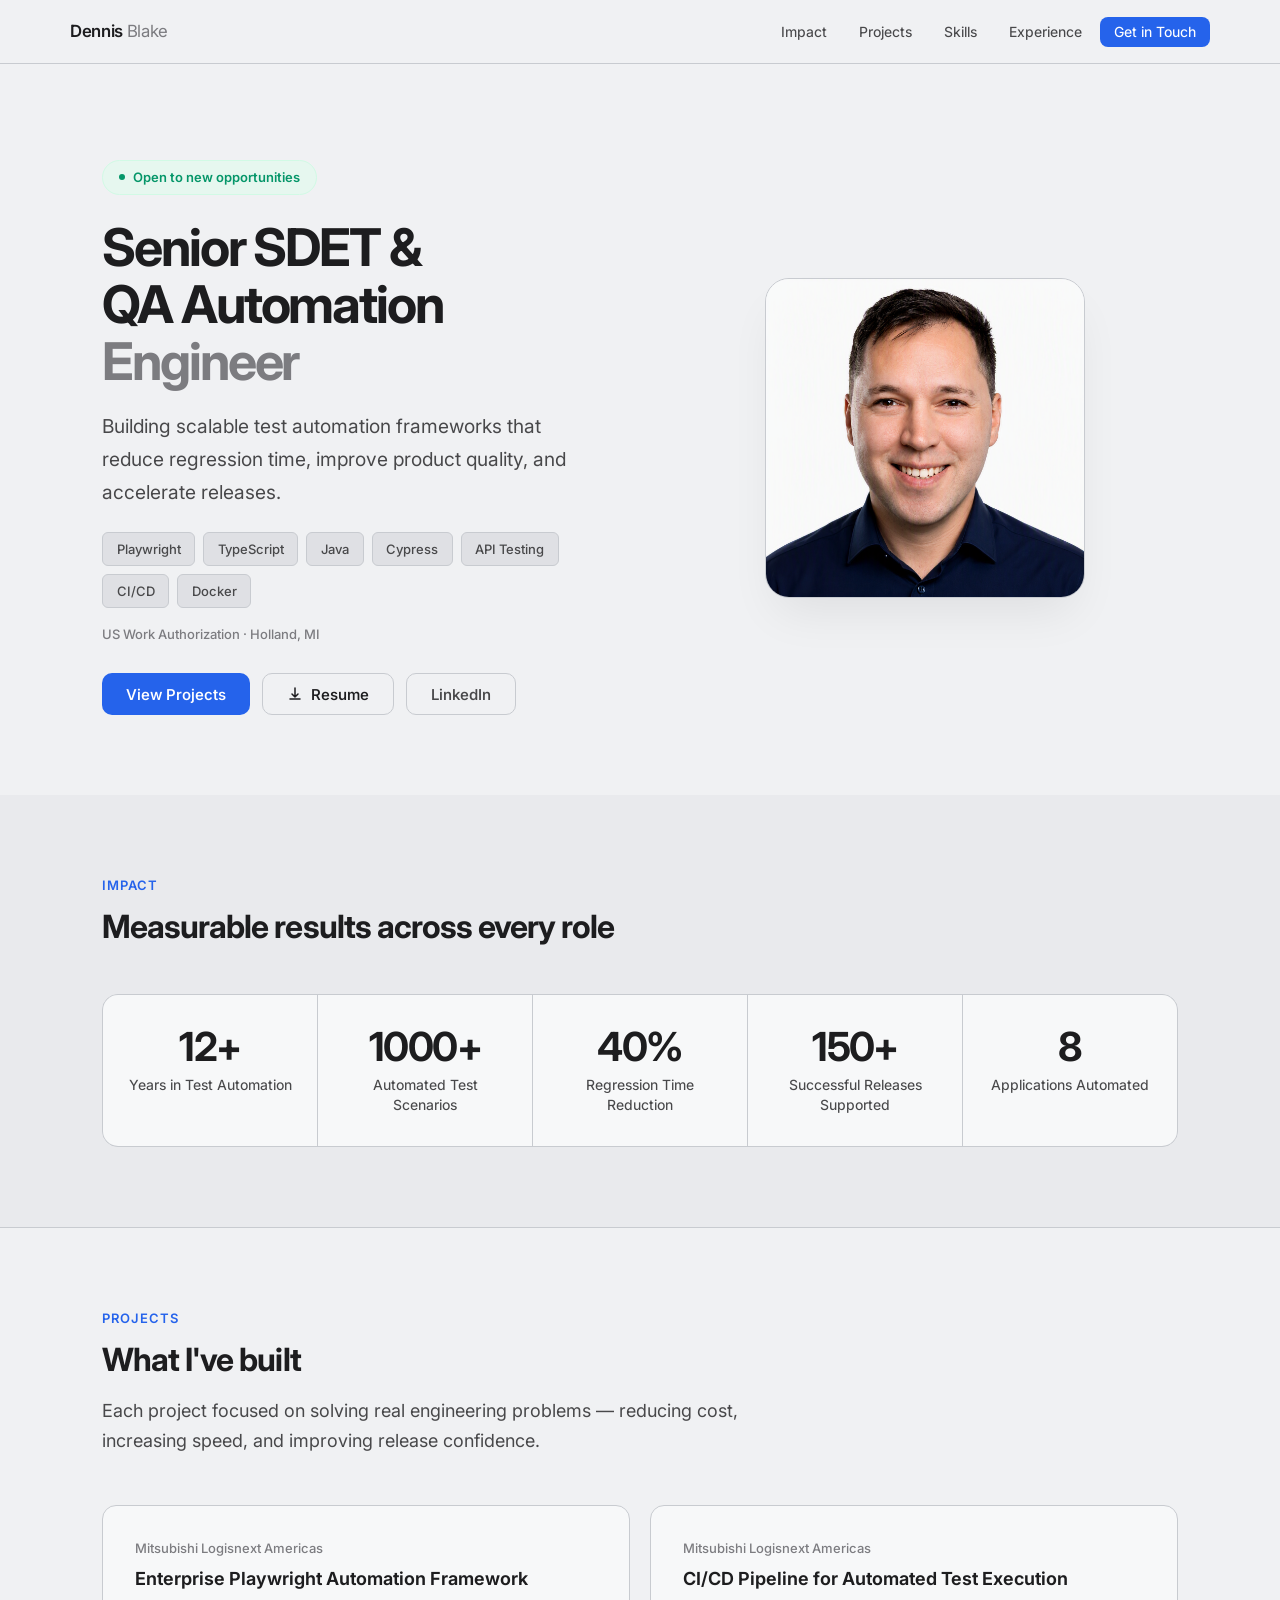
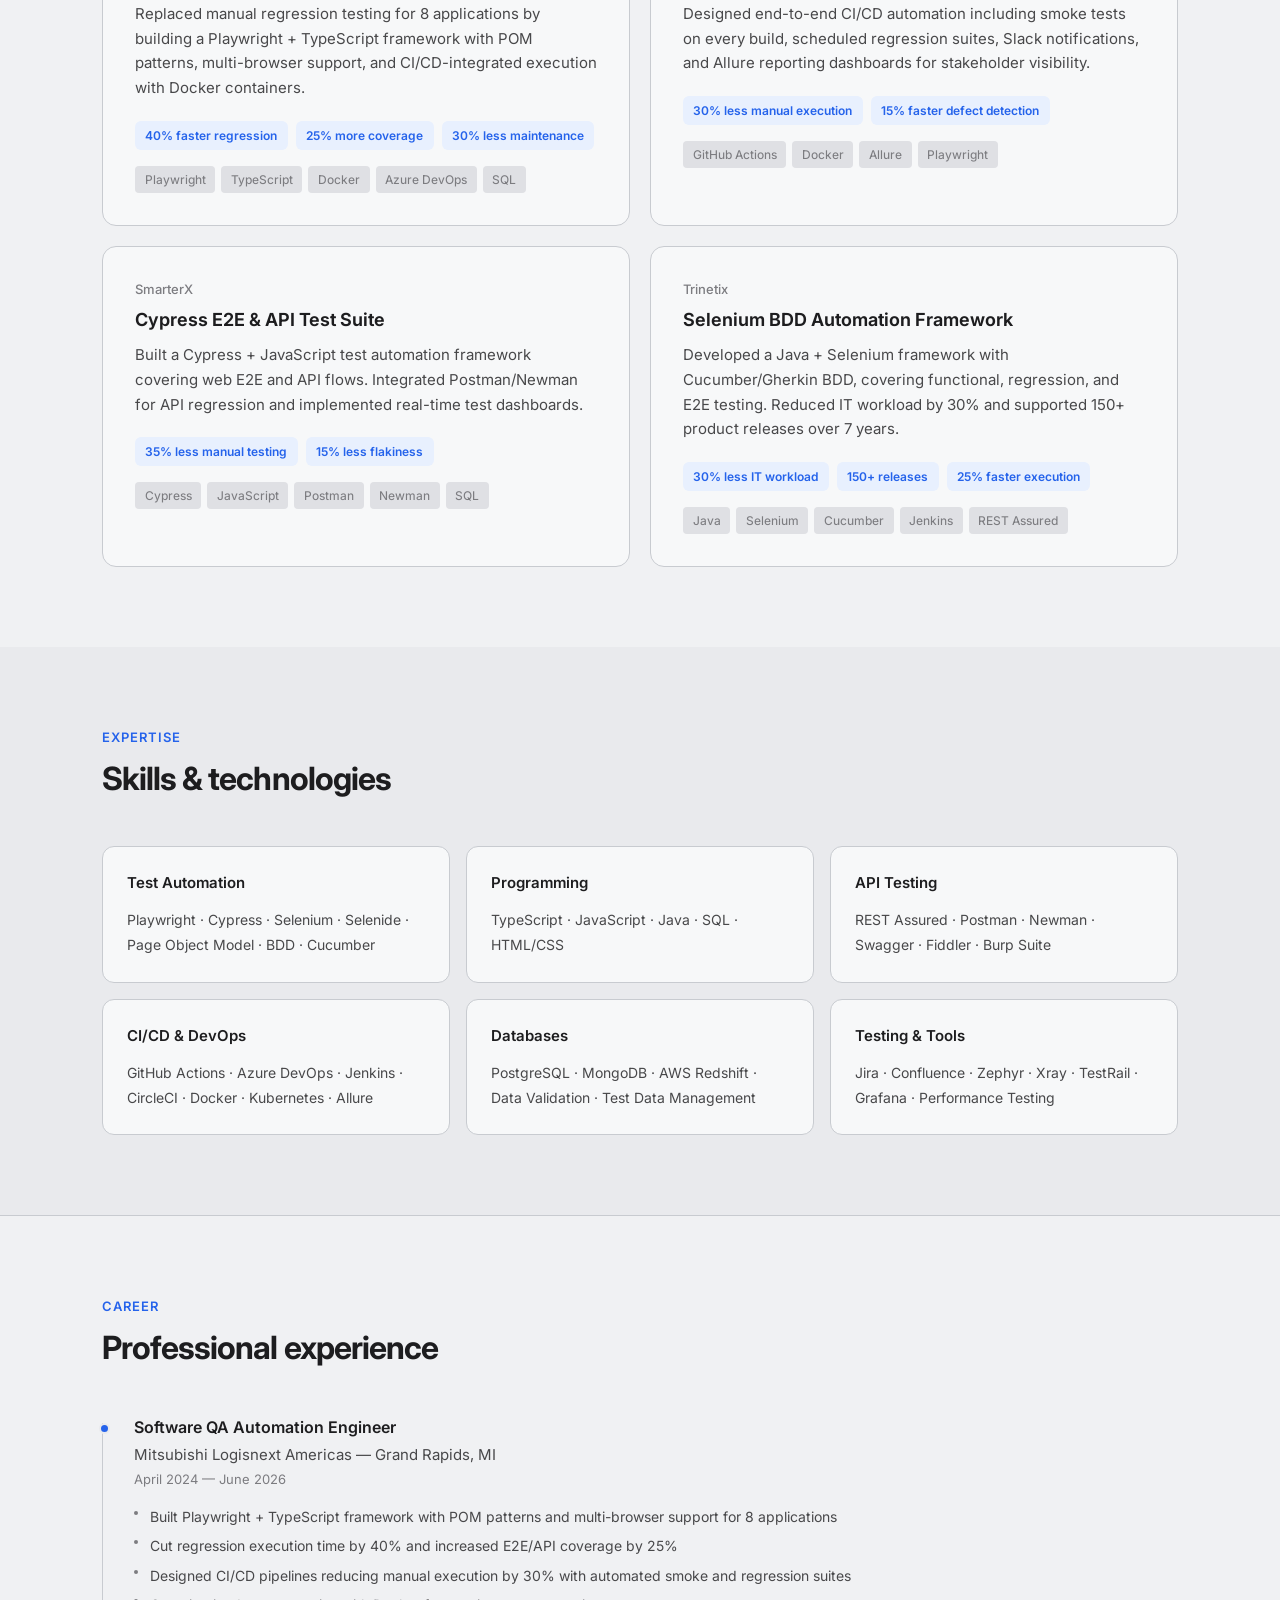
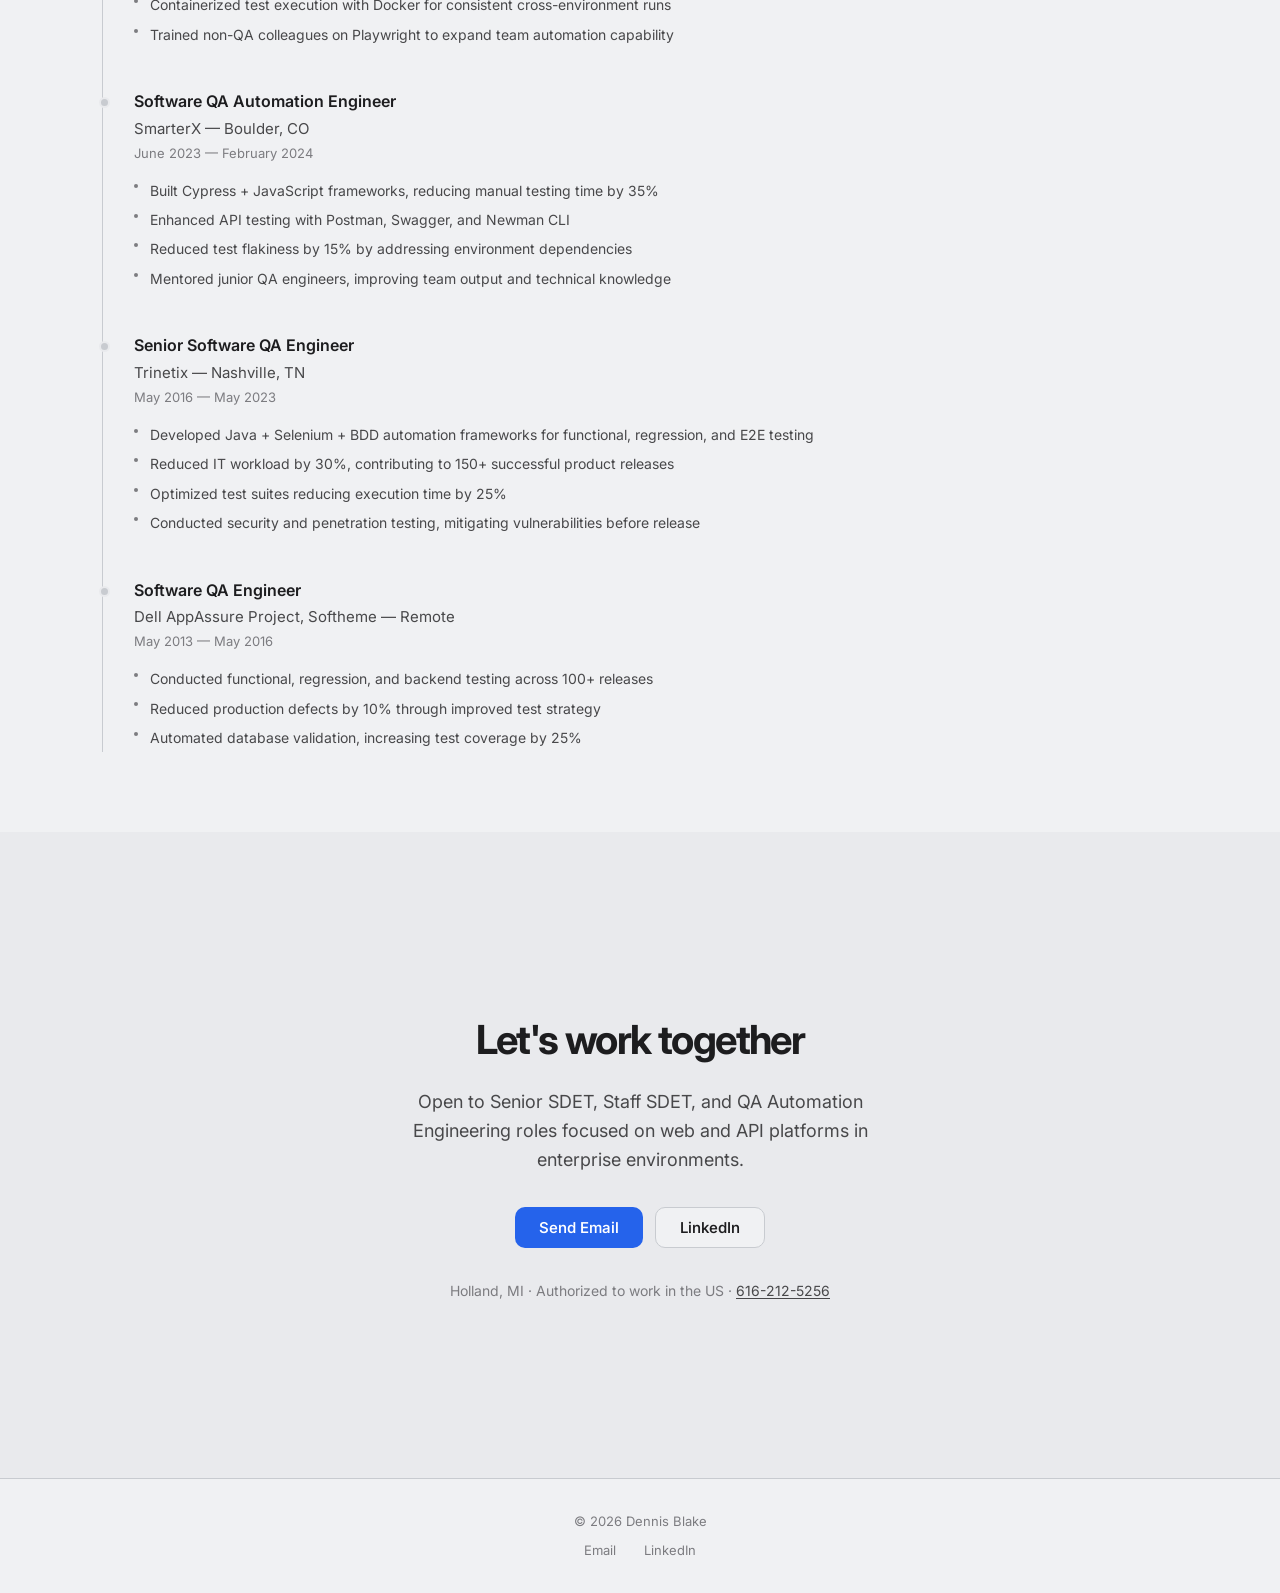
==== index.html @ b37bf3eb "Initial portfolio site" ====
<!doctype html>
<html lang="en">
  <head>
    <meta charset="UTF-8" />
    <meta name="viewport" content="width=device-width, initial-scale=1.0" />
    <title>Dennis Blake — Senior SDET & QA Automation Engineer</title>
    <meta
      name="description"
      content="Senior SDET and QA Automation Engineer with 12+ years building scalable test automation frameworks. Playwright, Cypress, Selenium, CI/CD, Docker."
    />
    <link rel="preconnect" href="https://fonts.googleapis.com" />
    <link rel="preconnect" href="https://fonts.gstatic.com" crossorigin />
    <link
      href="https://fonts.googleapis.com/css2?family=Inter:wght@400;450;500;550;600;650;700&display=swap"
      rel="stylesheet"
    />
    <link rel="icon" href="assets/favicon.svg" type="image/svg+xml" />
    <link rel="stylesheet" href="css/style.css" />
  </head>
  <body>
    <nav class="navbar">
      <div class="container">
        <a href="./" class="logo">Dennis <span>Blake</span></a>
        <div
          class="menu-toggle"
          onclick="
            document.querySelector('.nav-links').classList.toggle('active')
          "
        >
          <span></span><span></span><span></span>
        </div>
        <ul class="nav-links">
          <li><a href="#metrics">Impact</a></li>
          <li><a href="#projects">Projects</a></li>
          <li><a href="#skills">Skills</a></li>
          <li><a href="#experience">Experience</a></li>
          <li>
            <a href="#contact" class="btn btn-primary btn-sm">Get in Touch</a>
          </li>
        </ul>
      </div>
    </nav>

    <main>
      <!-- Hero -->
      <section class="hero">
        <div class="hero-inner">
          <div class="hero-content">
            <div class="hero-badge">Open to new opportunities</div>
            <h1>
              Senior SDET &amp;<br />
              QA Automation<br />
              <span class="text-muted">Engineer</span>
            </h1>
            <p class="hero-description">
              Building scalable test automation frameworks that reduce
              regression time, improve product quality, and accelerate releases.
            </p>
            <div class="hero-stack">
              <span>Playwright</span>
              <span>TypeScript</span>
              <span>Java</span>
              <span>Cypress</span>
              <span>API Testing</span>
              <span>CI/CD</span>
              <span>Docker</span>
            </div>
            <p class="hero-auth">US Work Authorization · Holland, MI</p>
            <div class="hero-actions">
              <a href="#projects" class="btn btn-primary">View Projects</a>
              <a
                href="assets/Software_Automation_QA_Engineer_Dennis_Blake.pdf"
                download
                class="btn btn-secondary"
              >
                <svg
                  width="16"
                  height="16"
                  viewBox="0 0 16 16"
                  fill="none"
                  stroke="currentColor"
                  stroke-width="1.5"
                  stroke-linecap="round"
                  stroke-linejoin="round"
                >
                  <path d="M8 2v9m0 0L5 8m3 3 3-3M3 13h10" />
                </svg>
                Resume
              </a>
              <a
                href="https://www.linkedin.com/in/dennisjblake"
                target="_blank"
                rel="noopener noreferrer"
                class="btn btn-outline"
                >LinkedIn</a
              >
            </div>
          </div>
          <div class="hero-photo-wrapper">
            <img
              src="assets/photo.jpg"
              alt="Dennis Blake — Senior SDET"
              class="hero-photo"
            />
          </div>
        </div>
      </section>

      <!-- Metrics -->
      <section id="metrics" class="section section--alt">
        <div class="container-page">
          <div class="section-header">
            <p class="section-label">Impact</p>
            <h2 class="section-title">Measurable results across every role</h2>
          </div>
          <div class="metrics-grid">
            <div class="metric-card">
              <div class="metric-value">12+</div>
              <div class="metric-label">Years in Test Automation</div>
            </div>
            <div class="metric-card">
              <div class="metric-value">1000+</div>
              <div class="metric-label">Automated Test Scenarios</div>
            </div>
            <div class="metric-card">
              <div class="metric-value">40%</div>
              <div class="metric-label">Regression Time Reduction</div>
            </div>
            <div class="metric-card">
              <div class="metric-value">150+</div>
              <div class="metric-label">Successful Releases Supported</div>
            </div>
            <div class="metric-card">
              <div class="metric-value">8</div>
              <div class="metric-label">Applications Automated</div>
            </div>
          </div>
        </div>
      </section>

      <!-- Featured Projects -->
      <section id="projects" class="section section--border">
        <div class="container-page">
          <div class="section-header">
            <p class="section-label">Projects</p>
            <h2 class="section-title">What I've built</h2>
            <p class="section-subtitle">
              Each project focused on solving real engineering problems —
              reducing cost, increasing speed, and improving release confidence.
            </p>
          </div>
          <div class="projects-grid">
            <div class="project-card">
              <p class="project-company">Mitsubishi Logisnext Americas</p>
              <h3 class="project-title">
                Enterprise Playwright Automation Framework
              </h3>
              <p class="project-description">
                Replaced manual regression testing for 8 applications by
                building a Playwright + TypeScript framework with POM patterns,
                multi-browser support, and CI/CD-integrated execution with
                Docker containers.
              </p>
              <div class="project-impact">
                <span class="project-impact-tag">40% faster regression</span>
                <span class="project-impact-tag">25% more coverage</span>
                <span class="project-impact-tag">30% less maintenance</span>
              </div>
              <div class="project-tech">
                <span>Playwright</span>
                <span>TypeScript</span>
                <span>Docker</span>
                <span>Azure DevOps</span>
                <span>SQL</span>
              </div>
            </div>

            <div class="project-card">
              <p class="project-company">Mitsubishi Logisnext Americas</p>
              <h3 class="project-title">
                CI/CD Pipeline for Automated Test Execution
              </h3>
              <p class="project-description">
                Designed end-to-end CI/CD automation including smoke tests on
                every build, scheduled regression suites, Slack notifications,
                and Allure reporting dashboards for stakeholder visibility.
              </p>
              <div class="project-impact">
                <span class="project-impact-tag"
                  >30% less manual execution</span
                >
                <span class="project-impact-tag"
                  >15% faster defect detection</span
                >
              </div>
              <div class="project-tech">
                <span>GitHub Actions</span>
                <span>Docker</span>
                <span>Allure</span>
                <span>Playwright</span>
              </div>
            </div>

            <div class="project-card">
              <p class="project-company">SmarterX</p>
              <h3 class="project-title">Cypress E2E & API Test Suite</h3>
              <p class="project-description">
                Built a Cypress + JavaScript test automation framework covering
                web E2E and API flows. Integrated Postman/Newman for API
                regression and implemented real-time test dashboards.
              </p>
              <div class="project-impact">
                <span class="project-impact-tag">35% less manual testing</span>
                <span class="project-impact-tag">15% less flakiness</span>
              </div>
              <div class="project-tech">
                <span>Cypress</span>
                <span>JavaScript</span>
                <span>Postman</span>
                <span>Newman</span>
                <span>SQL</span>
              </div>
            </div>

            <div class="project-card">
              <p class="project-company">Trinetix</p>
              <h3 class="project-title">Selenium BDD Automation Framework</h3>
              <p class="project-description">
                Developed a Java + Selenium framework with Cucumber/Gherkin BDD,
                covering functional, regression, and E2E testing. Reduced IT
                workload by 30% and supported 150+ product releases over 7
                years.
              </p>
              <div class="project-impact">
                <span class="project-impact-tag">30% less IT workload</span>
                <span class="project-impact-tag">150+ releases</span>
                <span class="project-impact-tag">25% faster execution</span>
              </div>
              <div class="project-tech">
                <span>Java</span>
                <span>Selenium</span>
                <span>Cucumber</span>
                <span>Jenkins</span>
                <span>REST Assured</span>
              </div>
            </div>
          </div>
        </div>
      </section>

      <!-- Skills -->
      <section id="skills" class="section section--alt">
        <div class="container-page">
          <div class="section-header">
            <p class="section-label">Expertise</p>
            <h2 class="section-title">Skills & technologies</h2>
          </div>
          <div class="skills-grid">
            <div class="skill-group">
              <h3 class="skill-group-title">Test Automation</h3>
              <p class="skill-group-items">
                Playwright · Cypress · Selenium · Selenide · Page Object Model ·
                BDD · Cucumber
              </p>
            </div>
            <div class="skill-group">
              <h3 class="skill-group-title">Programming</h3>
              <p class="skill-group-items">
                TypeScript · JavaScript · Java · SQL · HTML/CSS
              </p>
            </div>
            <div class="skill-group">
              <h3 class="skill-group-title">API Testing</h3>
              <p class="skill-group-items">
                REST Assured · Postman · Newman · Swagger · Fiddler · Burp Suite
              </p>
            </div>
            <div class="skill-group">
              <h3 class="skill-group-title">CI/CD & DevOps</h3>
              <p class="skill-group-items">
                GitHub Actions · Azure DevOps · Jenkins · CircleCI · Docker ·
                Kubernetes · Allure
              </p>
            </div>
            <div class="skill-group">
              <h3 class="skill-group-title">Databases</h3>
              <p class="skill-group-items">
                PostgreSQL · MongoDB · AWS Redshift · Data Validation · Test
                Data Management
              </p>
            </div>
            <div class="skill-group">
              <h3 class="skill-group-title">Testing & Tools</h3>
              <p class="skill-group-items">
                Jira · Confluence · Zephyr · Xray · TestRail · Grafana ·
                Performance Testing
              </p>
            </div>
          </div>
        </div>
      </section>

      <!-- Experience -->
      <section id="experience" class="section section--border">
        <div class="container-page">
          <div class="section-header">
            <p class="section-label">Career</p>
            <h2 class="section-title">Professional experience</h2>
          </div>
          <div class="timeline">
            <div class="timeline-item">
              <h3 class="timeline-role">Software QA Automation Engineer</h3>
              <p class="timeline-company">
                Mitsubishi Logisnext Americas — Grand Rapids, MI
              </p>
              <p class="timeline-date">April 2024 — June 2026</p>
              <ul class="timeline-highlights">
                <li>
                  Built Playwright + TypeScript framework with POM patterns and
                  multi-browser support for 8 applications
                </li>
                <li>
                  Cut regression execution time by 40% and increased E2E/API
                  coverage by 25%
                </li>
                <li>
                  Designed CI/CD pipelines reducing manual execution by 30% with
                  automated smoke and regression suites
                </li>
                <li>
                  Containerized test execution with Docker for consistent
                  cross-environment runs
                </li>
                <li>
                  Trained non-QA colleagues on Playwright to expand team
                  automation capability
                </li>
              </ul>
            </div>

            <div class="timeline-item">
              <h3 class="timeline-role">Software QA Automation Engineer</h3>
              <p class="timeline-company">SmarterX — Boulder, CO</p>
              <p class="timeline-date">June 2023 — February 2024</p>
              <ul class="timeline-highlights">
                <li>
                  Built Cypress + JavaScript frameworks, reducing manual testing
                  time by 35%
                </li>
                <li>
                  Enhanced API testing with Postman, Swagger, and Newman CLI
                </li>
                <li>
                  Reduced test flakiness by 15% by addressing environment
                  dependencies
                </li>
                <li>
                  Mentored junior QA engineers, improving team output and
                  technical knowledge
                </li>
              </ul>
            </div>

            <div class="timeline-item">
              <h3 class="timeline-role">Senior Software QA Engineer</h3>
              <p class="timeline-company">Trinetix — Nashville, TN</p>
              <p class="timeline-date">May 2016 — May 2023</p>
              <ul class="timeline-highlights">
                <li>
                  Developed Java + Selenium + BDD automation frameworks for
                  functional, regression, and E2E testing
                </li>
                <li>
                  Reduced IT workload by 30%, contributing to 150+ successful
                  product releases
                </li>
                <li>Optimized test suites reducing execution time by 25%</li>
                <li>
                  Conducted security and penetration testing, mitigating
                  vulnerabilities before release
                </li>
              </ul>
            </div>

            <div class="timeline-item">
              <h3 class="timeline-role">Software QA Engineer</h3>
              <p class="timeline-company">
                Dell AppAssure Project, Softheme — Remote
              </p>
              <p class="timeline-date">May 2013 — May 2016</p>
              <ul class="timeline-highlights">
                <li>
                  Conducted functional, regression, and backend testing across
                  100+ releases
                </li>
                <li>
                  Reduced production defects by 10% through improved test
                  strategy
                </li>
                <li>
                  Automated database validation, increasing test coverage by 25%
                </li>
              </ul>
            </div>
          </div>
        </div>
      </section>

      <!-- Contact CTA -->
      <section id="contact" class="section section--alt">
        <div class="container-page">
          <div class="cta-section">
            <h2 class="cta-title">Let's work together</h2>
            <p class="cta-subtitle">
              Open to Senior SDET, Staff SDET, and QA Automation Engineering
              roles focused on web and API platforms in enterprise environments.
            </p>
            <div class="cta-links">
              <a
                href="mailto:work.dennisblake@gmail.com"
                class="btn btn-primary"
              >
                Send Email
              </a>
              <a
                href="https://www.linkedin.com/in/dennisjblake"
                target="_blank"
                rel="noopener noreferrer"
                class="btn btn-secondary"
              >
                LinkedIn
              </a>
            </div>
            <p class="cta-detail">
              Holland, MI · Authorized to work in the US ·
              <a href="tel:+16162125256">616-212-5256</a>
            </p>
          </div>
        </div>
      </section>
    </main>

    <footer>
      <p>&copy; 2026 Dennis Blake</p>
      <div class="footer-links">
        <a href="mailto:work.dennisblake@gmail.com">Email</a>
        <a
          href="https://www.linkedin.com/in/dennisjblake"
          target="_blank"
          rel="noopener noreferrer"
          >LinkedIn</a
        >
      </div>
    </footer>
  </body>
</html>
---- css/style.css ----
* {
  margin: 0;
  padding: 0;
  box-sizing: border-box;
}

:root {
  --bg: #f0f1f3;
  --bg-subtle: #e9eaed;
  --bg-muted: #dfe0e4;
  --border: #c8cbd0;
  --text: #1d1d1f;
  --text-secondary: #48484a;
  --text-muted: #7c7c80;
  --accent: #2563eb;
  --accent-hover: #1d4ed8;
  --accent-subtle: #e8f0fe;
  --success: #059669;
  --success-subtle: #e6f7ef;
  --surface: #f7f8f9;
  --max-width: 1140px;
}

html {
  scroll-behavior: smooth;
  -webkit-font-smoothing: antialiased;
  -moz-osx-font-smoothing: grayscale;
}

body {
  font-family:
    "Inter",
    -apple-system,
    BlinkMacSystemFont,
    "Segoe UI",
    system-ui,
    sans-serif;
  background-color: var(--bg);
  color: var(--text);
  line-height: 1.6;
  font-size: 16px;
}

a {
  color: var(--accent);
  text-decoration: none;
  transition: color 0.2s ease;
}

a:hover {
  color: var(--accent-hover);
}

img {
  max-width: 100%;
}

/* ── Navigation ── */

.navbar {
  background: rgba(240, 241, 243, 0.9);
  backdrop-filter: blur(14px);
  -webkit-backdrop-filter: blur(14px);
  border-bottom: 1px solid var(--border);
  padding: 0 2rem;
  position: sticky;
  top: 0;
  z-index: 100;
  height: 64px;
}

.navbar .container {
  max-width: var(--max-width);
  margin: 0 auto;
  display: flex;
  justify-content: space-between;
  align-items: center;
  height: 100%;
}

.navbar .logo {
  font-size: 1.05rem;
  font-weight: 600;
  color: var(--text);
  letter-spacing: -0.02em;
}

.navbar .logo span {
  color: var(--text-muted);
  font-weight: 400;
}

.nav-links {
  list-style: none;
  display: flex;
  gap: 0.25rem;
  align-items: center;
}

.nav-links a {
  color: var(--text-secondary);
  font-size: 0.875rem;
  font-weight: 450;
  padding: 0.5rem 0.875rem;
  border-radius: 8px;
  transition:
    color 0.2s ease,
    background 0.2s ease;
}

.nav-links a:hover,
.nav-links a.active {
  color: var(--text);
  background: var(--bg-muted);
}

.nav-links .btn-primary {
  color: #fff;
  background: var(--accent);
}

.nav-links .btn-primary:hover {
  color: #fff;
  background: var(--accent-hover);
}

.menu-toggle {
  display: none;
  flex-direction: column;
  gap: 4px;
  cursor: pointer;
  padding: 8px;
  border-radius: 8px;
  transition: background 0.2s;
}

.menu-toggle:hover {
  background: var(--bg-muted);
}

.menu-toggle span {
  display: block;
  width: 20px;
  height: 2px;
  background: var(--text);
  border-radius: 1px;
  transition: 0.2s;
}

/* ── Layout ── */

main {
  width: 100%;
}

.container-page {
  max-width: var(--max-width);
  margin: 0 auto;
  padding: 0 2rem;
}

.section {
  padding: 5rem 0;
}

.section--alt {
  background: var(--bg-subtle);
}

.section--border {
  border-top: 1px solid var(--border);
}

.section-label {
  font-size: 0.8125rem;
  font-weight: 600;
  text-transform: uppercase;
  letter-spacing: 0.08em;
  color: var(--accent);
  margin-bottom: 0.75rem;
}

.section-title {
  font-size: 2rem;
  font-weight: 700;
  letter-spacing: -0.03em;
  line-height: 1.2;
  color: var(--text);
  margin-bottom: 1rem;
}

.section-subtitle {
  font-size: 1.125rem;
  color: var(--text-secondary);
  line-height: 1.7;
  max-width: 640px;
}

.section-header {
  margin-bottom: 3rem;
}

/* ── Hero ── */

.hero {
  padding: 6rem 0 5rem;
  text-align: left;
}

.hero-inner {
  max-width: var(--max-width);
  margin: 0 auto;
  padding: 0 2rem;
  display: grid;
  grid-template-columns: 1fr 1fr;
  gap: 4rem;
  align-items: center;
}

.hero-content {
  max-width: 560px;
}

.hero-badge {
  display: inline-flex;
  align-items: center;
  gap: 0.5rem;
  background: var(--success-subtle);
  color: var(--success);
  font-size: 0.8125rem;
  font-weight: 600;
  padding: 0.375rem 1rem;
  border-radius: 100px;
  margin-bottom: 1.5rem;
  border: 1px solid #d1fae5;
}

.hero-badge::before {
  content: "";
  width: 6px;
  height: 6px;
  background: var(--success);
  border-radius: 50%;
  flex-shrink: 0;
}

.hero h1 {
  font-size: 3.25rem;
  font-weight: 700;
  letter-spacing: -0.04em;
  line-height: 1.1;
  color: var(--text);
  margin-bottom: 1.25rem;
}

.hero h1 .text-muted {
  color: var(--text-muted);
}

.hero-description {
  font-size: 1.2rem;
  color: var(--text-secondary);
  line-height: 1.7;
  margin-bottom: 1.5rem;
  max-width: 480px;
}

.hero-stack {
  display: flex;
  flex-wrap: wrap;
  gap: 0.5rem;
  margin-bottom: 1rem;
}

.hero-stack span {
  font-size: 0.8125rem;
  font-weight: 500;
  color: var(--text-secondary);
  background: var(--bg-muted);
  padding: 0.35rem 0.85rem;
  border-radius: 6px;
  border: 1px solid var(--border);
}

.hero-auth {
  font-size: 0.8125rem;
  color: var(--text-muted);
  font-weight: 500;
  margin-bottom: 1.75rem;
}

.hero-actions {
  display: flex;
  gap: 0.75rem;
  flex-wrap: wrap;
}

.hero-photo-wrapper {
  display: flex;
  justify-content: center;
  align-items: center;
}

.hero-photo {
  width: 320px;
  height: 320px;
  border-radius: 24px;
  object-fit: cover;
  object-position: center 15%;
  border: 1px solid var(--border);
  box-shadow: 0 24px 48px -12px rgba(0, 0, 0, 0.08);
}

/* ── Buttons ── */

.btn {
  display: inline-flex;
  align-items: center;
  justify-content: center;
  gap: 0.5rem;
  padding: 0.75rem 1.5rem;
  border-radius: 10px;
  font-weight: 550;
  font-size: 0.9375rem;
  transition: all 0.2s ease;
  cursor: pointer;
  border: none;
  text-decoration: none;
  line-height: 1;
}

.btn-primary {
  background: var(--accent);
  color: #fff;
}

.btn-primary:hover {
  background: var(--accent-hover);
  color: #fff;
}

.btn-secondary {
  background: var(--bg);
  color: var(--text);
  border: 1px solid var(--border);
}

.btn-secondary:hover {
  background: var(--bg-subtle);
  color: var(--text);
  border-color: #d1d5db;
}

.btn-outline {
  border: 1px solid var(--border);
  color: var(--text-secondary);
  background: transparent;
}

.btn-outline:hover {
  background: var(--bg-muted);
  color: var(--text);
  border-color: #d1d5db;
}

.btn-nav {
  background: var(--accent-subtle);
  color: var(--accent);
  border: 1px solid var(--accent);
}

.btn-nav:hover {
  background: var(--accent);
  color: #fff;
}

/* ── Metrics ── */

.metrics-grid {
  display: grid;
  grid-template-columns: repeat(5, 1fr);
  gap: 1px;
  background: var(--border);
  border: 1px solid var(--border);
  border-radius: 16px;
  overflow: hidden;
}

.metric-card {
  background: var(--surface);
  padding: 2rem 1.5rem;
  text-align: center;
}

.metric-value {
  font-size: 2.5rem;
  font-weight: 700;
  letter-spacing: -0.04em;
  color: var(--text);
  line-height: 1;
  margin-bottom: 0.5rem;
}

.metric-label {
  font-size: 0.875rem;
  color: var(--text-secondary);
  font-weight: 450;
  line-height: 1.4;
}

/* ── Skills ── */

.skills-grid {
  display: grid;
  grid-template-columns: repeat(3, 1fr);
  gap: 1rem;
}

.skill-group {
  background: var(--surface);
  border: 1px solid var(--border);
  border-radius: 12px;
  padding: 1.5rem;
  transition: border-color 0.2s;
}

.skill-group:hover {
  border-color: #d1d5db;
}

.skill-group-title {
  font-size: 0.9375rem;
  font-weight: 600;
  color: var(--text);
  margin-bottom: 0.75rem;
}

.skill-group-items {
  font-size: 0.875rem;
  color: var(--text-secondary);
  line-height: 1.8;
}

/* ── Projects ── */

.projects-grid {
  display: grid;
  grid-template-columns: repeat(2, 1fr);
  gap: 1.25rem;
}

.project-card {
  background: var(--surface);
  border: 1px solid var(--border);
  border-radius: 14px;
  padding: 2rem;
  transition:
    border-color 0.2s,
    box-shadow 0.2s;
}

.project-card:hover {
  border-color: #d1d5db;
  box-shadow: 0 4px 16px -4px rgba(0, 0, 0, 0.06);
}

.project-company {
  font-size: 0.8125rem;
  font-weight: 500;
  color: var(--text-muted);
  margin-bottom: 0.5rem;
}

.project-title {
  font-size: 1.125rem;
  font-weight: 650;
  color: var(--text);
  margin-bottom: 0.75rem;
  line-height: 1.3;
}

.project-description {
  font-size: 0.9375rem;
  color: var(--text-secondary);
  line-height: 1.65;
  margin-bottom: 1.25rem;
}

.project-impact {
  display: flex;
  flex-wrap: wrap;
  gap: 0.5rem;
  margin-bottom: 1rem;
}

.project-impact-tag {
  font-size: 0.75rem;
  font-weight: 600;
  color: var(--accent);
  background: var(--accent-subtle);
  padding: 0.3rem 0.65rem;
  border-radius: 6px;
}

.project-tech {
  display: flex;
  flex-wrap: wrap;
  gap: 0.375rem;
}

.project-tech span {
  font-size: 0.75rem;
  font-weight: 450;
  color: var(--text-muted);
  background: var(--bg-muted);
  padding: 0.25rem 0.6rem;
  border-radius: 4px;
}

/* ── Experience timeline ── */

.timeline {
  position: relative;
  max-width: 800px;
}

.timeline::before {
  content: "";
  position: absolute;
  left: 0;
  top: 8px;
  bottom: 0;
  width: 1px;
  background: var(--border);
}

.timeline-item {
  position: relative;
  padding-left: 2rem;
  padding-bottom: 2.5rem;
}

.timeline-item:last-child {
  padding-bottom: 0;
}

.timeline-item::before {
  content: "";
  position: absolute;
  left: -3px;
  top: 8px;
  width: 7px;
  height: 7px;
  border-radius: 50%;
  background: var(--border);
  border: 2px solid var(--bg-subtle);
}

.timeline-item:first-child::before {
  background: var(--accent);
}

.timeline-role {
  font-size: 1rem;
  font-weight: 600;
  color: var(--text);
  margin-bottom: 0.125rem;
}

.timeline-company {
  font-size: 0.9375rem;
  color: var(--text-secondary);
  margin-bottom: 0.125rem;
}

.timeline-date {
  font-size: 0.8125rem;
  color: var(--text-muted);
  margin-bottom: 0.75rem;
}

.timeline-highlights {
  list-style: none;
  padding: 0;
}

.timeline-highlights li {
  position: relative;
  padding-left: 1rem;
  font-size: 0.875rem;
  color: var(--text-secondary);
  line-height: 1.65;
  padding-top: 0.2rem;
  padding-bottom: 0.2rem;
}

.timeline-highlights li::before {
  content: "";
  position: absolute;
  left: 0;
  top: 0.65em;
  width: 4px;
  height: 4px;
  border-radius: 50%;
  background: var(--text-muted);
}

/* ── Contact / CTA ── */

.cta-section {
  text-align: center;
  padding: 6rem 0;
}

.cta-title {
  font-size: 2.5rem;
  font-weight: 700;
  letter-spacing: -0.04em;
  color: var(--text);
  margin-bottom: 1rem;
}

.cta-subtitle {
  font-size: 1.125rem;
  color: var(--text-secondary);
  max-width: 480px;
  margin: 0 auto 2rem;
  line-height: 1.6;
}

.cta-links {
  display: flex;
  justify-content: center;
  gap: 0.75rem;
  flex-wrap: wrap;
  margin-bottom: 2rem;
}

.cta-detail {
  font-size: 0.875rem;
  color: var(--text-muted);
}

.cta-detail a {
  color: var(--text-secondary);
  text-decoration: underline;
  text-underline-offset: 2px;
}

/* ── Footer ── */

footer {
  border-top: 1px solid var(--border);
  padding: 2rem;
  text-align: center;
  color: var(--text-muted);
  font-size: 0.8125rem;
}

footer .footer-links {
  margin-top: 0.5rem;
}

footer .footer-links a {
  color: var(--text-muted);
  margin: 0 0.75rem;
  font-size: 0.8125rem;
  transition: color 0.2s;
}

footer .footer-links a:hover {
  color: var(--text);
}

/* ── Subpage compatibility ── */

.page-main {
  max-width: var(--max-width);
  margin: 0 auto;
  padding: 3rem 2rem;
  min-height: calc(100vh - 64px - 100px);
}

.page-hero {
  padding: 2rem 0 3rem;
}

.page-hero h1 {
  font-size: 2.25rem;
  font-weight: 700;
  letter-spacing: -0.03em;
  color: var(--text);
  margin-bottom: 0.5rem;
}

.page-hero .tagline {
  font-size: 1.0625rem;
  color: var(--text-secondary);
  font-weight: 400;
}

.card {
  background: var(--surface);
  border: 1px solid var(--border);
  border-radius: 12px;
  padding: 1.75rem;
  margin-bottom: 1.25rem;
  transition: border-color 0.2s;
}

.card:hover {
  border-color: #d1d5db;
}

.card h3 {
  font-size: 1.0625rem;
  font-weight: 600;
  color: var(--text);
  margin-bottom: 0.25rem;
}

.card .subtitle {
  color: var(--text-secondary);
  font-size: 0.9375rem;
  font-weight: 450;
  margin-bottom: 0.125rem;
}

.card .date {
  color: var(--text-muted);
  font-size: 0.8125rem;
  margin-bottom: 0.875rem;
}

.card ul {
  list-style: none;
  padding: 0;
}

.card ul li {
  padding: 0.25rem 0;
  padding-left: 1rem;
  position: relative;
  color: var(--text-secondary);
  font-size: 0.875rem;
  line-height: 1.65;
}

.card ul li::before {
  content: "";
  position: absolute;
  left: 0;
  top: 0.65em;
  width: 4px;
  height: 4px;
  border-radius: 50%;
  background: var(--text-muted);
}

.summary-text {
  font-size: 1rem;
  color: var(--text-secondary);
  line-height: 1.75;
  max-width: 680px;
}

.achievements {
  display: grid;
  grid-template-columns: repeat(auto-fit, minmax(280px, 1fr));
  gap: 0.875rem;
}

.achievement-item {
  background: var(--surface);
  border: 1px solid var(--border);
  border-radius: 10px;
  padding: 1.25rem;
  border-left: 3px solid var(--accent);
}

.achievement-item p {
  color: var(--text-secondary);
  font-size: 0.875rem;
  line-height: 1.6;
}

.achievement-item strong {
  color: var(--text);
}

.skill-tags {
  display: flex;
  flex-wrap: wrap;
  gap: 0.4rem;
}

.skill-tag {
  background: var(--bg-muted);
  color: var(--text-secondary);
  padding: 0.35rem 0.8rem;
  border-radius: 6px;
  font-size: 0.8125rem;
  border: 1px solid var(--border);
  font-weight: 450;
  transition: border-color 0.2s;
}

.skill-tag:hover {
  border-color: #d1d5db;
}

.contact-info {
  display: grid;
  grid-template-columns: repeat(auto-fit, minmax(250px, 1fr));
  gap: 1rem;
  margin-bottom: 2rem;
}

.contact-item {
  background: var(--surface);
  border: 1px solid var(--border);
  border-radius: 12px;
  padding: 1.5rem;
  text-align: center;
  transition: border-color 0.2s;
}

.contact-item:hover {
  border-color: #d1d5db;
}

.contact-item .icon {
  font-size: 1.5rem;
  margin-bottom: 0.5rem;
}

.contact-item h3 {
  font-size: 0.9375rem;
  font-weight: 600;
  color: var(--text);
  margin-bottom: 0.25rem;
}

.contact-item p,
.contact-item a {
  color: var(--text-secondary);
  font-size: 0.875rem;
}

.page-main .section {
  padding: 0;
  margin-bottom: 3rem;
}

.page-main .section h2 {
  font-size: 1.375rem;
  font-weight: 650;
  letter-spacing: -0.02em;
  margin-bottom: 1.25rem;
  padding-bottom: 0.75rem;
  border-bottom: 1px solid var(--border);
  color: var(--text);
}

.page-main .section h2 span {
  color: var(--accent);
}

/* ── Responsive ── */

@media (max-width: 1024px) {
  .hero-inner {
    grid-template-columns: 1fr;
    gap: 2.5rem;
  }

  .hero-photo-wrapper {
    order: -1;
    justify-content: flex-start;
  }

  .hero-photo {
    width: 200px;
    height: 200px;
    border-radius: 20px;
  }

  .metrics-grid {
    grid-template-columns: repeat(3, 1fr);
  }

  .skills-grid {
    grid-template-columns: repeat(2, 1fr);
  }

  .projects-grid {
    grid-template-columns: 1fr;
  }
}

@media (max-width: 768px) {
  .menu-toggle {
    display: flex;
  }

  .nav-links {
    display: none;
    position: absolute;
    top: 100%;
    left: 0;
    right: 0;
    background: rgba(240, 241, 243, 0.98);
    backdrop-filter: blur(14px);
    flex-direction: column;
    padding: 0.75rem 1rem;
    gap: 0.25rem;
    border-bottom: 1px solid var(--border);
  }

  .nav-links.active {
    display: flex;
  }

  .nav-links a {
    padding: 0.625rem 0.875rem;
    width: 100%;
  }

  .navbar .container {
    position: relative;
  }

  .hero {
    padding: 3rem 0 3rem;
  }

  .hero h1 {
    font-size: 2.25rem;
  }

  .hero-description {
    font-size: 1.0625rem;
  }

  .hero-inner {
    padding: 0 1.25rem;
  }

  .hero-photo {
    width: 160px;
    height: 160px;
  }

  .section {
    padding: 3rem 0;
  }

  .section-title {
    font-size: 1.625rem;
  }

  .container-page {
    padding: 0 1.25rem;
  }

  .metrics-grid {
    grid-template-columns: repeat(2, 1fr);
    border-radius: 12px;
  }

  .metric-value {
    font-size: 2rem;
  }

  .metric-card {
    padding: 1.5rem 1rem;
  }

  .skills-grid {
    grid-template-columns: 1fr;
  }

  .cta-title {
    font-size: 1.75rem;
  }

  .cta-section {
    padding: 4rem 0;
  }

  .page-main {
    padding: 2rem 1.25rem;
  }

  .achievements {
    grid-template-columns: 1fr;
  }
}

@media (max-width: 480px) {
  .hero h1 {
    font-size: 1.875rem;
  }

  .hero-actions {
    flex-direction: column;
  }

  .hero-actions .btn {
    width: 100%;
  }

  .metrics-grid {
    grid-template-columns: 1fr 1fr;
  }
}
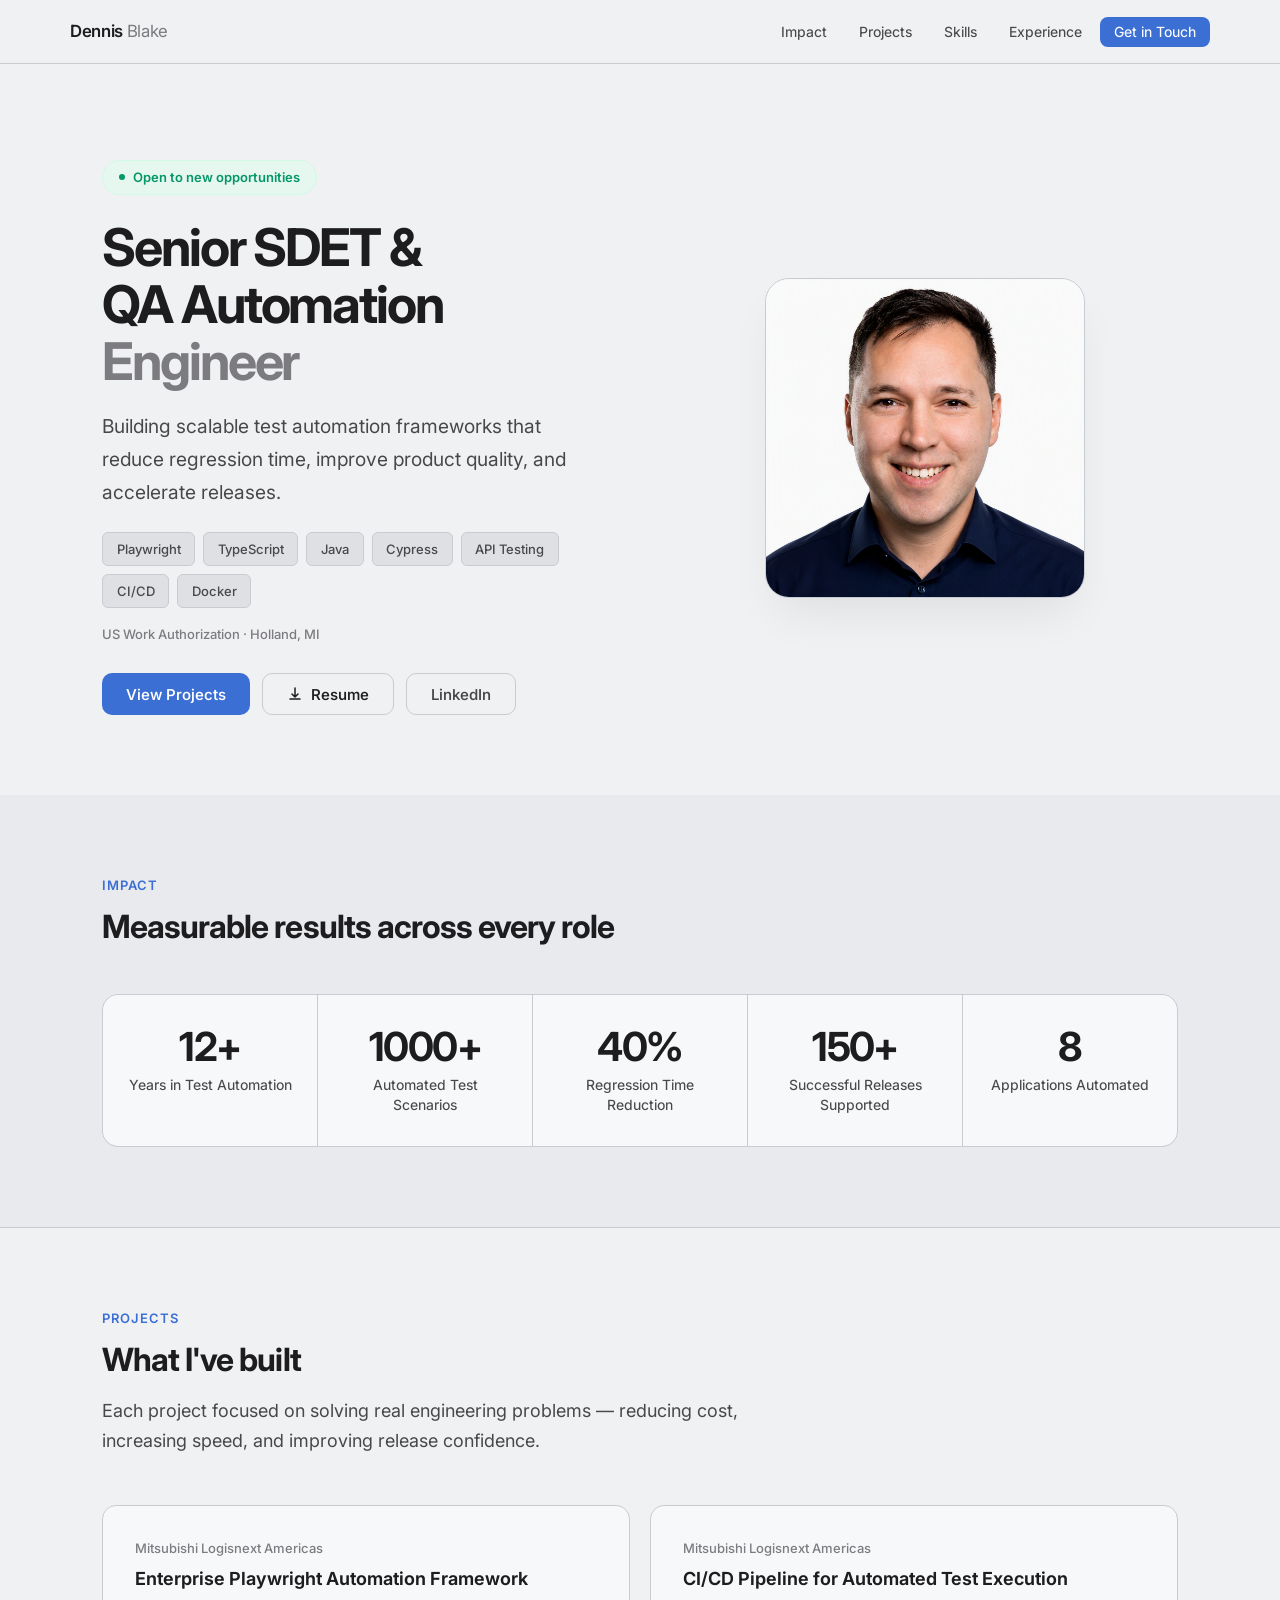
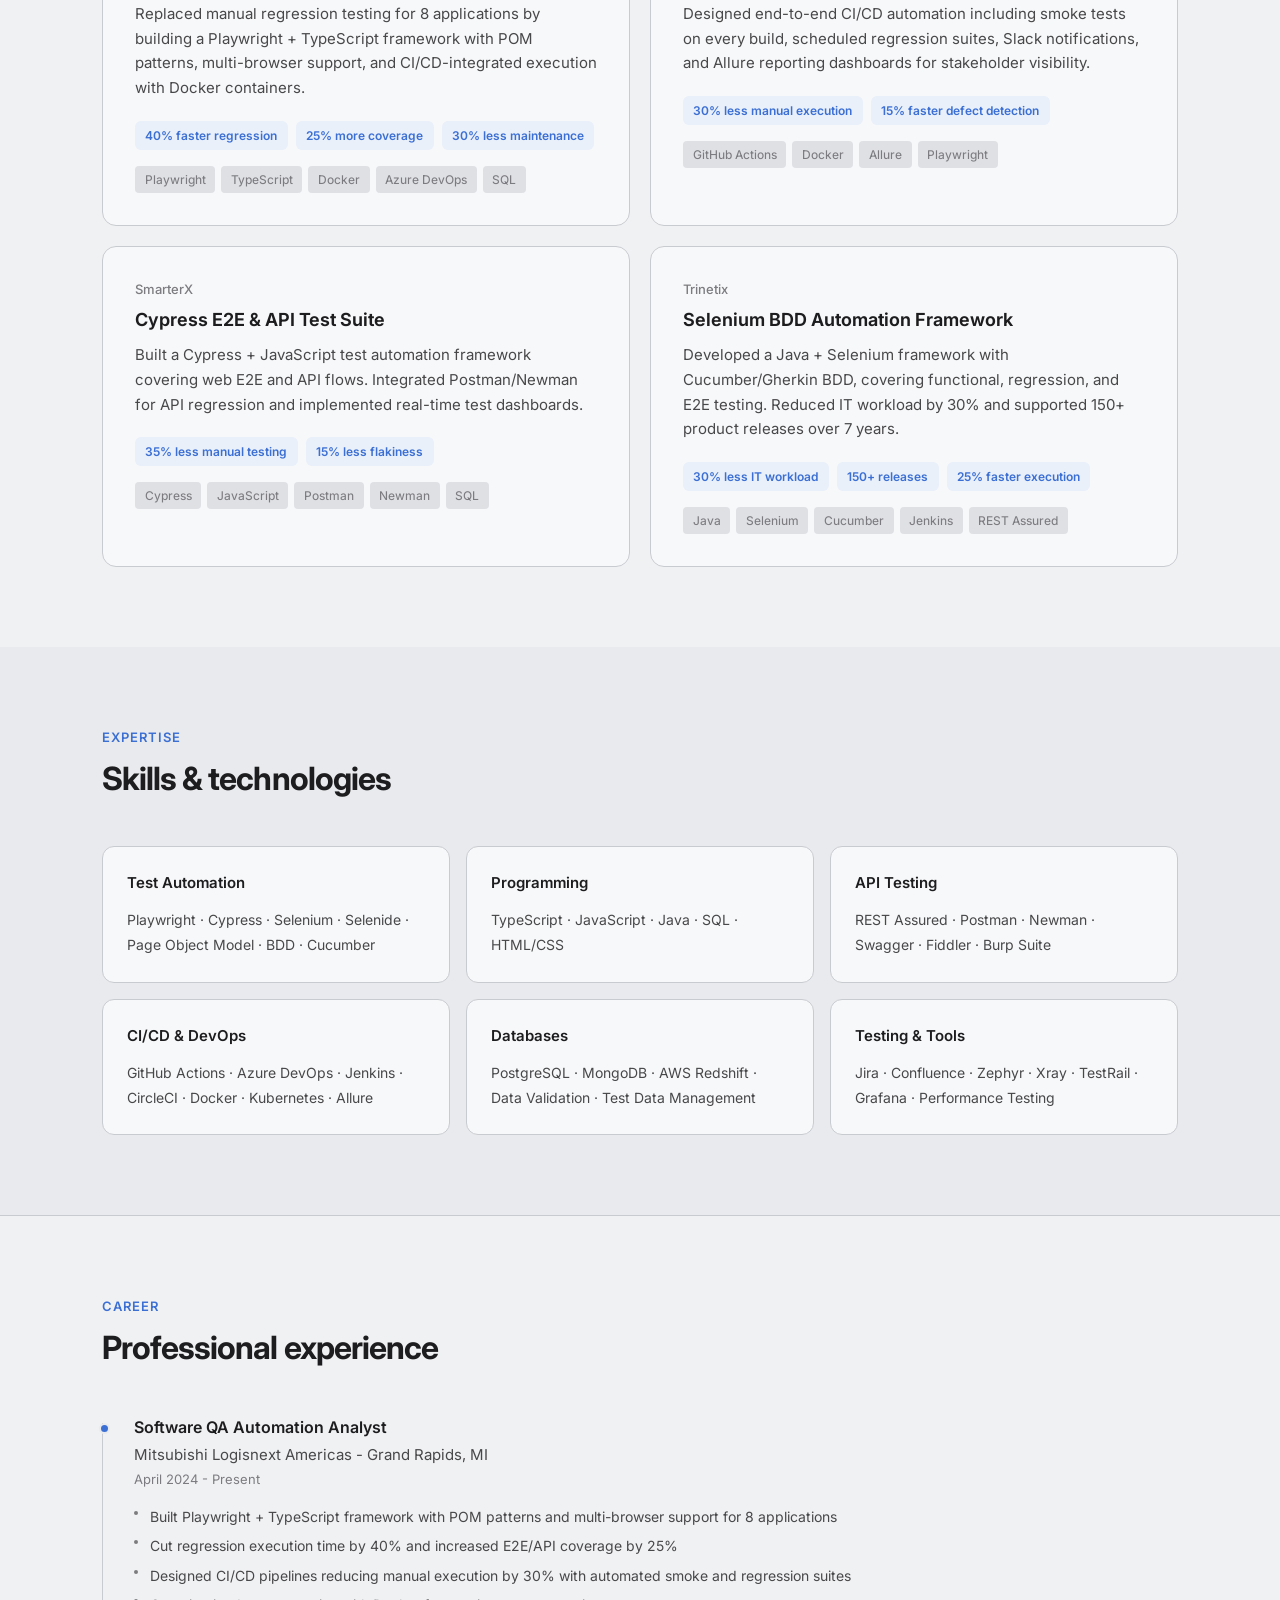
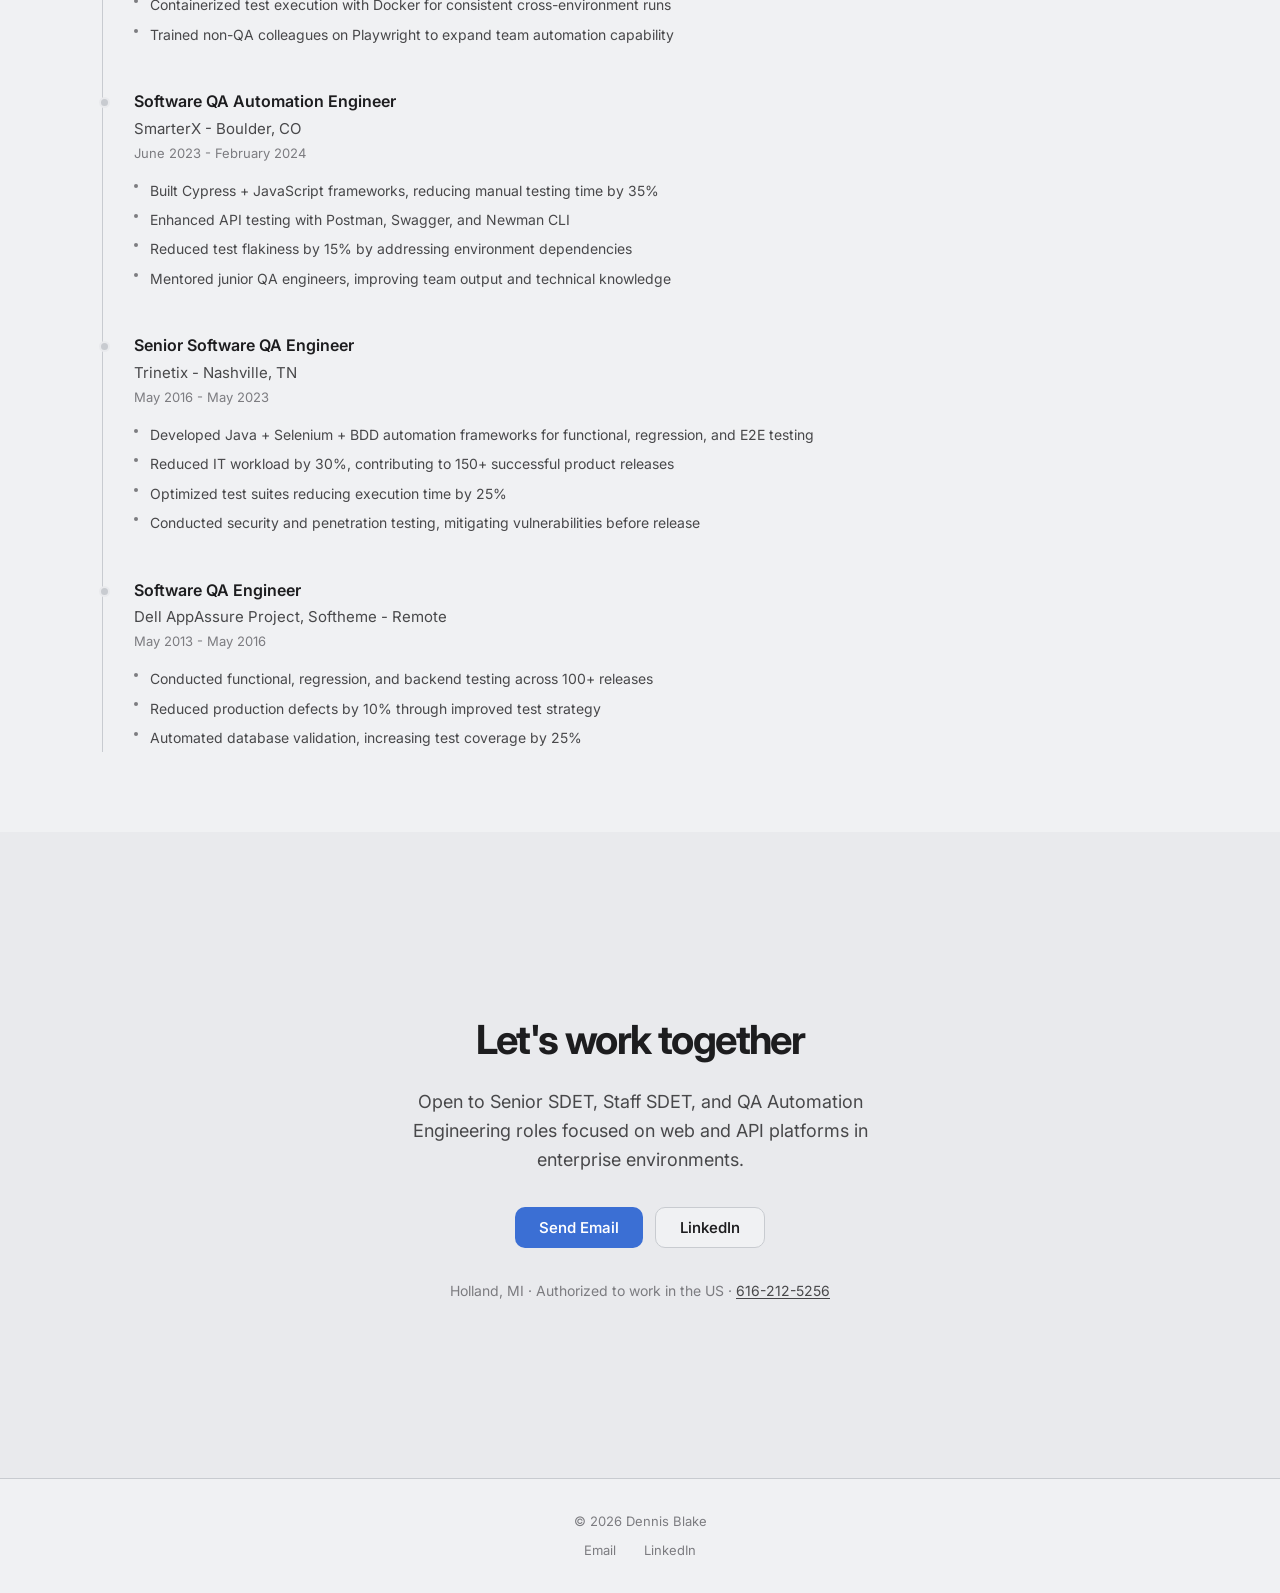
==== commit dab429de: "fix: update Mitsubishi role to Analyst, date to Present, remove em dashes" ====
--- a/index.html
+++ b/index.html
@@ -309,11 +309,11 @@
           </div>
           <div class="timeline">
             <div class="timeline-item">
-              <h3 class="timeline-role">Software QA Automation Engineer</h3>
+              <h3 class="timeline-role">Software QA Automation Analyst</h3>
               <p class="timeline-company">
-                Mitsubishi Logisnext Americas — Grand Rapids, MI
-              </p>
-              <p class="timeline-date">April 2024 — June 2026</p>
+                Mitsubishi Logisnext Americas - Grand Rapids, MI
+              </p>
+              <p class="timeline-date">April 2024 - Present</p>
               <ul class="timeline-highlights">
                 <li>
                   Built Playwright + TypeScript framework with POM patterns and
@@ -340,8 +340,8 @@
 
             <div class="timeline-item">
               <h3 class="timeline-role">Software QA Automation Engineer</h3>
-              <p class="timeline-company">SmarterX — Boulder, CO</p>
-              <p class="timeline-date">June 2023 — February 2024</p>
+              <p class="timeline-company">SmarterX - Boulder, CO</p>
+              <p class="timeline-date">June 2023 - February 2024</p>
               <ul class="timeline-highlights">
                 <li>
                   Built Cypress + JavaScript frameworks, reducing manual testing
@@ -363,8 +363,8 @@
 
             <div class="timeline-item">
               <h3 class="timeline-role">Senior Software QA Engineer</h3>
-              <p class="timeline-company">Trinetix — Nashville, TN</p>
-              <p class="timeline-date">May 2016 — May 2023</p>
+              <p class="timeline-company">Trinetix - Nashville, TN</p>
+              <p class="timeline-date">May 2016 - May 2023</p>
               <ul class="timeline-highlights">
                 <li>
                   Developed Java + Selenium + BDD automation frameworks for
@@ -385,9 +385,9 @@
             <div class="timeline-item">
               <h3 class="timeline-role">Software QA Engineer</h3>
               <p class="timeline-company">
-                Dell AppAssure Project, Softheme — Remote
-              </p>
-              <p class="timeline-date">May 2013 — May 2016</p>
+                Dell AppAssure Project, Softheme - Remote
+              </p>
+              <p class="timeline-date">May 2013 - May 2016</p>
               <ul class="timeline-highlights">
                 <li>
                   Conducted functional, regression, and backend testing across
--- a/css/style.css
+++ b/css/style.css
@@ -12,9 +12,9 @@
   --text: #1d1d1f;
   --text-secondary: #48484a;
   --text-muted: #7c7c80;
-  --accent: #2563eb;
-  --accent-hover: #1d4ed8;
-  --accent-subtle: #e8f0fe;
+  --accent: #3b6fd4;
+  --accent-hover: #2f5bb8;
+  --accent-subtle: #e9f0fa;
   --success: #059669;
   --success-subtle: #e6f7ef;
   --surface: #f7f8f9;
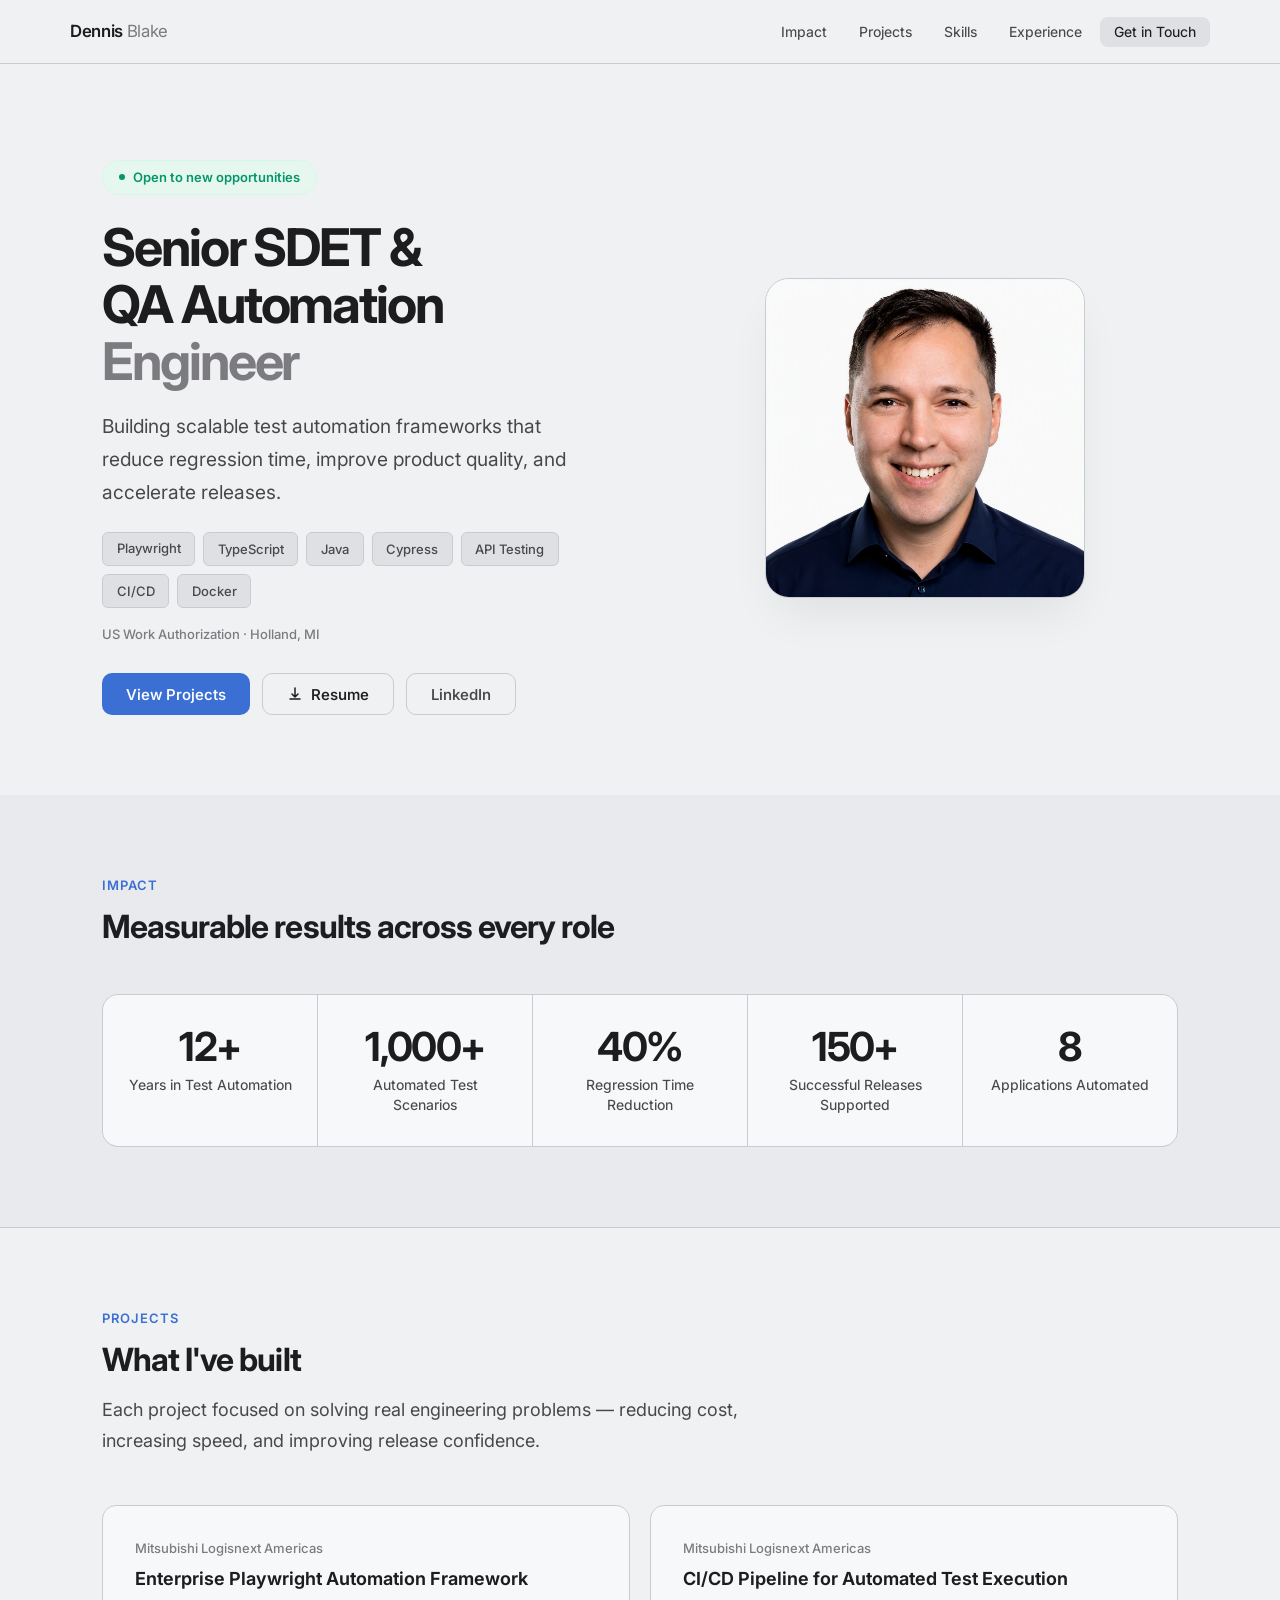
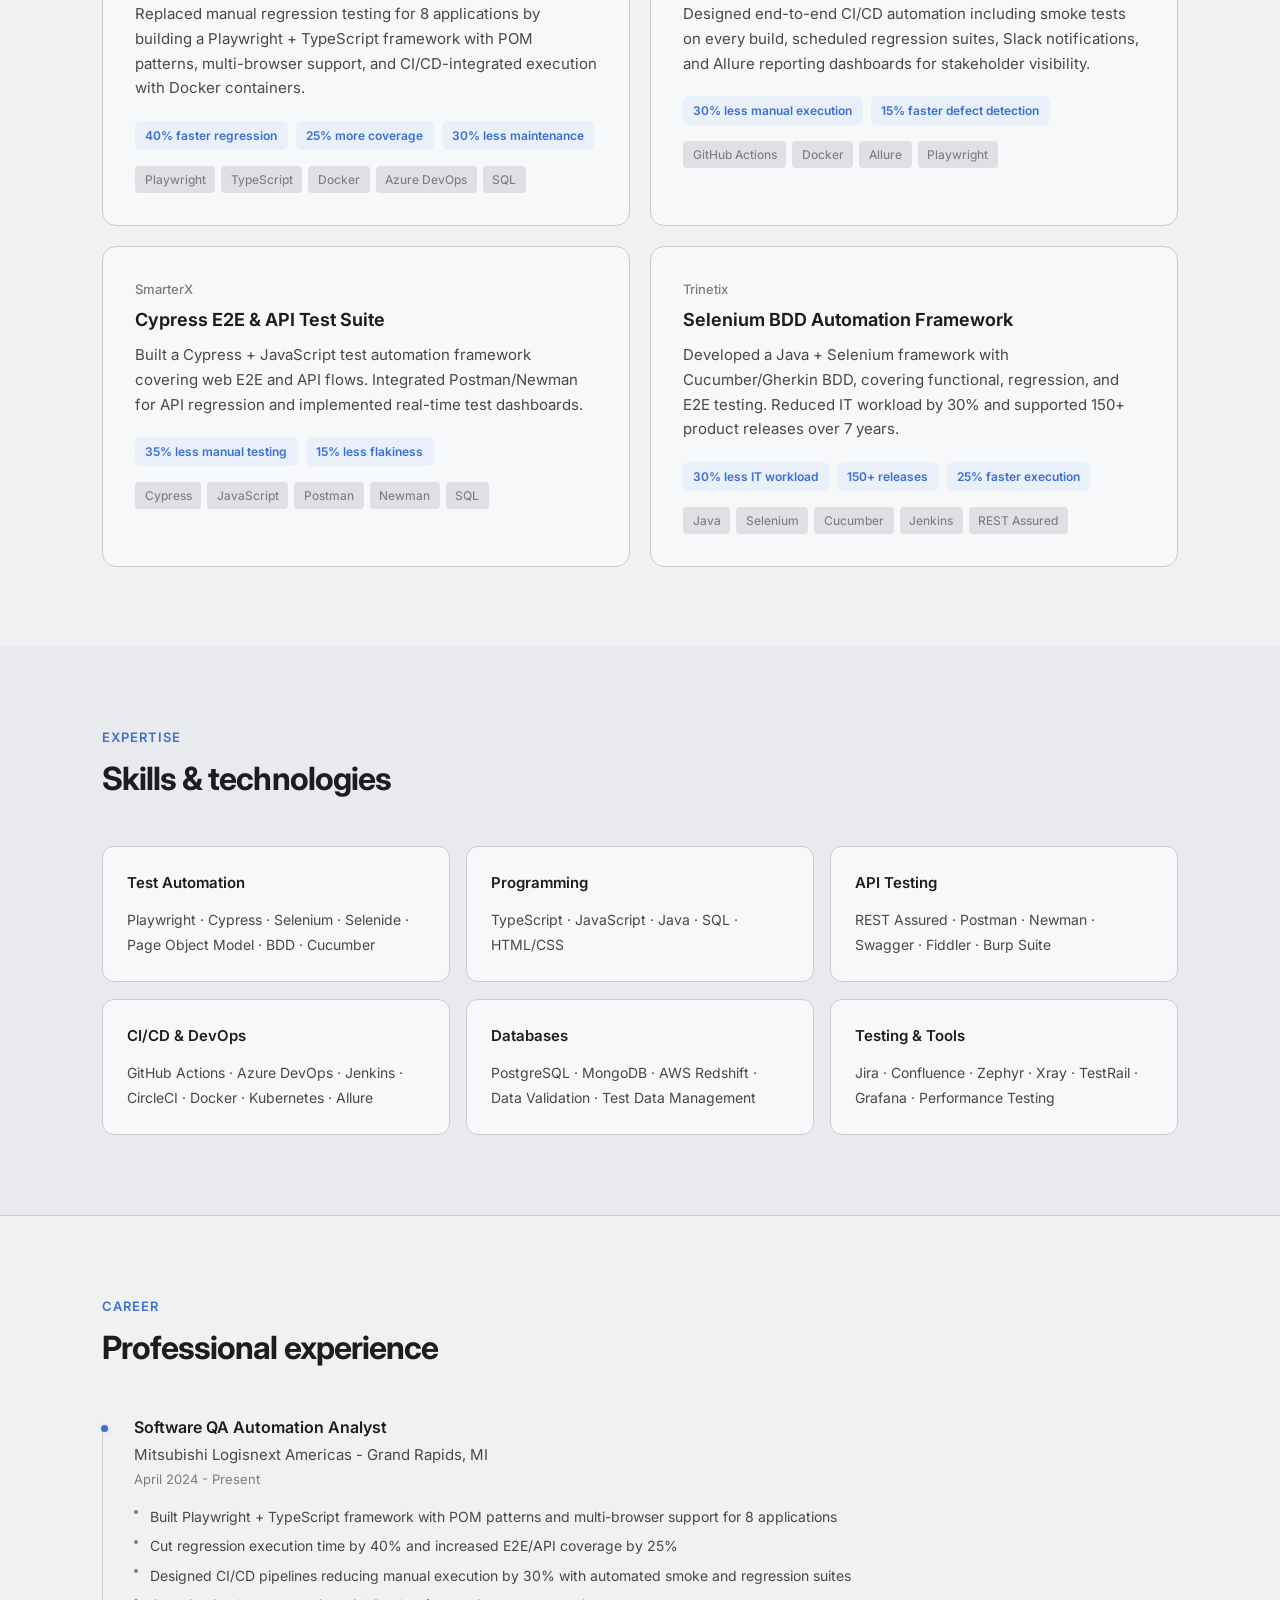
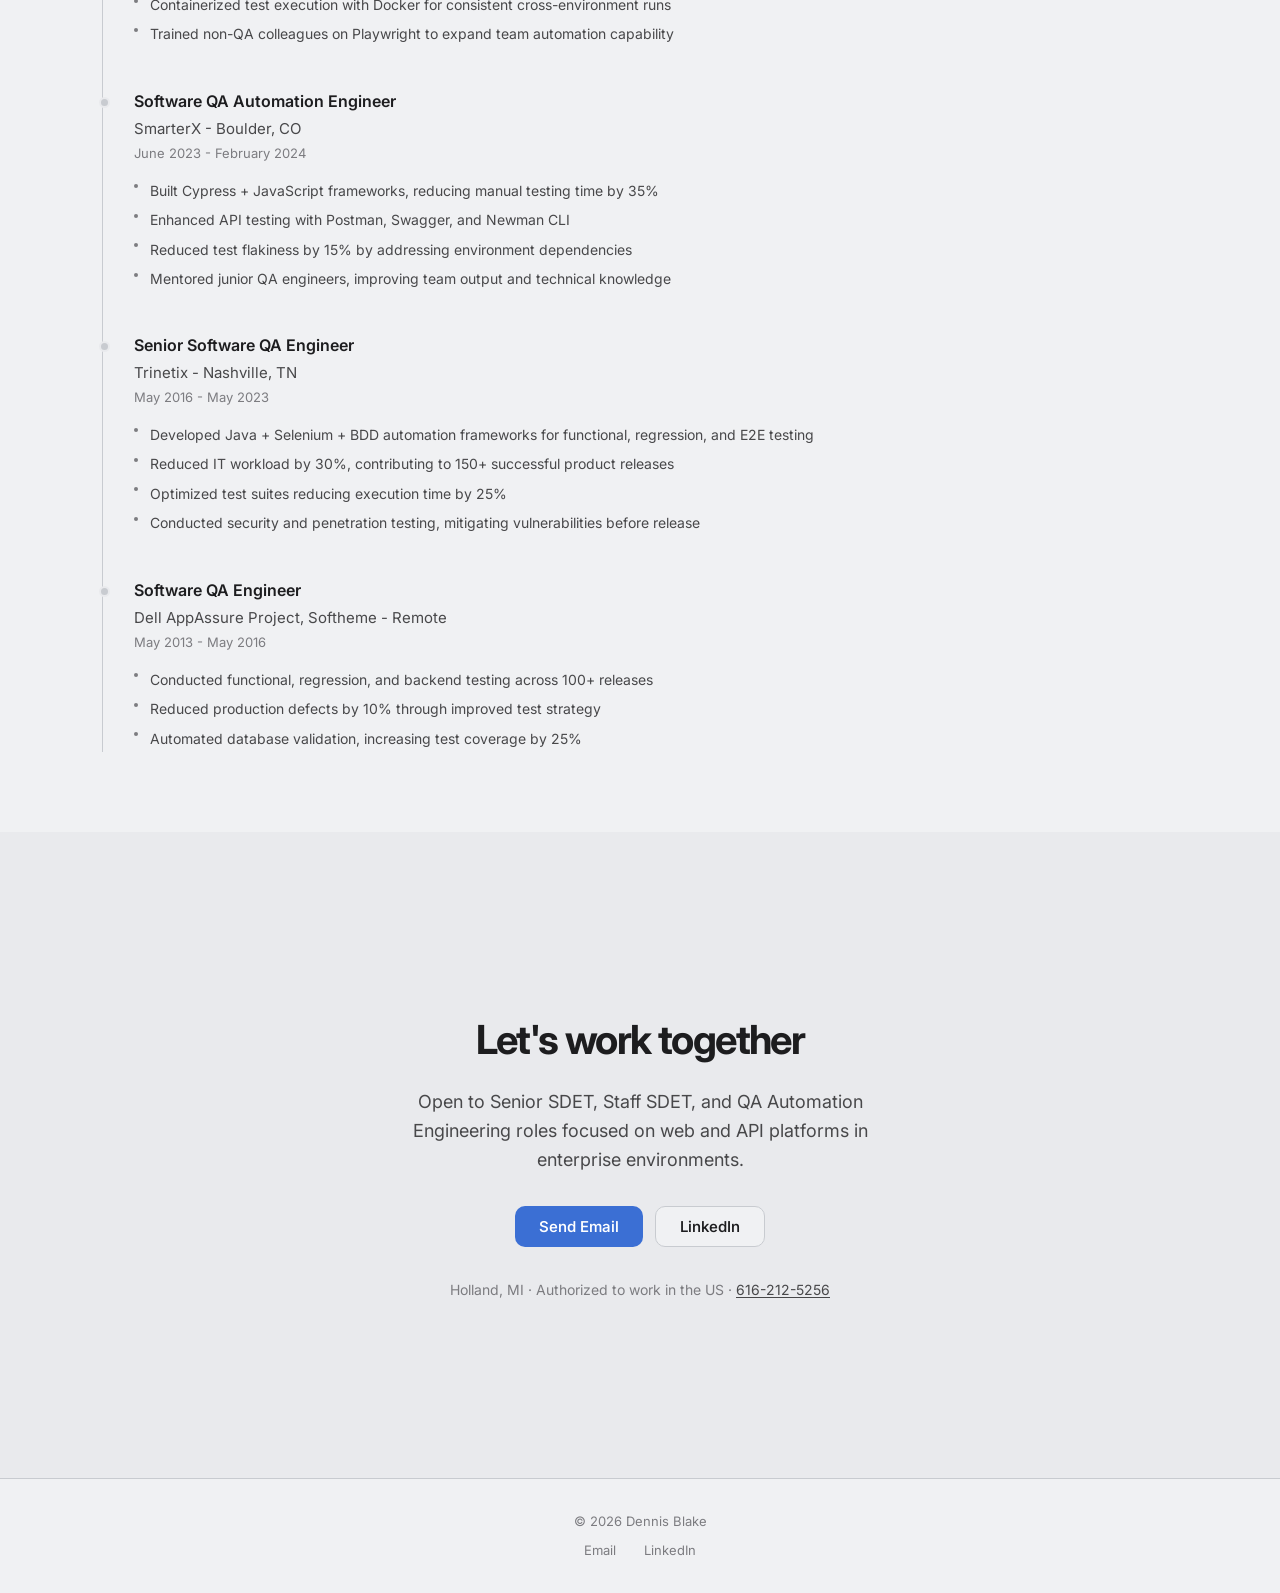
==== commit 656299fd: "update ui" ====
--- a/index.html
+++ b/index.html
@@ -23,9 +23,9 @@
         <a href="./" class="logo">Dennis <span>Blake</span></a>
         <div
           class="menu-toggle"
-          onclick="
-            document.querySelector('.nav-links').classList.toggle('active')
-          "
+          aria-label="Toggle menu"
+          role="button"
+          tabindex="0"
         >
           <span></span><span></span><span></span>
         </div>
@@ -109,28 +109,28 @@
       <!-- Metrics -->
       <section id="metrics" class="section section--alt">
         <div class="container-page">
-          <div class="section-header">
+          <div class="section-header reveal">
             <p class="section-label">Impact</p>
             <h2 class="section-title">Measurable results across every role</h2>
           </div>
           <div class="metrics-grid">
-            <div class="metric-card">
+            <div class="metric-card reveal">
               <div class="metric-value">12+</div>
               <div class="metric-label">Years in Test Automation</div>
             </div>
-            <div class="metric-card">
+            <div class="metric-card reveal">
               <div class="metric-value">1000+</div>
               <div class="metric-label">Automated Test Scenarios</div>
             </div>
-            <div class="metric-card">
+            <div class="metric-card reveal">
               <div class="metric-value">40%</div>
               <div class="metric-label">Regression Time Reduction</div>
             </div>
-            <div class="metric-card">
+            <div class="metric-card reveal">
               <div class="metric-value">150+</div>
               <div class="metric-label">Successful Releases Supported</div>
             </div>
-            <div class="metric-card">
+            <div class="metric-card reveal">
               <div class="metric-value">8</div>
               <div class="metric-label">Applications Automated</div>
             </div>
@@ -141,7 +141,7 @@
       <!-- Featured Projects -->
       <section id="projects" class="section section--border">
         <div class="container-page">
-          <div class="section-header">
+          <div class="section-header reveal">
             <p class="section-label">Projects</p>
             <h2 class="section-title">What I've built</h2>
             <p class="section-subtitle">
@@ -150,7 +150,7 @@
             </p>
           </div>
           <div class="projects-grid">
-            <div class="project-card">
+            <div class="project-card reveal">
               <p class="project-company">Mitsubishi Logisnext Americas</p>
               <h3 class="project-title">
                 Enterprise Playwright Automation Framework
@@ -175,7 +175,7 @@
               </div>
             </div>
 
-            <div class="project-card">
+            <div class="project-card reveal">
               <p class="project-company">Mitsubishi Logisnext Americas</p>
               <h3 class="project-title">
                 CI/CD Pipeline for Automated Test Execution
@@ -201,7 +201,7 @@
               </div>
             </div>
 
-            <div class="project-card">
+            <div class="project-card reveal">
               <p class="project-company">SmarterX</p>
               <h3 class="project-title">Cypress E2E & API Test Suite</h3>
               <p class="project-description">
@@ -222,7 +222,7 @@
               </div>
             </div>
 
-            <div class="project-card">
+            <div class="project-card reveal">
               <p class="project-company">Trinetix</p>
               <h3 class="project-title">Selenium BDD Automation Framework</h3>
               <p class="project-description">
@@ -251,45 +251,45 @@
       <!-- Skills -->
       <section id="skills" class="section section--alt">
         <div class="container-page">
-          <div class="section-header">
+          <div class="section-header reveal">
             <p class="section-label">Expertise</p>
             <h2 class="section-title">Skills & technologies</h2>
           </div>
           <div class="skills-grid">
-            <div class="skill-group">
+            <div class="skill-group reveal">
               <h3 class="skill-group-title">Test Automation</h3>
               <p class="skill-group-items">
                 Playwright · Cypress · Selenium · Selenide · Page Object Model ·
                 BDD · Cucumber
               </p>
             </div>
-            <div class="skill-group">
+            <div class="skill-group reveal">
               <h3 class="skill-group-title">Programming</h3>
               <p class="skill-group-items">
                 TypeScript · JavaScript · Java · SQL · HTML/CSS
               </p>
             </div>
-            <div class="skill-group">
+            <div class="skill-group reveal">
               <h3 class="skill-group-title">API Testing</h3>
               <p class="skill-group-items">
                 REST Assured · Postman · Newman · Swagger · Fiddler · Burp Suite
               </p>
             </div>
-            <div class="skill-group">
+            <div class="skill-group reveal">
               <h3 class="skill-group-title">CI/CD & DevOps</h3>
               <p class="skill-group-items">
                 GitHub Actions · Azure DevOps · Jenkins · CircleCI · Docker ·
                 Kubernetes · Allure
               </p>
             </div>
-            <div class="skill-group">
+            <div class="skill-group reveal">
               <h3 class="skill-group-title">Databases</h3>
               <p class="skill-group-items">
                 PostgreSQL · MongoDB · AWS Redshift · Data Validation · Test
                 Data Management
               </p>
             </div>
-            <div class="skill-group">
+            <div class="skill-group reveal">
               <h3 class="skill-group-title">Testing & Tools</h3>
               <p class="skill-group-items">
                 Jira · Confluence · Zephyr · Xray · TestRail · Grafana ·
@@ -303,12 +303,12 @@
       <!-- Experience -->
       <section id="experience" class="section section--border">
         <div class="container-page">
-          <div class="section-header">
+          <div class="section-header reveal">
             <p class="section-label">Career</p>
             <h2 class="section-title">Professional experience</h2>
           </div>
           <div class="timeline">
-            <div class="timeline-item">
+            <div class="timeline-item reveal">
               <h3 class="timeline-role">Software QA Automation Analyst</h3>
               <p class="timeline-company">
                 Mitsubishi Logisnext Americas - Grand Rapids, MI
@@ -338,7 +338,7 @@
               </ul>
             </div>
 
-            <div class="timeline-item">
+            <div class="timeline-item reveal">
               <h3 class="timeline-role">Software QA Automation Engineer</h3>
               <p class="timeline-company">SmarterX - Boulder, CO</p>
               <p class="timeline-date">June 2023 - February 2024</p>
@@ -361,7 +361,7 @@
               </ul>
             </div>
 
-            <div class="timeline-item">
+            <div class="timeline-item reveal">
               <h3 class="timeline-role">Senior Software QA Engineer</h3>
               <p class="timeline-company">Trinetix - Nashville, TN</p>
               <p class="timeline-date">May 2016 - May 2023</p>
@@ -382,7 +382,7 @@
               </ul>
             </div>
 
-            <div class="timeline-item">
+            <div class="timeline-item reveal">
               <h3 class="timeline-role">Software QA Engineer</h3>
               <p class="timeline-company">
                 Dell AppAssure Project, Softheme - Remote
@@ -409,7 +409,7 @@
       <!-- Contact CTA -->
       <section id="contact" class="section section--alt">
         <div class="container-page">
-          <div class="cta-section">
+          <div class="cta-section reveal">
             <h2 class="cta-title">Let's work together</h2>
             <p class="cta-subtitle">
               Open to Senior SDET, Staff SDET, and QA Automation Engineering
@@ -452,5 +452,6 @@
         >
       </div>
     </footer>
+    <script src="js/main.js" defer></script>
   </body>
 </html>
--- a/css/style.css
+++ b/css/style.css
@@ -19,6 +19,11 @@
   --success-subtle: #e6f7ef;
   --surface: #f7f8f9;
   --max-width: 1140px;
+
+  /* Strong custom easings (built-in CSS easings are too weak) */
+  --ease-out: cubic-bezier(0.23, 1, 0.32, 1);
+  --ease-in-out: cubic-bezier(0.77, 0, 0.175, 1);
+  --ease-spring: cubic-bezier(0.34, 1.56, 0.64, 1);
 }
 
 html {
@@ -144,7 +149,21 @@
   height: 2px;
   background: var(--text);
   border-radius: 1px;
-  transition: 0.2s;
+  transition:
+    transform 0.25s var(--ease-out),
+    opacity 0.2s var(--ease-out);
+}
+
+.menu-toggle.active span:nth-child(1) {
+  transform: translateY(6px) rotate(45deg);
+}
+
+.menu-toggle.active span:nth-child(2) {
+  opacity: 0;
+}
+
+.menu-toggle.active span:nth-child(3) {
+  transform: translateY(-6px) rotate(-45deg);
 }
 
 /* ── Layout ── */
@@ -322,13 +341,22 @@
   border-radius: 10px;
   font-weight: 550;
   font-size: 0.9375rem;
-  transition: all 0.2s ease;
+  transition:
+    background 0.2s var(--ease-out),
+    border-color 0.2s var(--ease-out),
+    color 0.2s var(--ease-out),
+    box-shadow 0.2s var(--ease-out),
+    transform 0.14s var(--ease-out);
   cursor: pointer;
   border: none;
   text-decoration: none;
   line-height: 1;
 }
 
+.btn:active {
+  transform: scale(0.97);
+}
+
 .btn-primary {
   background: var(--accent);
   color: #fff;
@@ -337,6 +365,7 @@
 .btn-primary:hover {
   background: var(--accent-hover);
   color: #fff;
+  box-shadow: 0 6px 16px -6px rgba(59, 111, 212, 0.5);
 }
 
 .btn-secondary {
@@ -390,6 +419,11 @@
   background: var(--surface);
   padding: 2rem 1.5rem;
   text-align: center;
+  transition: background 0.25s var(--ease-out);
+}
+
+.metric-card:hover {
+  background: var(--bg);
 }
 
 .metric-value {
@@ -421,11 +455,16 @@
   border: 1px solid var(--border);
   border-radius: 12px;
   padding: 1.5rem;
-  transition: border-color 0.2s;
+  transition:
+    border-color 0.25s var(--ease-out),
+    transform 0.25s var(--ease-out),
+    box-shadow 0.25s var(--ease-out);
 }
 
 .skill-group:hover {
   border-color: #d1d5db;
+  transform: translateY(-2px);
+  box-shadow: 0 8px 20px -12px rgba(0, 0, 0, 0.15);
 }
 
 .skill-group-title {
@@ -455,13 +494,19 @@
   border-radius: 14px;
   padding: 2rem;
   transition:
-    border-color 0.2s,
-    box-shadow 0.2s;
+    border-color 0.25s var(--ease-out),
+    box-shadow 0.25s var(--ease-out),
+    transform 0.25s var(--ease-out);
 }
 
 .project-card:hover {
   border-color: #d1d5db;
-  box-shadow: 0 4px 16px -4px rgba(0, 0, 0, 0.06);
+  transform: translateY(-3px);
+  box-shadow: 0 12px 28px -12px rgba(0, 0, 0, 0.14);
+}
+
+.project-card:active {
+  transform: translateY(-1px) scale(0.995);
 }
 
 .project-company {
@@ -705,11 +750,16 @@
   border-radius: 12px;
   padding: 1.75rem;
   margin-bottom: 1.25rem;
-  transition: border-color 0.2s;
+  transition:
+    border-color 0.25s var(--ease-out),
+    transform 0.25s var(--ease-out),
+    box-shadow 0.25s var(--ease-out);
 }
 
 .card:hover {
   border-color: #d1d5db;
+  transform: translateY(-2px);
+  box-shadow: 0 8px 20px -12px rgba(0, 0, 0, 0.15);
 }
 
 .card h3 {
@@ -802,11 +852,14 @@
   font-size: 0.8125rem;
   border: 1px solid var(--border);
   font-weight: 450;
-  transition: border-color 0.2s;
+  transition:
+    border-color 0.2s var(--ease-out),
+    transform 0.2s var(--ease-out);
 }
 
 .skill-tag:hover {
   border-color: #d1d5db;
+  transform: translateY(-1px);
 }
 
 .contact-info {
@@ -822,11 +875,16 @@
   border-radius: 12px;
   padding: 1.5rem;
   text-align: center;
-  transition: border-color 0.2s;
+  transition:
+    border-color 0.25s var(--ease-out),
+    transform 0.25s var(--ease-out),
+    box-shadow 0.25s var(--ease-out);
 }
 
 .contact-item:hover {
   border-color: #d1d5db;
+  transform: translateY(-2px);
+  box-shadow: 0 8px 20px -12px rgba(0, 0, 0, 0.15);
 }
 
 .contact-item .icon {
@@ -1014,3 +1072,103 @@
     grid-template-columns: 1fr 1fr;
   }
 }
+
+/* ── Motion: scroll reveal ── */
+
+.js .reveal {
+  opacity: 0;
+  transform: translateY(18px);
+  transition:
+    opacity 0.6s var(--ease-out),
+    transform 0.6s var(--ease-out);
+  will-change: opacity, transform;
+}
+
+.js .reveal.is-visible {
+  opacity: 1;
+  transform: none;
+}
+
+/* ── Motion: hero entrance (rare, first-time delight) ── */
+
+.js .hero-content > *,
+.js .hero-photo-wrapper {
+  opacity: 0;
+  transform: translateY(14px);
+  animation: hero-in 0.7s var(--ease-out) forwards;
+}
+
+.js .hero-content > *:nth-child(1) {
+  animation-delay: 0.05s;
+}
+.js .hero-content > *:nth-child(2) {
+  animation-delay: 0.12s;
+}
+.js .hero-content > *:nth-child(3) {
+  animation-delay: 0.19s;
+}
+.js .hero-content > *:nth-child(4) {
+  animation-delay: 0.26s;
+}
+.js .hero-content > *:nth-child(5) {
+  animation-delay: 0.33s;
+}
+.js .hero-content > *:nth-child(6) {
+  animation-delay: 0.4s;
+}
+.js .hero-photo-wrapper {
+  animation-delay: 0.2s;
+}
+
+@keyframes hero-in {
+  to {
+    opacity: 1;
+    transform: none;
+  }
+}
+
+/* Active timeline node gently pulses to draw the eye to "now" */
+.timeline-item:first-child::before {
+  box-shadow: 0 0 0 0 rgba(59, 111, 212, 0.35);
+  animation: node-pulse 2.4s var(--ease-out) infinite;
+}
+
+@keyframes node-pulse {
+  0% {
+    box-shadow: 0 0 0 0 rgba(59, 111, 212, 0.35);
+  }
+  70% {
+    box-shadow: 0 0 0 7px rgba(59, 111, 212, 0);
+  }
+  100% {
+    box-shadow: 0 0 0 0 rgba(59, 111, 212, 0);
+  }
+}
+
+/* ── Accessibility: honor reduced-motion ── */
+
+@media (prefers-reduced-motion: reduce) {
+  html {
+    scroll-behavior: auto;
+  }
+
+  .js .reveal,
+  .js .hero-content > *,
+  .js .hero-photo-wrapper {
+    opacity: 1;
+    transform: none;
+    animation: none;
+  }
+
+  .timeline-item:first-child::before {
+    animation: none;
+  }
+
+  *,
+  *::before,
+  *::after {
+    transition-duration: 0.01ms !important;
+    animation-duration: 0.01ms !important;
+    animation-iteration-count: 1 !important;
+  }
+}
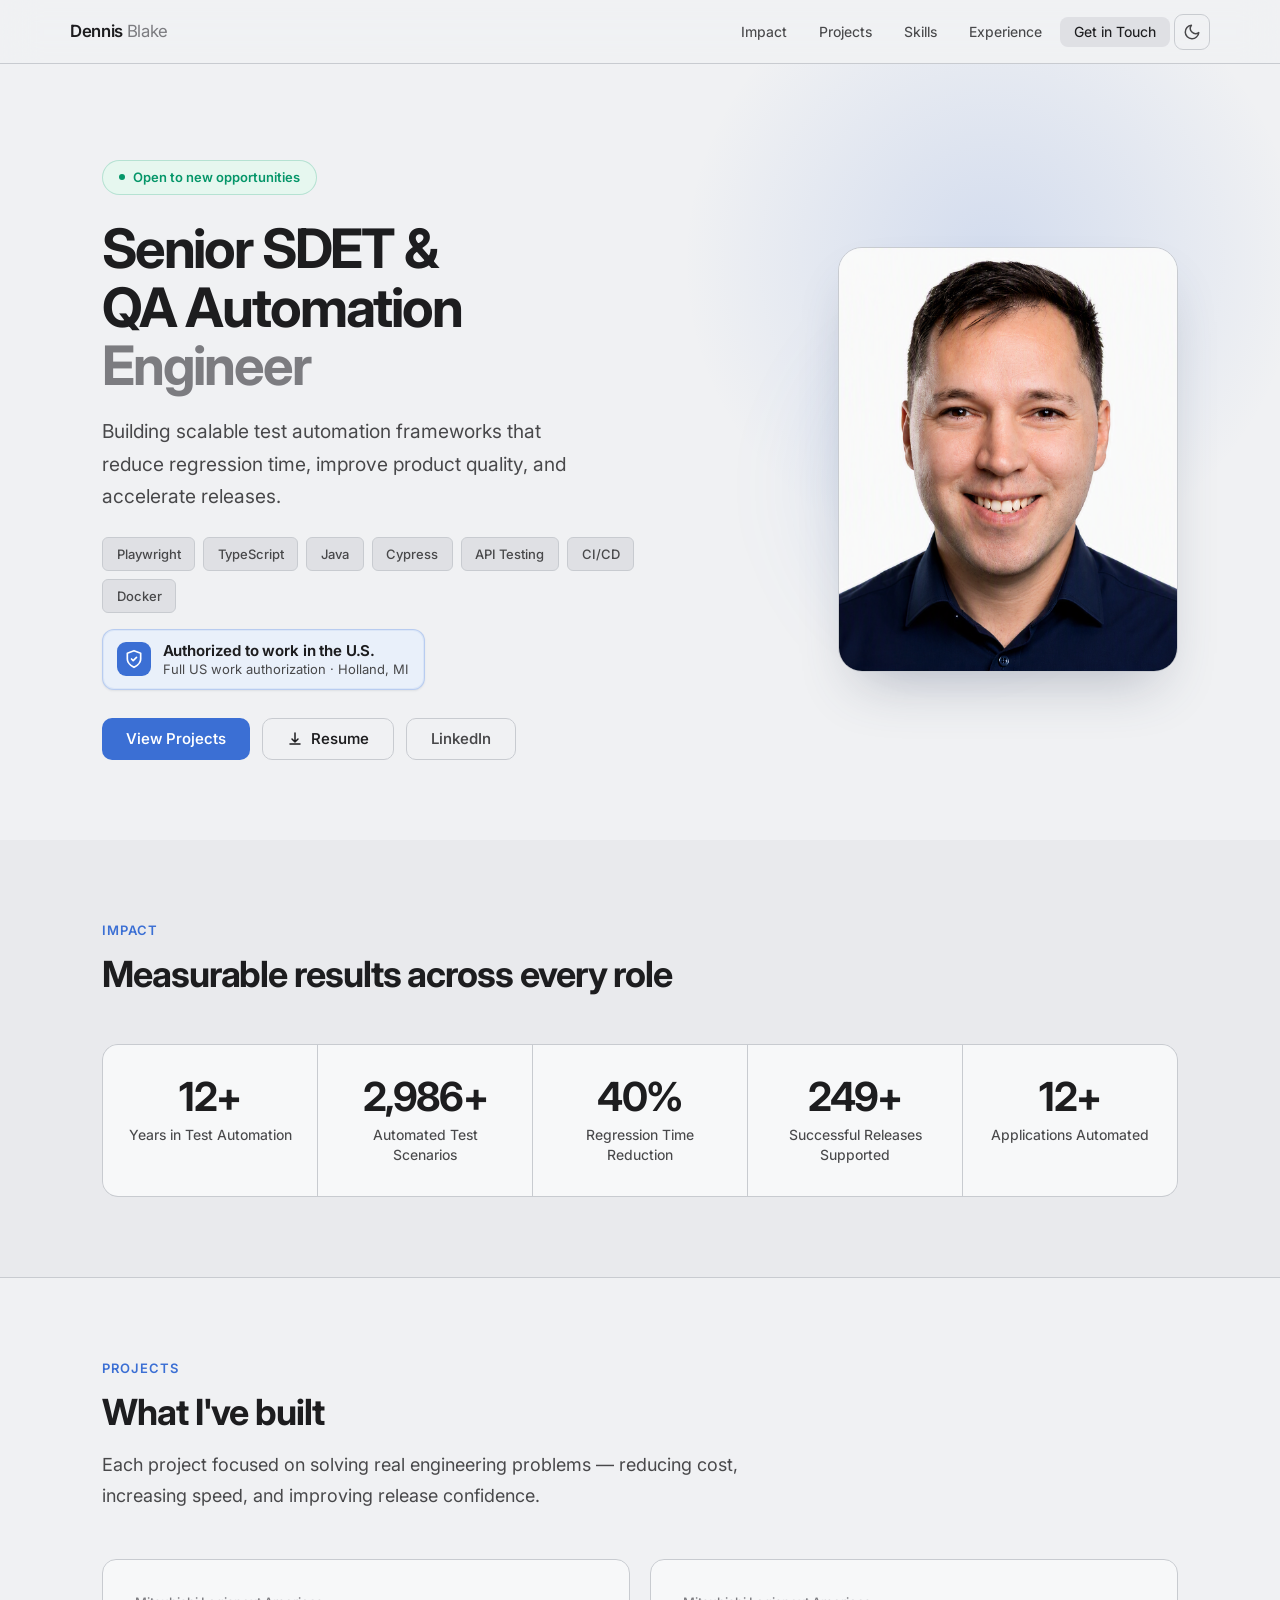
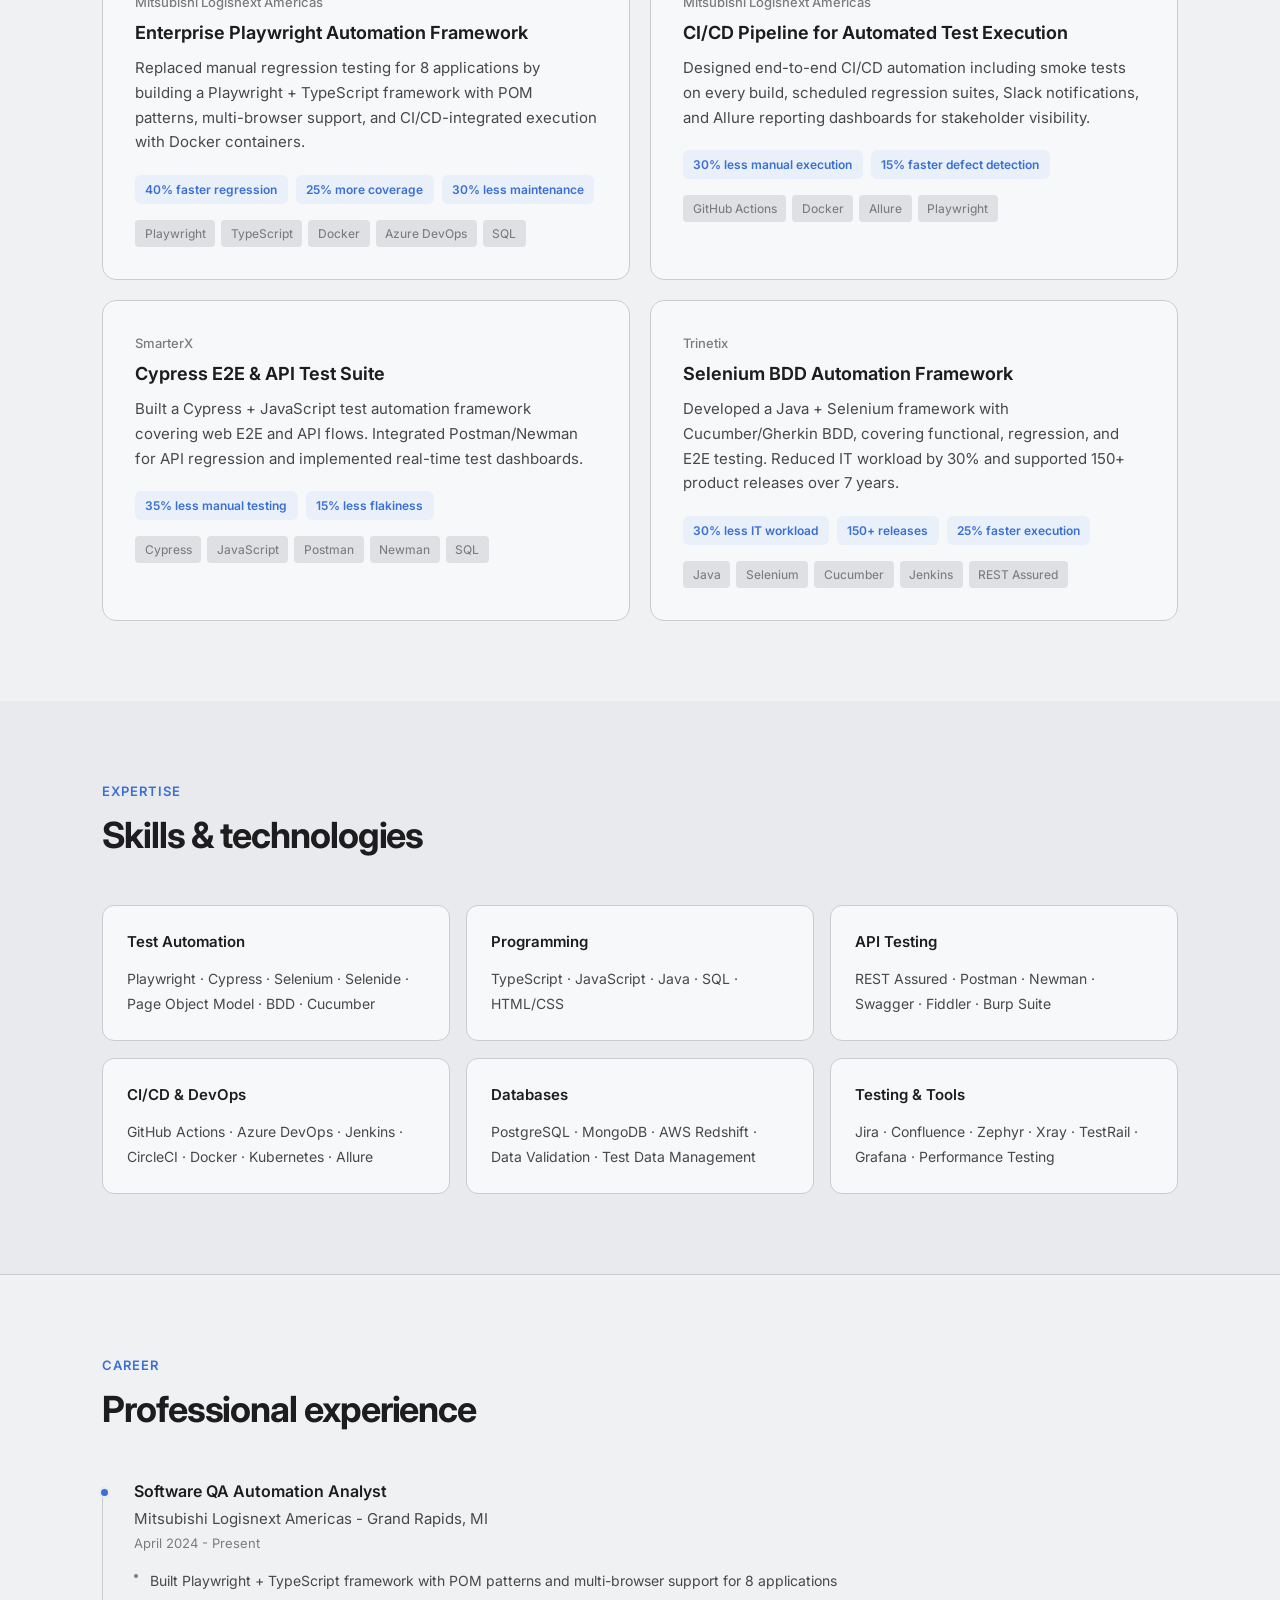
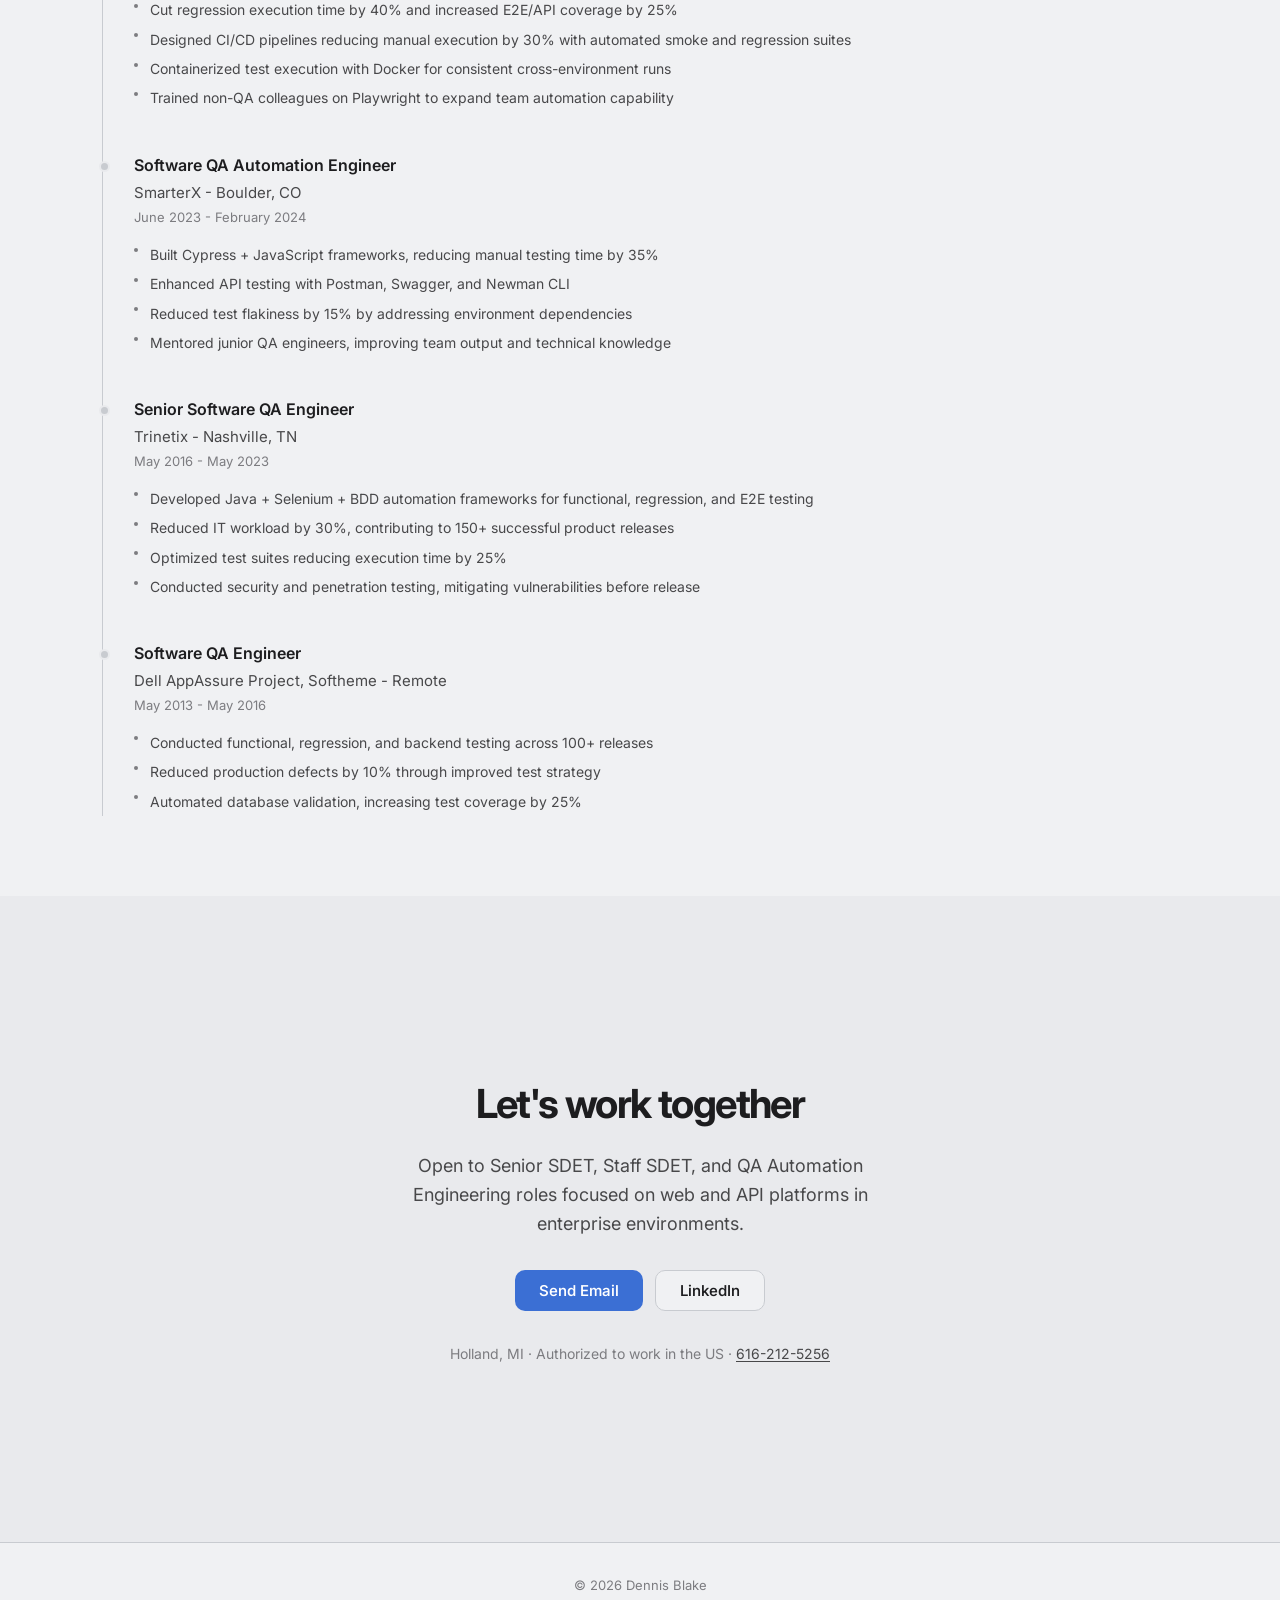
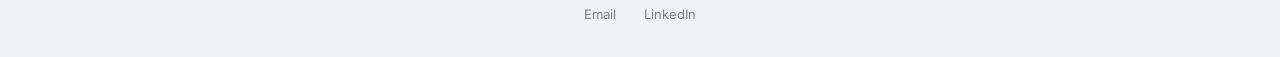
==== commit e22bd3e9: "update ui" ====
--- a/index.html
+++ b/index.html
@@ -15,6 +15,15 @@
       rel="stylesheet"
     />
     <link rel="icon" href="assets/favicon.svg" type="image/svg+xml" />
+    <script>
+      (function () {
+        try {
+          var t = localStorage.getItem("theme");
+          if (t === "dark" || t === "light")
+            document.documentElement.setAttribute("data-theme", t);
+        } catch (e) {}
+      })();
+    </script>
     <link rel="stylesheet" href="css/style.css" />
   </head>
   <body>
@@ -36,6 +45,39 @@
           <li><a href="#experience">Experience</a></li>
           <li>
             <a href="#contact" class="btn btn-primary btn-sm">Get in Touch</a>
+          </li>
+          <li>
+            <button
+              class="theme-toggle"
+              type="button"
+              aria-label="Toggle color theme"
+            >
+              <svg
+                class="icon-moon"
+                viewBox="0 0 24 24"
+                fill="none"
+                stroke="currentColor"
+                stroke-width="2"
+                stroke-linecap="round"
+                stroke-linejoin="round"
+              >
+                <path d="M21 12.79A9 9 0 1 1 11.21 3 7 7 0 0 0 21 12.79z" />
+              </svg>
+              <svg
+                class="icon-sun"
+                viewBox="0 0 24 24"
+                fill="none"
+                stroke="currentColor"
+                stroke-width="2"
+                stroke-linecap="round"
+                stroke-linejoin="round"
+              >
+                <circle cx="12" cy="12" r="4" />
+                <path
+                  d="M12 2v2M12 20v2M4.93 4.93l1.41 1.41M17.66 17.66l1.41 1.41M2 12h2M20 12h2M6.34 17.66l-1.41 1.41M19.07 4.93l-1.41 1.41"
+                />
+              </svg>
+            </button>
           </li>
         </ul>
       </div>
@@ -65,7 +107,29 @@
               <span>CI/CD</span>
               <span>Docker</span>
             </div>
-            <p class="hero-auth">US Work Authorization · Holland, MI</p>
+            <div
+              class="auth-chip"
+              role="note"
+              aria-label="United States work authorization"
+            >
+              <span class="auth-chip-icon">
+                <svg
+                  viewBox="0 0 24 24"
+                  fill="none"
+                  stroke="currentColor"
+                  stroke-width="2"
+                  stroke-linecap="round"
+                  stroke-linejoin="round"
+                >
+                  <path d="M12 22s8-4 8-10V5l-8-3-8 3v7c0 6 8 10 8 10z" />
+                  <path d="m9 12 2 2 4-4" />
+                </svg>
+              </span>
+              <span class="auth-chip-text">
+                <strong>Authorized to work in the U.S.</strong>
+                <span>Full US work authorization · Holland, MI</span>
+              </span>
+            </div>
             <div class="hero-actions">
               <a href="#projects" class="btn btn-primary">View Projects</a>
               <a
@@ -119,7 +183,7 @@
               <div class="metric-label">Years in Test Automation</div>
             </div>
             <div class="metric-card reveal">
-              <div class="metric-value">1000+</div>
+              <div class="metric-value">3000+</div>
               <div class="metric-label">Automated Test Scenarios</div>
             </div>
             <div class="metric-card reveal">
@@ -127,11 +191,11 @@
               <div class="metric-label">Regression Time Reduction</div>
             </div>
             <div class="metric-card reveal">
-              <div class="metric-value">150+</div>
+              <div class="metric-value">250+</div>
               <div class="metric-label">Successful Releases Supported</div>
             </div>
             <div class="metric-card reveal">
-              <div class="metric-value">8</div>
+              <div class="metric-value">12+</div>
               <div class="metric-label">Applications Automated</div>
             </div>
           </div>
--- a/css/style.css
+++ b/css/style.css
@@ -5,10 +5,14 @@
 }
 
 :root {
+  color-scheme: light dark;
+
+  /* Light theme (default) */
   --bg: #f0f1f3;
   --bg-subtle: #e9eaed;
   --bg-muted: #dfe0e4;
   --border: #c8cbd0;
+  --border-strong: #b4b8bf;
   --text: #1d1d1f;
   --text-secondary: #48484a;
   --text-muted: #7c7c80;
@@ -18,12 +22,64 @@
   --success: #059669;
   --success-subtle: #e6f7ef;
   --surface: #f7f8f9;
+  --nav-bg: rgba(240, 241, 243, 0.72);
+  --glow: rgba(59, 111, 212, 0.16);
+  --shadow-color: 220deg 24% 32%;
+
+  --shadow-sm: 0 1px 2px hsl(var(--shadow-color) / 0.1);
+  --shadow-md: 0 10px 24px -14px hsl(var(--shadow-color) / 0.28);
+  --shadow-lg: 0 28px 56px -20px hsl(var(--shadow-color) / 0.32);
+
   --max-width: 1140px;
 
   /* Strong custom easings (built-in CSS easings are too weak) */
   --ease-out: cubic-bezier(0.23, 1, 0.32, 1);
   --ease-in-out: cubic-bezier(0.77, 0, 0.175, 1);
   --ease-spring: cubic-bezier(0.34, 1.56, 0.64, 1);
+}
+
+/* Dark theme */
+:root[data-theme="dark"] {
+  --bg: #0c0c0e;
+  --bg-subtle: #141417;
+  --bg-muted: #1d1d21;
+  --border: #2a2a31;
+  --border-strong: #3b3b45;
+  --text: #f4f4f6;
+  --text-secondary: #b2b2b9;
+  --text-muted: #78787f;
+  --accent: #5b8def;
+  --accent-hover: #7ba4f4;
+  --accent-subtle: #17233c;
+  --success: #34d399;
+  --success-subtle: #0f2a20;
+  --surface: #151519;
+  --nav-bg: rgba(12, 12, 14, 0.72);
+  --glow: rgba(91, 141, 239, 0.22);
+  --shadow-color: 220deg 50% 2%;
+}
+
+/* Follow the OS when the user has not chosen explicitly */
+@media (prefers-color-scheme: dark) {
+  :root:not([data-theme="light"]) {
+    --bg: #0c0c0e;
+    --bg-subtle: #141417;
+    --bg-muted: #1d1d21;
+    --border: #2a2a31;
+    --border-strong: #3b3b45;
+    --text: #f4f4f6;
+    --text-secondary: #b2b2b9;
+    --text-muted: #78787f;
+    --accent: #5b8def;
+    --accent-hover: #7ba4f4;
+    --accent-subtle: #17233c;
+    --success: #34d399;
+    --success-subtle: #0f2a20;
+    --surface: #151519;
+    --nav-bg: rgba(12, 12, 14, 0.72);
+    --glow: rgba(91, 141, 239, 0.22);
+    --shadow-color: 220deg 50% 2%;
+  }
 }
 
 html {
@@ -44,12 +100,26 @@
   color: var(--text);
   line-height: 1.6;
   font-size: 16px;
+  transition:
+    background-color 0.4s var(--ease-out),
+    color 0.4s var(--ease-out);
+}
+
+::selection {
+  background: var(--accent);
+  color: #fff;
+}
+
+:focus-visible {
+  outline: 2px solid var(--accent);
+  outline-offset: 2px;
+  border-radius: 4px;
 }
 
 a {
   color: var(--accent);
   text-decoration: none;
-  transition: color 0.2s ease;
+  transition: color 0.2s var(--ease-out);
 }
 
 a:hover {
@@ -63,15 +133,18 @@
 /* ── Navigation ── */
 
 .navbar {
-  background: rgba(240, 241, 243, 0.9);
-  backdrop-filter: blur(14px);
-  -webkit-backdrop-filter: blur(14px);
+  background: var(--nav-bg);
+  backdrop-filter: blur(18px) saturate(180%);
+  -webkit-backdrop-filter: blur(18px) saturate(180%);
   border-bottom: 1px solid var(--border);
   padding: 0 2rem;
   position: sticky;
   top: 0;
   z-index: 100;
   height: 64px;
+  transition:
+    background-color 0.4s var(--ease-out),
+    border-color 0.4s var(--ease-out);
 }
 
 .navbar .container {
@@ -200,7 +273,7 @@
 }
 
 .section-title {
-  font-size: 2rem;
+  font-size: clamp(1.75rem, 1.3rem + 1.9vw, 2.25rem);
   font-weight: 700;
   letter-spacing: -0.03em;
   line-height: 1.2;
@@ -224,6 +297,22 @@
 .hero {
   padding: 6rem 0 5rem;
   text-align: left;
+  position: relative;
+  overflow: hidden;
+}
+
+/* Soft ambient light for depth (apple-design: materials & depth) */
+.hero::before {
+  content: "";
+  position: absolute;
+  top: -20%;
+  right: -5%;
+  width: 55vw;
+  max-width: 720px;
+  aspect-ratio: 1;
+  background: radial-gradient(circle, var(--glow), transparent 62%);
+  pointer-events: none;
+  z-index: 0;
 }
 
 .hero-inner {
@@ -231,13 +320,15 @@
   margin: 0 auto;
   padding: 0 2rem;
   display: grid;
-  grid-template-columns: 1fr 1fr;
-  gap: 4rem;
+  grid-template-columns: minmax(0, 1.08fr) minmax(0, 0.92fr);
+  gap: 3rem;
   align-items: center;
+  position: relative;
+  z-index: 1;
 }
 
 .hero-content {
-  max-width: 560px;
+  max-width: 580px;
 }
 
 .hero-badge {
@@ -251,7 +342,7 @@
   padding: 0.375rem 1rem;
   border-radius: 100px;
   margin-bottom: 1.5rem;
-  border: 1px solid #d1fae5;
+  border: 1px solid color-mix(in srgb, var(--success) 22%, transparent);
 }
 
 .hero-badge::before {
@@ -261,13 +352,15 @@
   background: var(--success);
   border-radius: 50%;
   flex-shrink: 0;
+  --pulse-color: color-mix(in srgb, var(--success) 50%, transparent);
+  animation: node-pulse 2.4s var(--ease-out) infinite;
 }
 
 .hero h1 {
-  font-size: 3.25rem;
+  font-size: clamp(2.25rem, 1.4rem + 3.6vw, 3.4rem);
   font-weight: 700;
   letter-spacing: -0.04em;
-  line-height: 1.1;
+  line-height: 1.08;
   color: var(--text);
   margin-bottom: 1.25rem;
 }
@@ -301,11 +394,63 @@
   border: 1px solid var(--border);
 }
 
-.hero-auth {
+.auth-chip {
+  display: inline-flex;
+  align-items: center;
+  gap: 0.75rem;
+  padding: 0.7rem 1.05rem 0.7rem 0.85rem;
+  border-radius: 12px;
+  background: var(--accent-subtle);
+  border: 1px solid color-mix(in srgb, var(--accent) 28%, transparent);
+  box-shadow:
+    var(--shadow-sm),
+    inset 0 0 0 1px color-mix(in srgb, var(--accent) 8%, transparent);
+  margin-bottom: 1.75rem;
+  transition:
+    transform 0.25s var(--ease-out),
+    box-shadow 0.25s var(--ease-out),
+    border-color 0.25s var(--ease-out);
+}
+
+.auth-chip:hover {
+  transform: translateY(-2px);
+  border-color: color-mix(in srgb, var(--accent) 45%, transparent);
+  box-shadow: var(--shadow-md);
+}
+
+.auth-chip-icon {
+  display: inline-flex;
+  align-items: center;
+  justify-content: center;
+  width: 34px;
+  height: 34px;
+  border-radius: 9px;
+  color: #fff;
+  background: var(--accent);
+  flex-shrink: 0;
+}
+
+.auth-chip-icon svg {
+  width: 20px;
+  height: 20px;
+}
+
+.auth-chip-text {
+  display: flex;
+  flex-direction: column;
+  line-height: 1.3;
+}
+
+.auth-chip-text strong {
+  font-size: 0.9375rem;
+  font-weight: 650;
+  letter-spacing: -0.01em;
+  color: var(--text);
+}
+
+.auth-chip-text span {
   font-size: 0.8125rem;
-  color: var(--text-muted);
-  font-weight: 500;
-  margin-bottom: 1.75rem;
+  color: var(--text-secondary);
 }
 
 .hero-actions {
@@ -316,18 +461,41 @@
 
 .hero-photo-wrapper {
   display: flex;
-  justify-content: center;
+  justify-content: flex-end;
   align-items: center;
+  position: relative;
+}
+
+.hero-photo-wrapper::after {
+  content: "";
+  position: absolute;
+  inset: 6% 4% -6% 12%;
+  background: radial-gradient(ellipse at center, var(--glow), transparent 70%);
+  filter: blur(30px);
+  z-index: -1;
+  pointer-events: none;
 }
 
 .hero-photo {
-  width: 320px;
-  height: 320px;
+  width: 100%;
+  max-width: 340px;
+  aspect-ratio: 4 / 5;
+  height: auto;
   border-radius: 24px;
   object-fit: cover;
-  object-position: center 15%;
+  object-position: center 12%;
   border: 1px solid var(--border);
-  box-shadow: 0 24px 48px -12px rgba(0, 0, 0, 0.08);
+  box-shadow: var(--shadow-lg);
+  transition:
+    transform 0.4s var(--ease-out),
+    box-shadow 0.4s var(--ease-out);
+}
+
+.hero-photo:hover {
+  transform: translateY(-4px);
+  box-shadow:
+    var(--shadow-lg),
+    0 0 0 1px var(--border-strong);
 }
 
 /* ── Buttons ── */
@@ -938,9 +1106,10 @@
   }
 
   .hero-photo {
-    width: 200px;
-    height: 200px;
-    border-radius: 20px;
+    width: 240px;
+    max-width: 240px;
+    height: auto;
+    border-radius: 22px;
   }
 
   .metrics-grid {
@@ -967,8 +1136,9 @@
     top: 100%;
     left: 0;
     right: 0;
-    background: rgba(240, 241, 243, 0.98);
-    backdrop-filter: blur(14px);
+    background: var(--nav-bg);
+    backdrop-filter: blur(18px) saturate(180%);
+    -webkit-backdrop-filter: blur(18px) saturate(180%);
     flex-direction: column;
     padding: 0.75rem 1rem;
     gap: 0.25rem;
@@ -1005,8 +1175,9 @@
   }
 
   .hero-photo {
-    width: 160px;
-    height: 160px;
+    width: 200px;
+    max-width: 200px;
+    height: auto;
   }
 
   .section {
@@ -1070,6 +1241,86 @@
 
   .metrics-grid {
     grid-template-columns: 1fr 1fr;
+  }
+}
+
+/* ── Theme & elevation refinements ── */
+
+.skill-group:hover,
+.card:hover,
+.contact-item:hover {
+  box-shadow: var(--shadow-md);
+}
+
+.project-card:hover {
+  box-shadow: var(--shadow-lg);
+}
+
+:root[data-theme="dark"] .btn-secondary:hover,
+:root[data-theme="dark"] .btn-outline:hover,
+:root[data-theme="dark"] .skill-group:hover,
+:root[data-theme="dark"] .project-card:hover,
+:root[data-theme="dark"] .card:hover,
+:root[data-theme="dark"] .contact-item:hover,
+:root[data-theme="dark"] .skill-tag:hover {
+  border-color: var(--border-strong);
+}
+
+/* Theme toggle button */
+.theme-toggle {
+  display: inline-flex;
+  align-items: center;
+  justify-content: center;
+  width: 36px;
+  height: 36px;
+  border-radius: 9px;
+  border: 1px solid var(--border);
+  background: transparent;
+  color: var(--text-secondary);
+  cursor: pointer;
+  flex-shrink: 0;
+  transition:
+    background 0.2s var(--ease-out),
+    color 0.2s var(--ease-out),
+    border-color 0.2s var(--ease-out),
+    transform 0.14s var(--ease-out);
+}
+
+.theme-toggle:hover {
+  background: var(--bg-muted);
+  color: var(--text);
+  border-color: var(--border-strong);
+}
+
+.theme-toggle:active {
+  transform: scale(0.92);
+}
+
+.theme-toggle svg {
+  width: 18px;
+  height: 18px;
+}
+
+.theme-toggle .icon-sun {
+  display: none;
+}
+.theme-toggle .icon-moon {
+  display: block;
+}
+
+:root[data-theme="dark"] .theme-toggle .icon-sun {
+  display: block;
+}
+:root[data-theme="dark"] .theme-toggle .icon-moon {
+  display: none;
+}
+
+@media (prefers-color-scheme: dark) {
+  :root:not([data-theme="light"]) .theme-toggle .icon-sun {
+    display: block;
+  }
+  :root:not([data-theme="light"]) .theme-toggle .icon-moon {
+    display: none;
   }
 }
 
@@ -1129,19 +1380,20 @@
 
 /* Active timeline node gently pulses to draw the eye to "now" */
 .timeline-item:first-child::before {
-  box-shadow: 0 0 0 0 rgba(59, 111, 212, 0.35);
+  --pulse-color: color-mix(in srgb, var(--accent) 40%, transparent);
+  box-shadow: 0 0 0 0 var(--pulse-color);
   animation: node-pulse 2.4s var(--ease-out) infinite;
 }
 
 @keyframes node-pulse {
   0% {
-    box-shadow: 0 0 0 0 rgba(59, 111, 212, 0.35);
+    box-shadow: 0 0 0 0 var(--pulse-color);
   }
   70% {
-    box-shadow: 0 0 0 7px rgba(59, 111, 212, 0);
+    box-shadow: 0 0 0 7px transparent;
   }
   100% {
-    box-shadow: 0 0 0 0 rgba(59, 111, 212, 0);
+    box-shadow: 0 0 0 0 transparent;
   }
 }
 
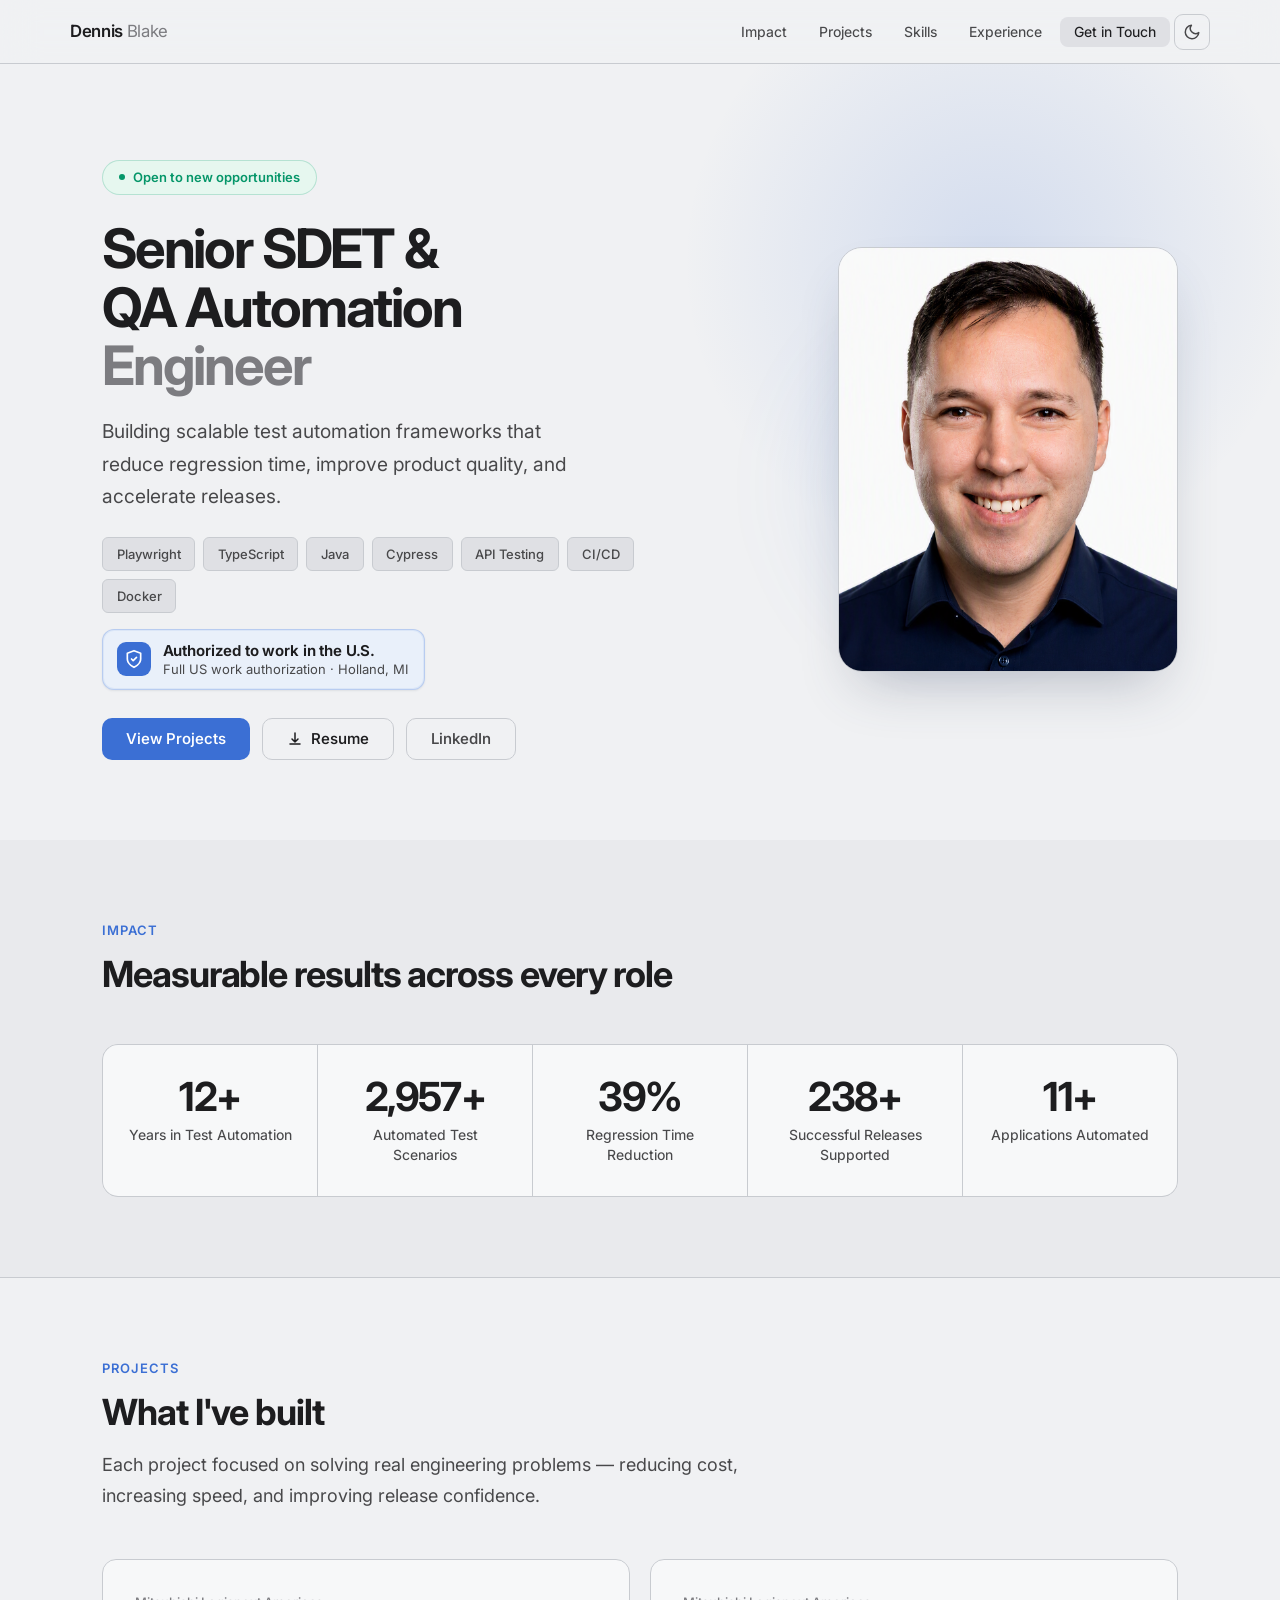
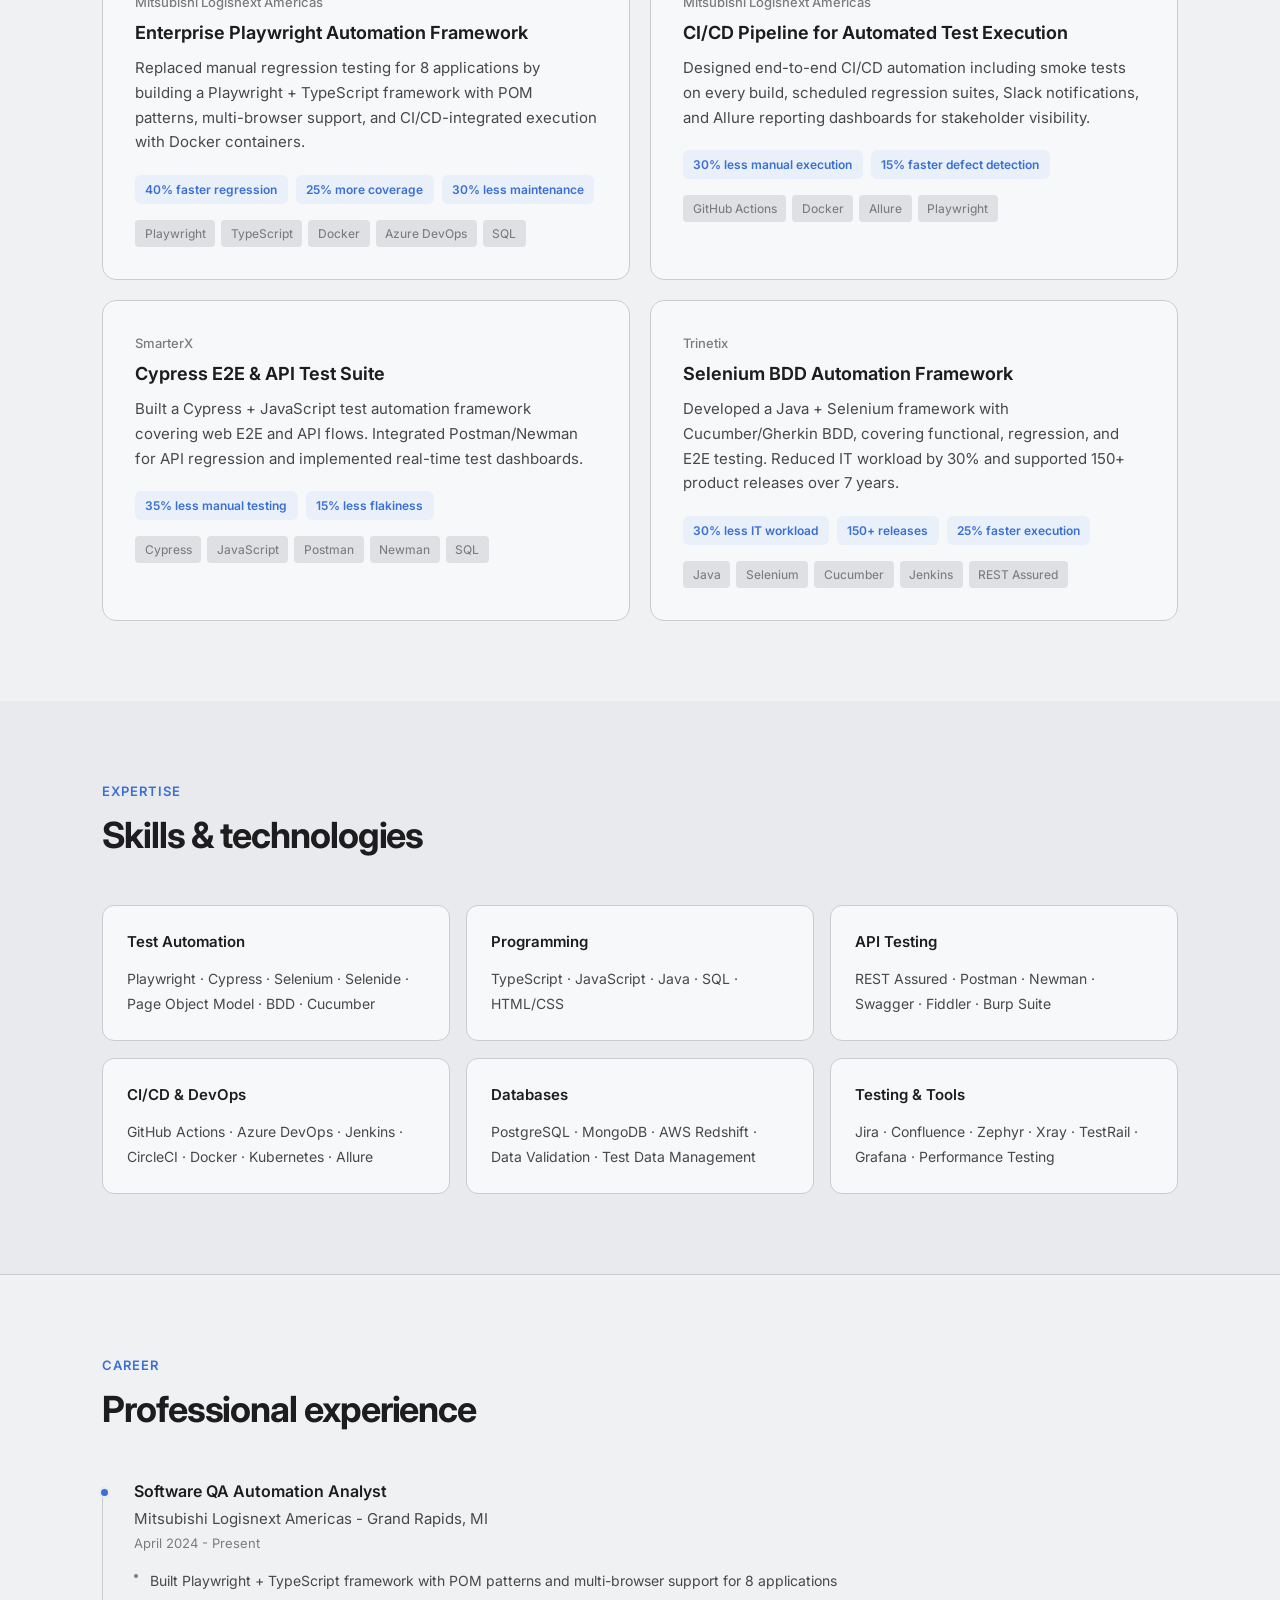
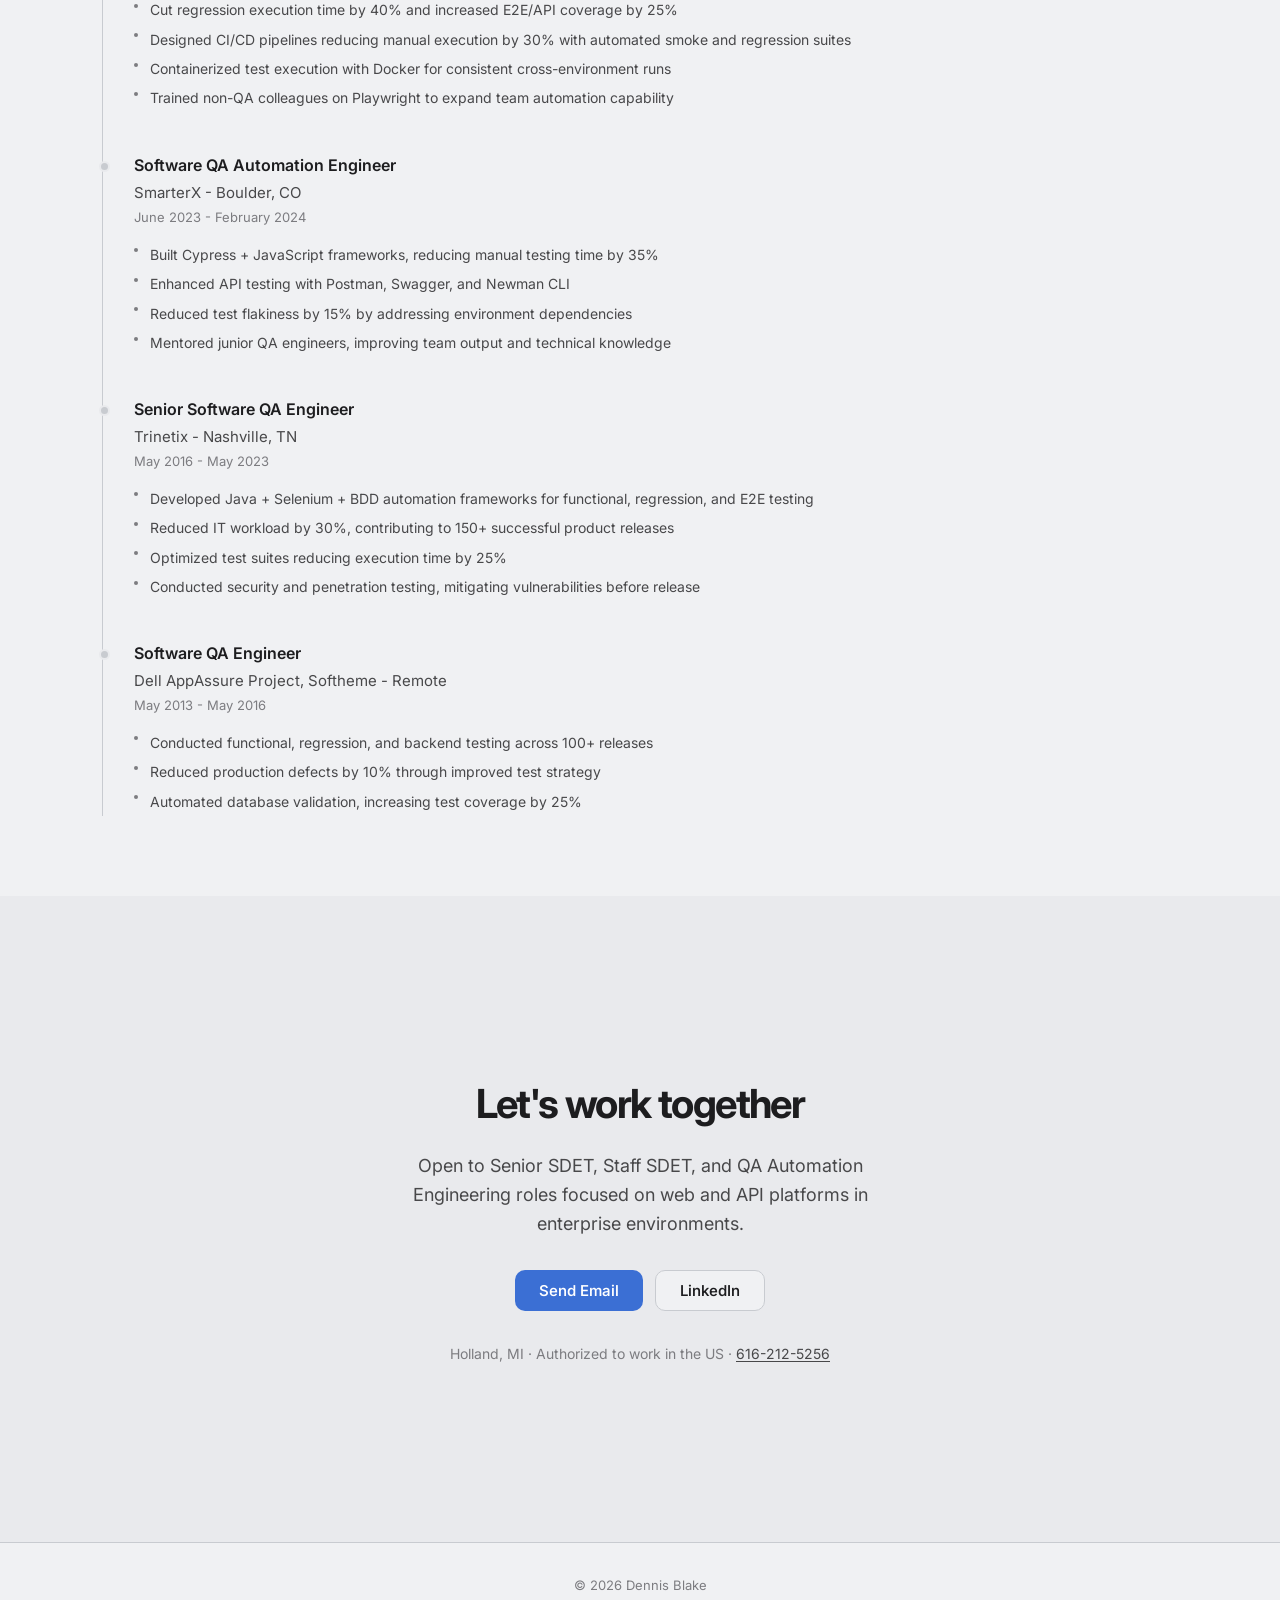
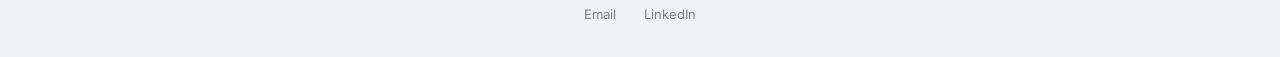
==== commit 7cd67918: "Update index.html" ====
--- a/index.html
+++ b/index.html
@@ -24,7 +24,7 @@
         } catch (e) {}
       })();
     </script>
-    <link rel="stylesheet" href="css/style.css" />
+    <link rel="stylesheet" href="css/style.css?v=20260903" />
   </head>
   <body>
     <nav class="navbar">
@@ -516,6 +516,6 @@
         >
       </div>
     </footer>
-    <script src="js/main.js" defer></script>
+    <script src="js/main.js?v=20260903" defer></script>
   </body>
 </html>
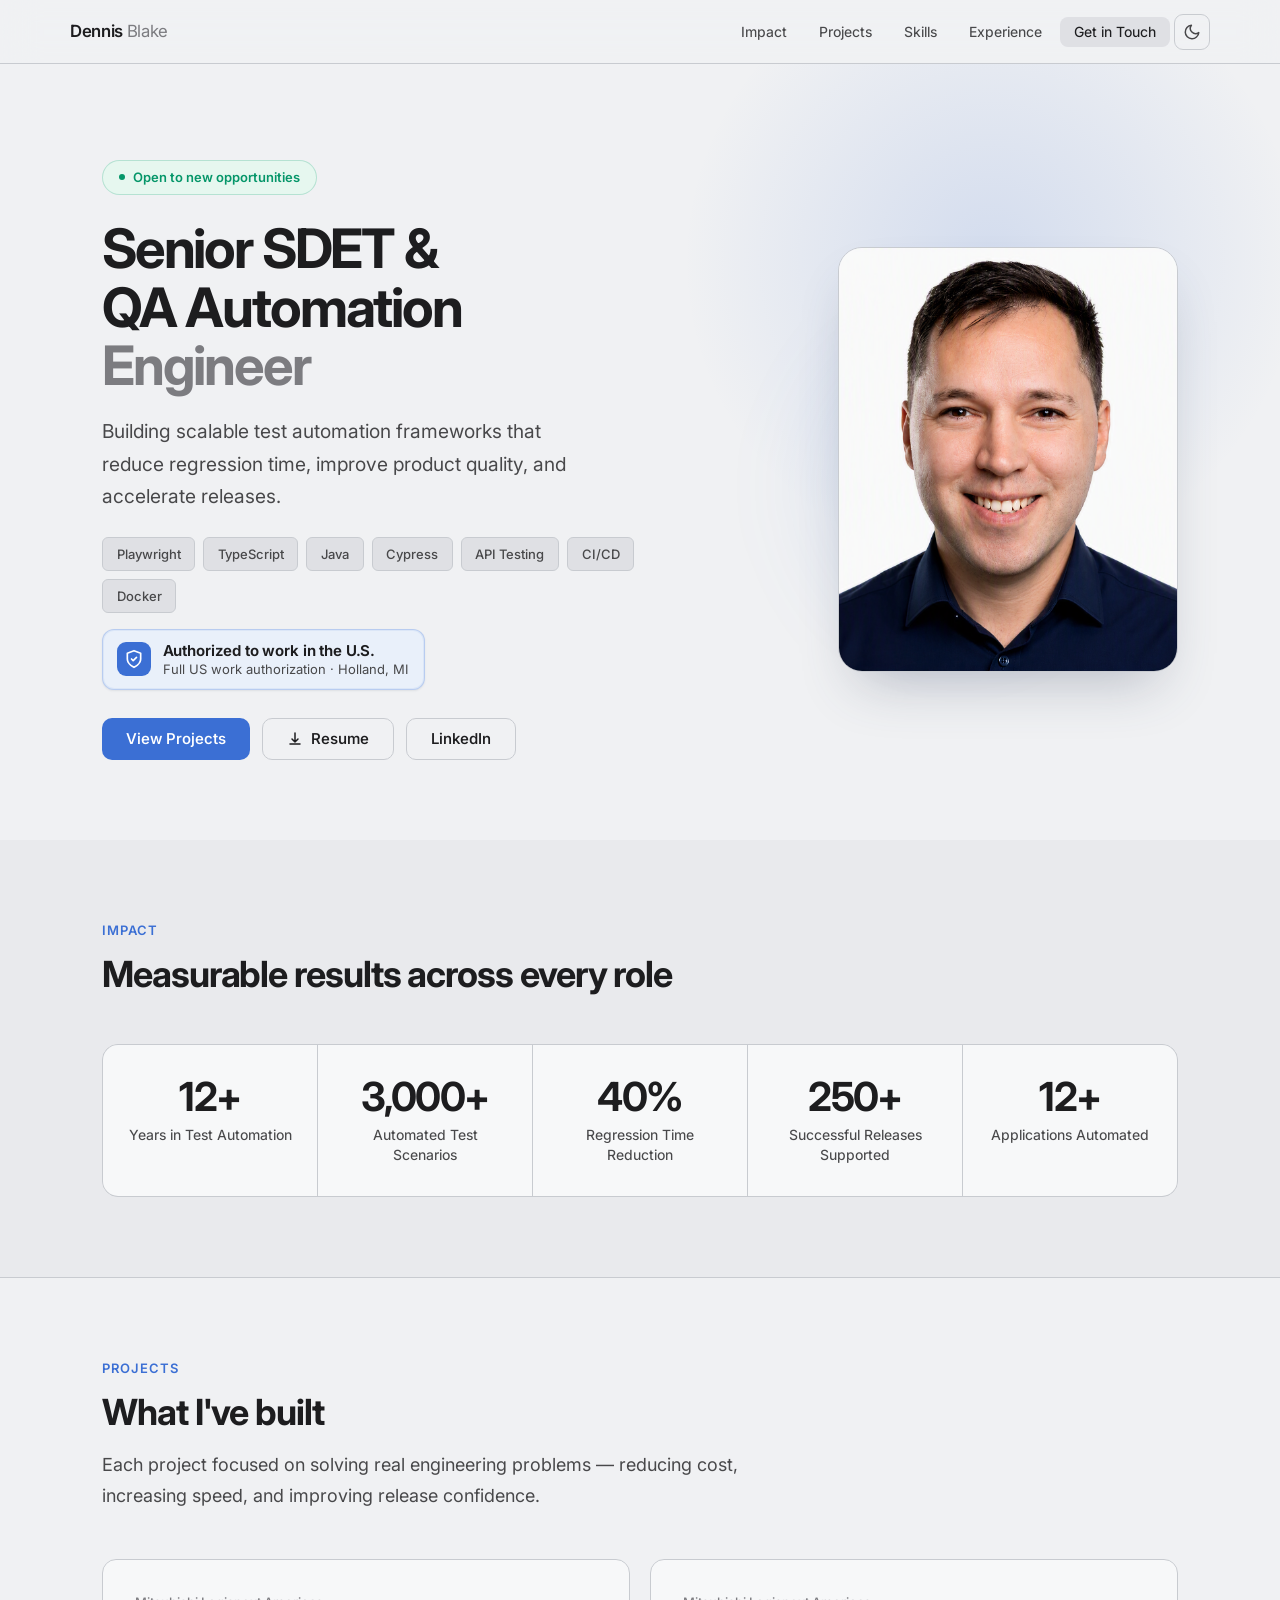
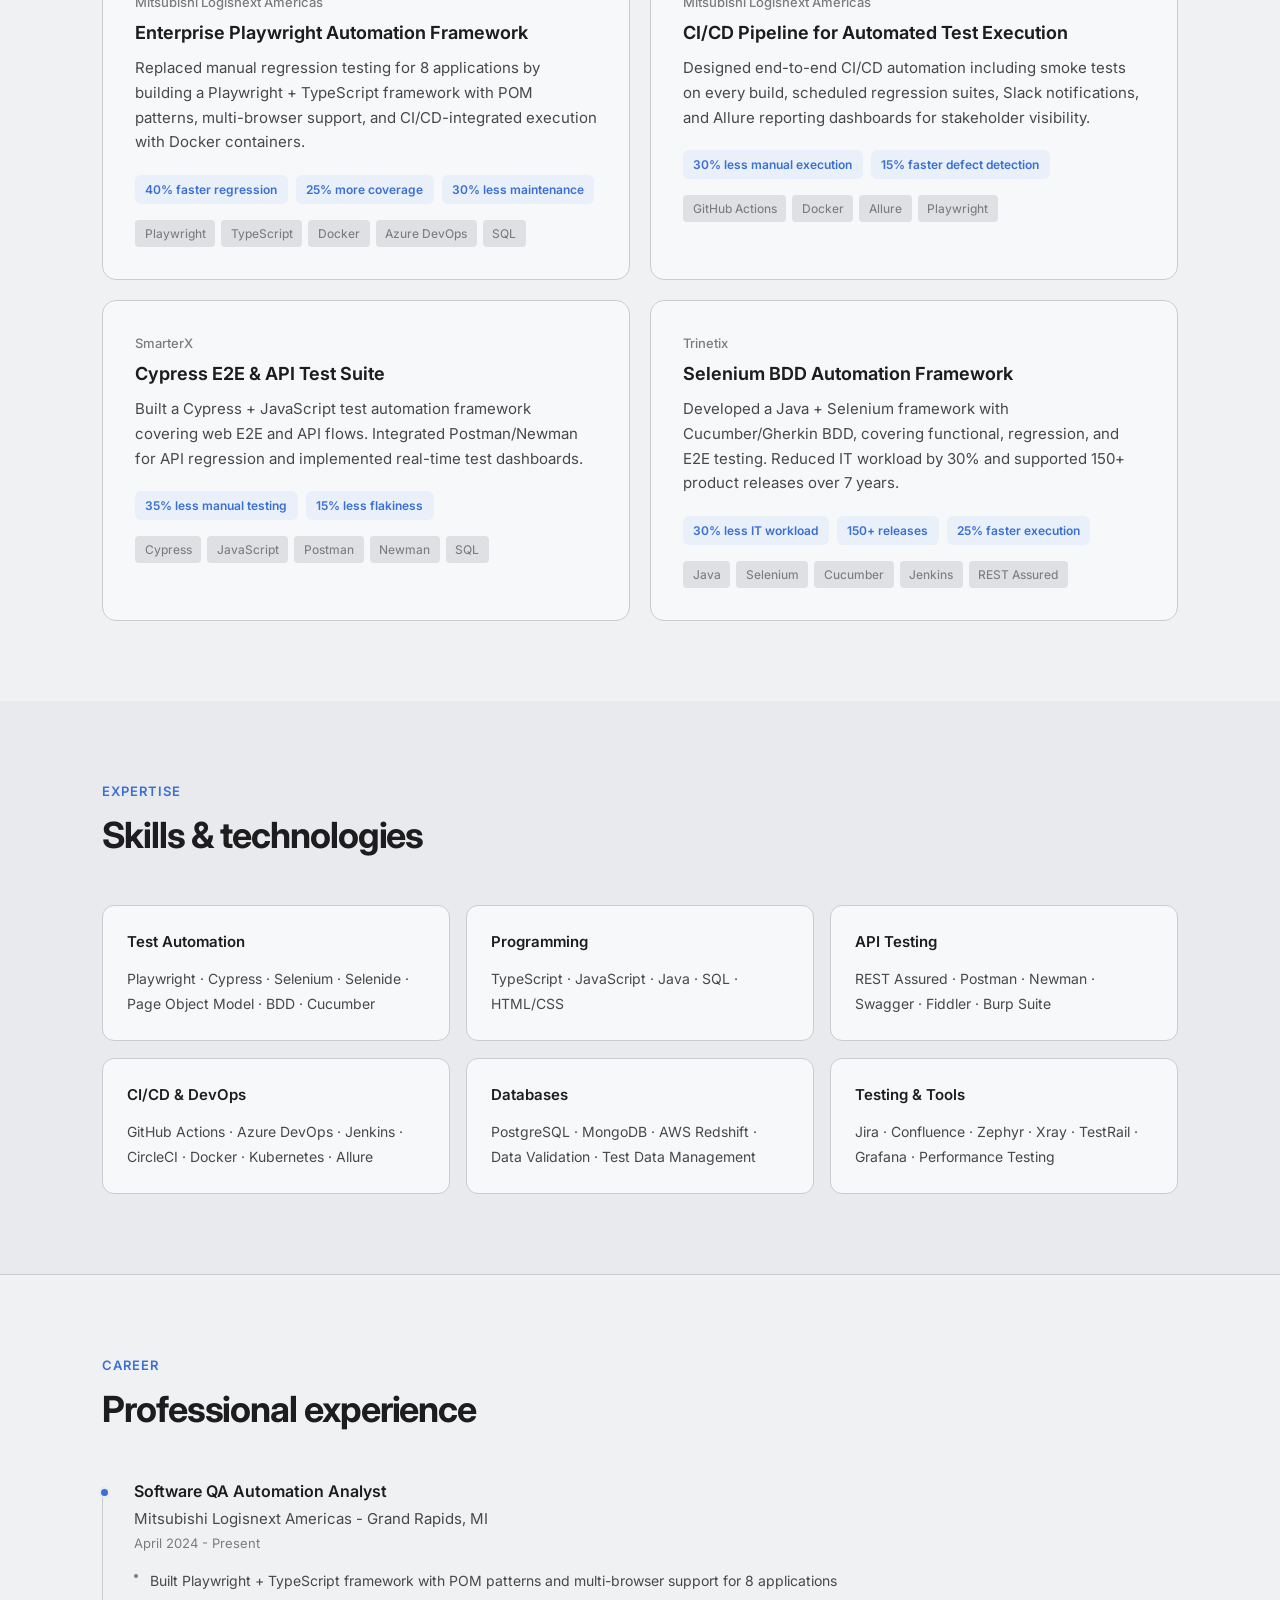
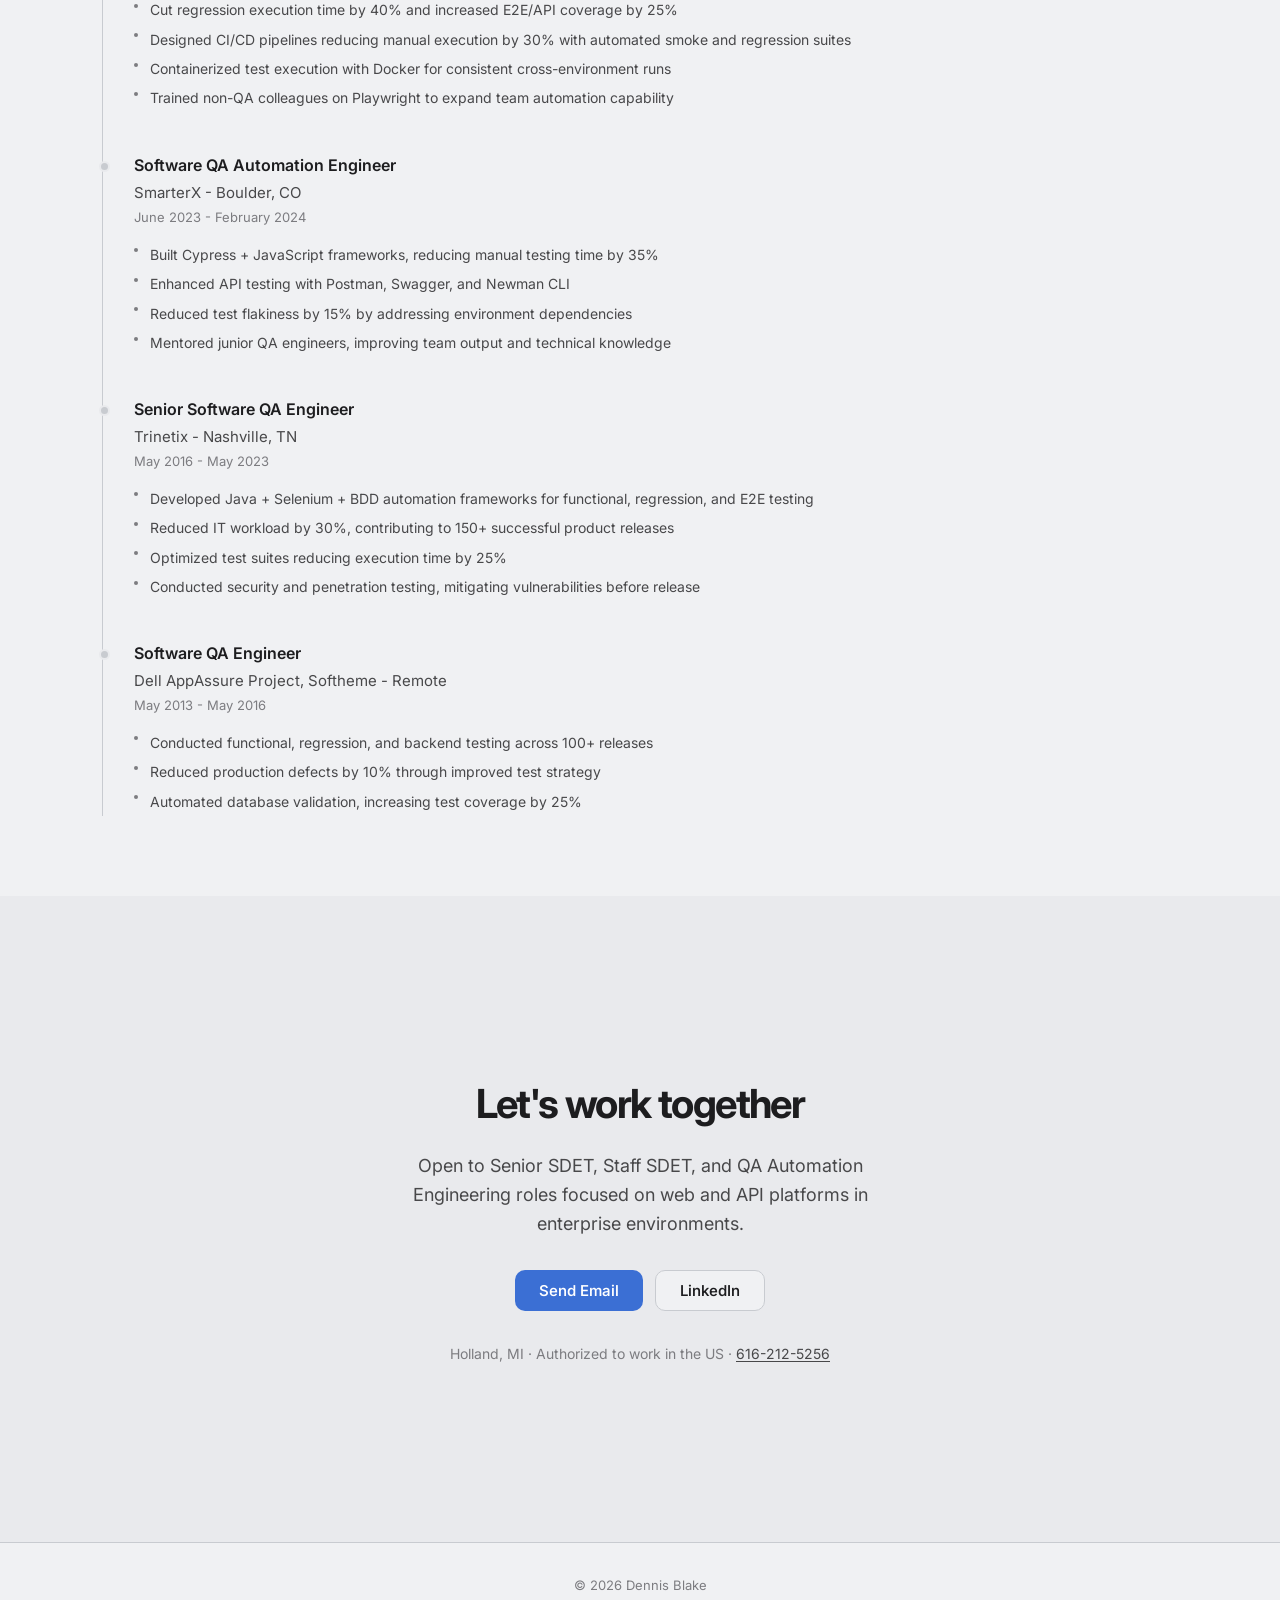
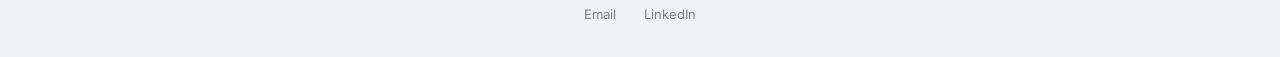
==== commit a91a8507: "ui update" ====
--- a/index.html
+++ b/index.html
@@ -24,7 +24,7 @@
         } catch (e) {}
       })();
     </script>
-    <link rel="stylesheet" href="css/style.css?v=20260903" />
+    <link rel="stylesheet" href="css/style.css?v=20260903b" />
   </head>
   <body>
     <nav class="navbar">
@@ -516,6 +516,6 @@
         >
       </div>
     </footer>
-    <script src="js/main.js?v=20260903" defer></script>
+    <script src="js/main.js?v=20260903b" defer></script>
   </body>
 </html>
--- a/css/style.css
+++ b/css/style.css
@@ -550,7 +550,7 @@
 
 .btn-outline {
   border: 1px solid var(--border);
-  color: var(--text-secondary);
+  color: var(--text);
   background: transparent;
 }
 
@@ -1112,16 +1112,21 @@
     border-radius: 22px;
   }
 
-  .metrics-grid {
-    grid-template-columns: repeat(3, 1fr);
-  }
-
   .skills-grid {
     grid-template-columns: repeat(2, 1fr);
   }
 
   .projects-grid {
     grid-template-columns: 1fr;
+  }
+
+  .metrics-grid {
+    grid-template-columns: repeat(2, 1fr);
+  }
+
+  /* Odd last metric fills the row instead of leaving an empty cell */
+  .metrics-grid .metric-card:last-child:nth-child(odd) {
+    grid-column: 1 / -1;
   }
 }
 
@@ -1193,7 +1198,6 @@
   }
 
   .metrics-grid {
-    grid-template-columns: repeat(2, 1fr);
     border-radius: 12px;
   }
 
@@ -1237,10 +1241,6 @@
 
   .hero-actions .btn {
     width: 100%;
-  }
-
-  .metrics-grid {
-    grid-template-columns: 1fr 1fr;
   }
 }
 
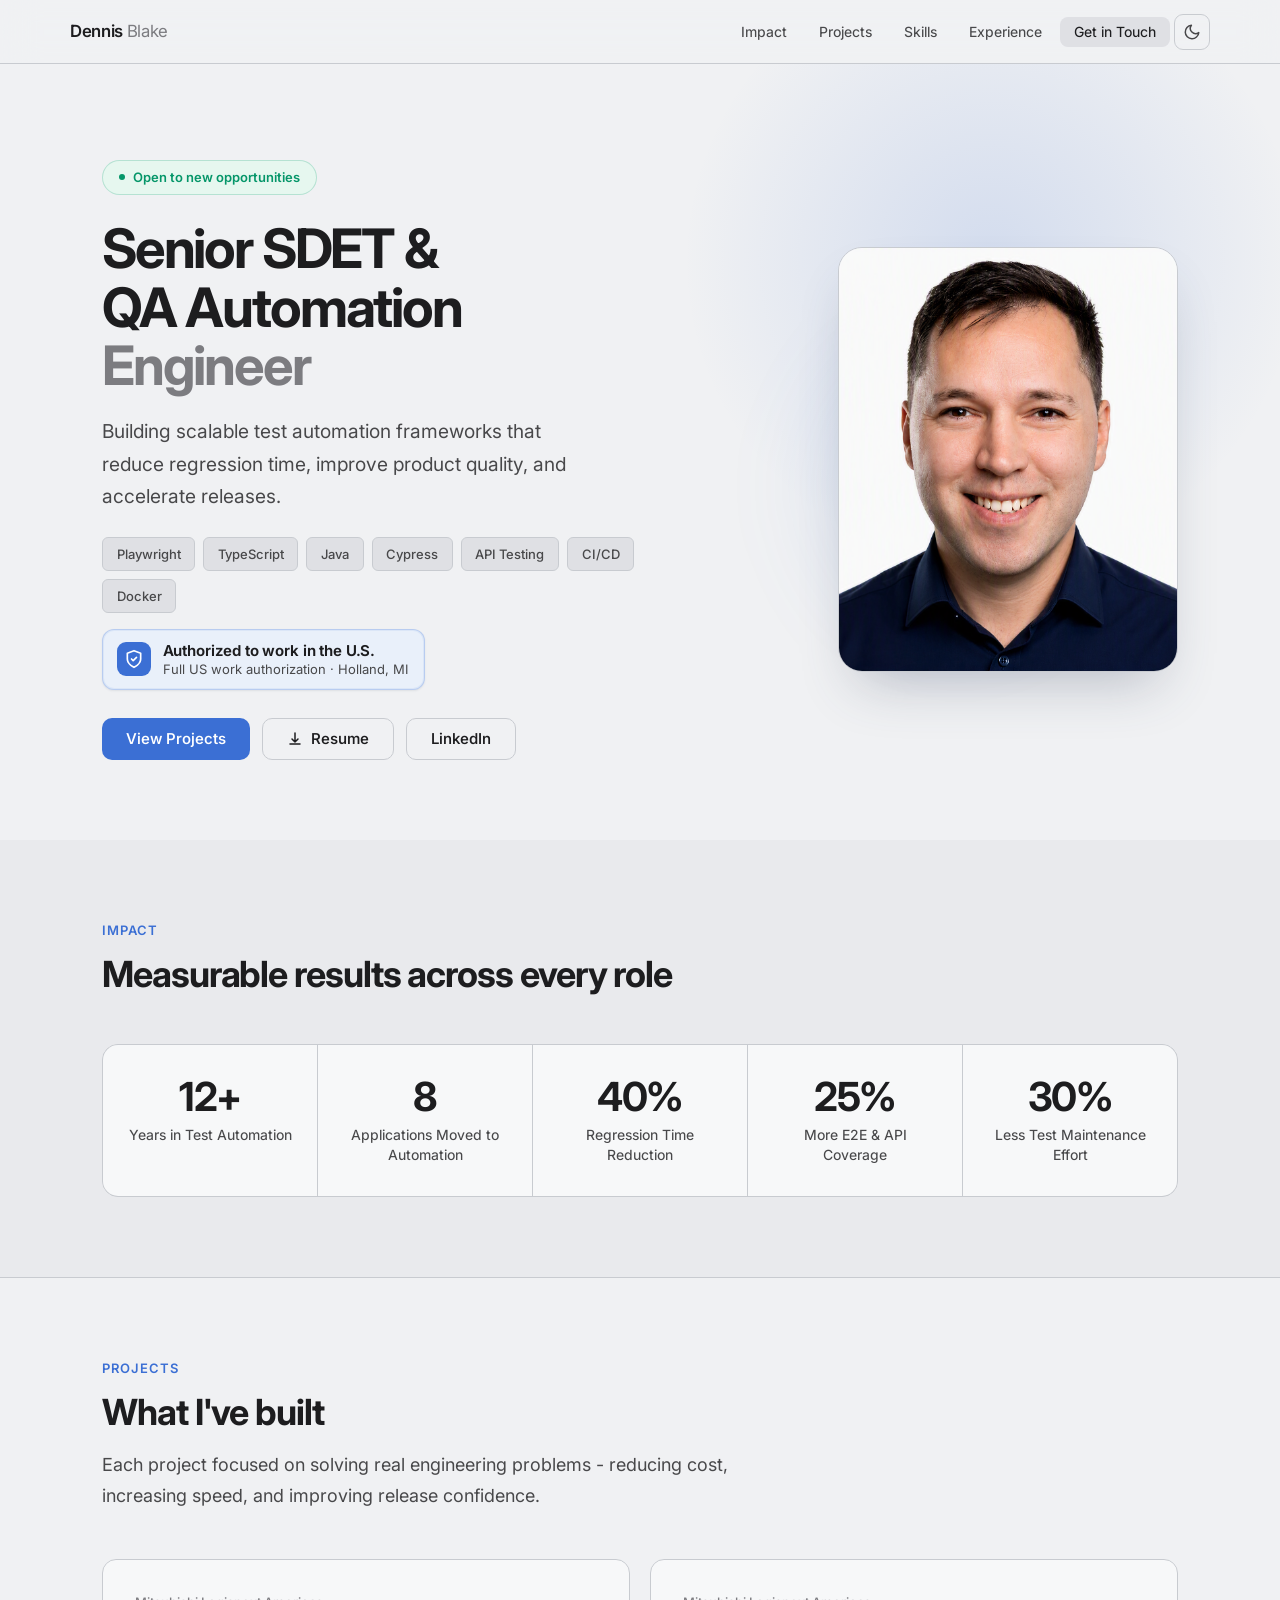
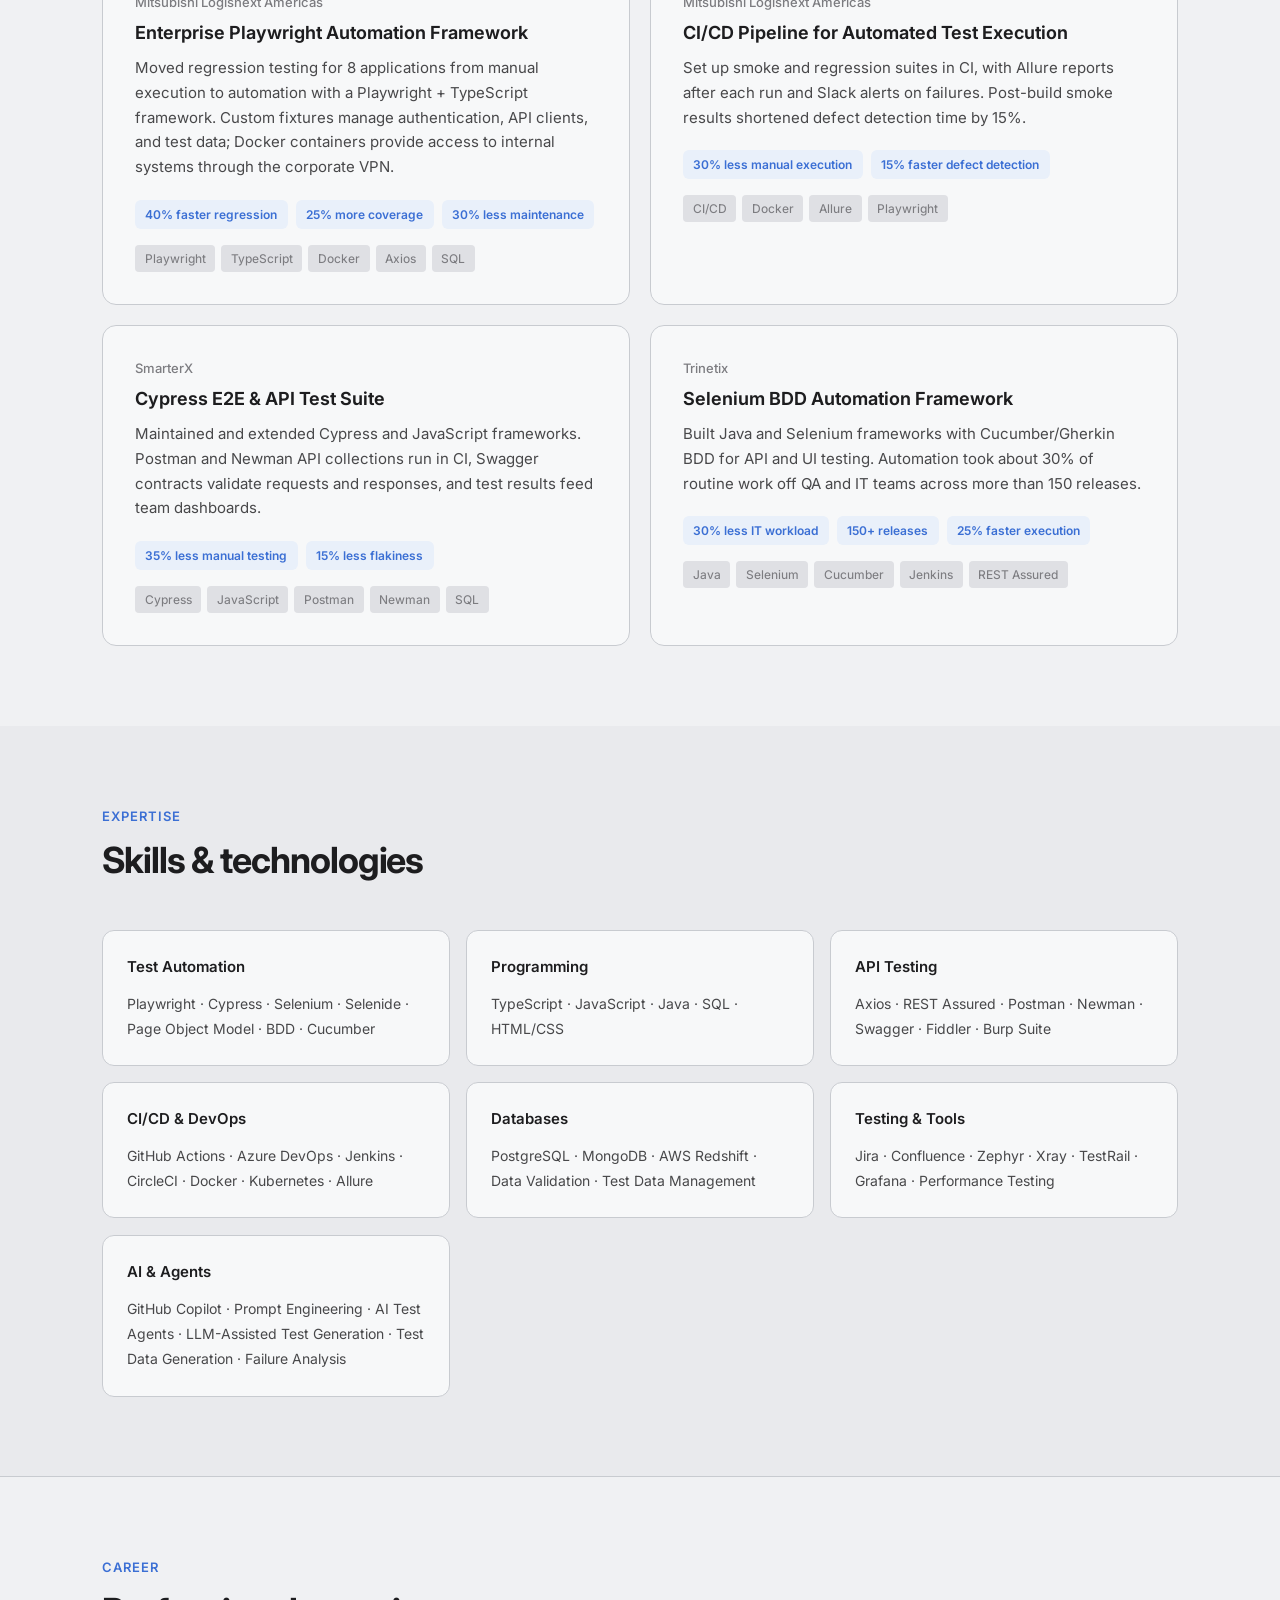
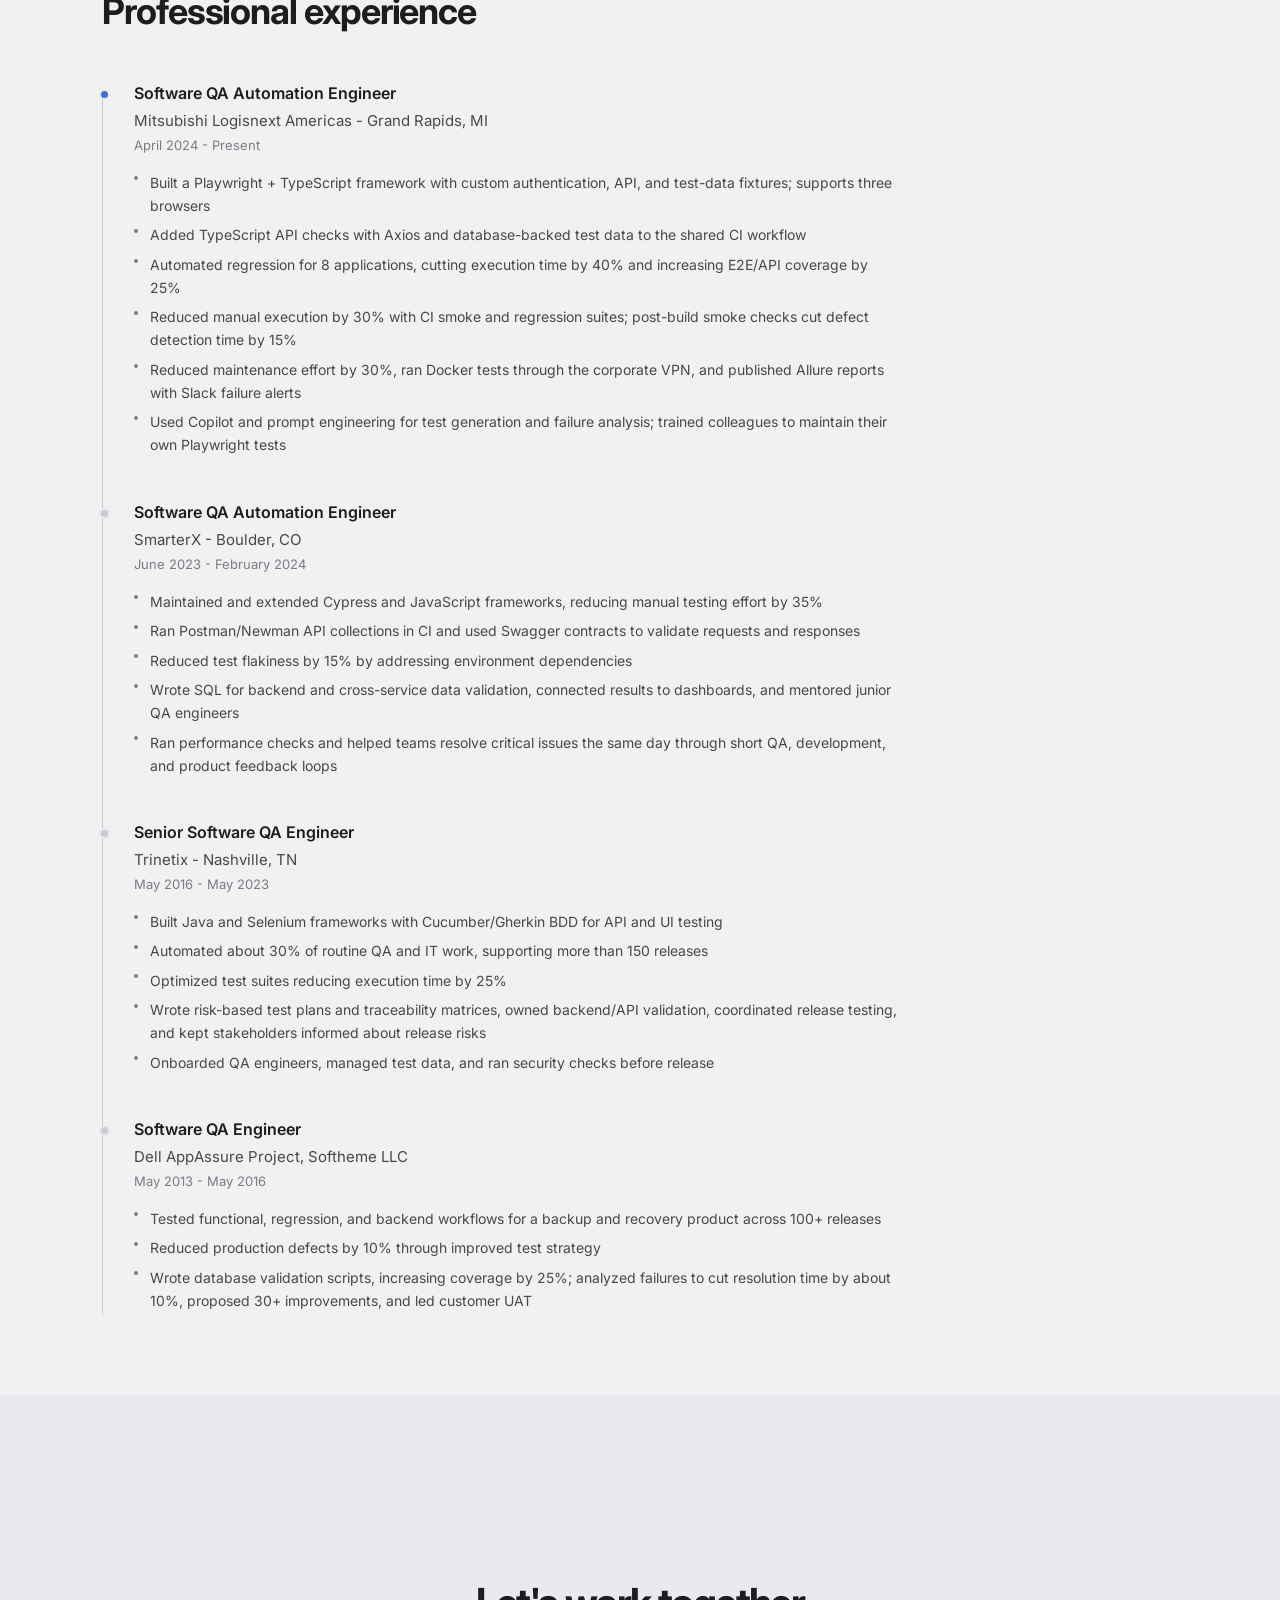
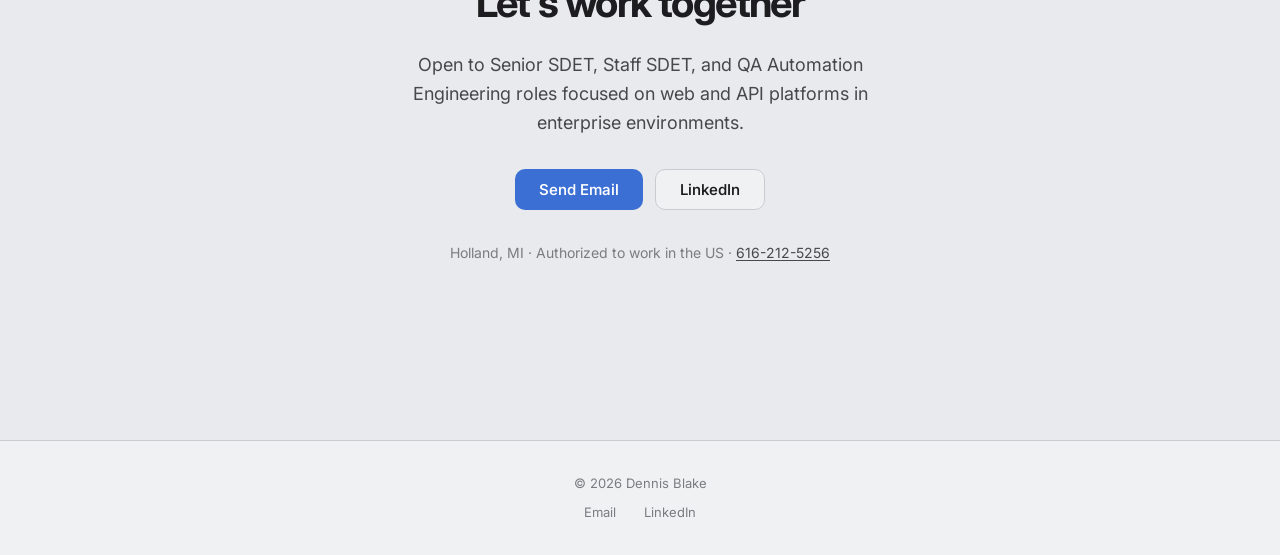
==== commit e90d2357: "updated version" ====
--- a/index.html
+++ b/index.html
@@ -3,7 +3,7 @@
   <head>
     <meta charset="UTF-8" />
     <meta name="viewport" content="width=device-width, initial-scale=1.0" />
-    <title>Dennis Blake — Senior SDET & QA Automation Engineer</title>
+    <title>Dennis Blake - Senior SDET & QA Automation Engineer</title>
     <meta
       name="description"
       content="Senior SDET and QA Automation Engineer with 12+ years building scalable test automation frameworks. Playwright, Cypress, Selenium, CI/CD, Docker."
@@ -163,7 +163,7 @@
           <div class="hero-photo-wrapper">
             <img
               src="assets/photo.jpg"
-              alt="Dennis Blake — Senior SDET"
+              alt="Dennis Blake - Senior SDET"
               class="hero-photo"
             />
           </div>
@@ -183,20 +183,20 @@
               <div class="metric-label">Years in Test Automation</div>
             </div>
             <div class="metric-card reveal">
-              <div class="metric-value">3000+</div>
-              <div class="metric-label">Automated Test Scenarios</div>
+              <div class="metric-value">8</div>
+              <div class="metric-label">Applications Moved to Automation</div>
             </div>
             <div class="metric-card reveal">
               <div class="metric-value">40%</div>
               <div class="metric-label">Regression Time Reduction</div>
             </div>
             <div class="metric-card reveal">
-              <div class="metric-value">250+</div>
-              <div class="metric-label">Successful Releases Supported</div>
+              <div class="metric-value">25%</div>
+              <div class="metric-label">More E2E &amp; API Coverage</div>
             </div>
             <div class="metric-card reveal">
-              <div class="metric-value">12+</div>
-              <div class="metric-label">Applications Automated</div>
+              <div class="metric-value">30%</div>
+              <div class="metric-label">Less Test Maintenance Effort</div>
             </div>
           </div>
         </div>
@@ -209,7 +209,7 @@
             <p class="section-label">Projects</p>
             <h2 class="section-title">What I've built</h2>
             <p class="section-subtitle">
-              Each project focused on solving real engineering problems —
+              Each project focused on solving real engineering problems -
               reducing cost, increasing speed, and improving release confidence.
             </p>
           </div>
@@ -220,10 +220,11 @@
                 Enterprise Playwright Automation Framework
               </h3>
               <p class="project-description">
-                Replaced manual regression testing for 8 applications by
-                building a Playwright + TypeScript framework with POM patterns,
-                multi-browser support, and CI/CD-integrated execution with
-                Docker containers.
+                Moved regression testing for 8 applications from manual
+                execution to automation with a Playwright + TypeScript
+                framework. Custom fixtures manage authentication, API clients,
+                and test data; Docker containers provide access to internal
+                systems through the corporate VPN.
               </p>
               <div class="project-impact">
                 <span class="project-impact-tag">40% faster regression</span>
@@ -234,7 +235,7 @@
                 <span>Playwright</span>
                 <span>TypeScript</span>
                 <span>Docker</span>
-                <span>Azure DevOps</span>
+                <span>Axios</span>
                 <span>SQL</span>
               </div>
             </div>
@@ -245,9 +246,9 @@
                 CI/CD Pipeline for Automated Test Execution
               </h3>
               <p class="project-description">
-                Designed end-to-end CI/CD automation including smoke tests on
-                every build, scheduled regression suites, Slack notifications,
-                and Allure reporting dashboards for stakeholder visibility.
+                Set up smoke and regression suites in CI, with Allure reports
+                after each run and Slack alerts on failures. Post-build smoke
+                results shortened defect detection time by 15%.
               </p>
               <div class="project-impact">
                 <span class="project-impact-tag"
@@ -258,7 +259,7 @@
                 >
               </div>
               <div class="project-tech">
-                <span>GitHub Actions</span>
+                <span>CI/CD</span>
                 <span>Docker</span>
                 <span>Allure</span>
                 <span>Playwright</span>
@@ -269,9 +270,10 @@
               <p class="project-company">SmarterX</p>
               <h3 class="project-title">Cypress E2E & API Test Suite</h3>
               <p class="project-description">
-                Built a Cypress + JavaScript test automation framework covering
-                web E2E and API flows. Integrated Postman/Newman for API
-                regression and implemented real-time test dashboards.
+                Maintained and extended Cypress and JavaScript frameworks.
+                Postman and Newman API collections run in CI, Swagger contracts
+                validate requests and responses, and test results feed team
+                dashboards.
               </p>
               <div class="project-impact">
                 <span class="project-impact-tag">35% less manual testing</span>
@@ -290,10 +292,9 @@
               <p class="project-company">Trinetix</p>
               <h3 class="project-title">Selenium BDD Automation Framework</h3>
               <p class="project-description">
-                Developed a Java + Selenium framework with Cucumber/Gherkin BDD,
-                covering functional, regression, and E2E testing. Reduced IT
-                workload by 30% and supported 150+ product releases over 7
-                years.
+                Built Java and Selenium frameworks with Cucumber/Gherkin BDD for
+                API and UI testing. Automation took about 30% of routine work
+                off QA and IT teams across more than 150 releases.
               </p>
               <div class="project-impact">
                 <span class="project-impact-tag">30% less IT workload</span>
@@ -336,7 +337,8 @@
             <div class="skill-group reveal">
               <h3 class="skill-group-title">API Testing</h3>
               <p class="skill-group-items">
-                REST Assured · Postman · Newman · Swagger · Fiddler · Burp Suite
+                Axios · REST Assured · Postman · Newman · Swagger · Fiddler ·
+                Burp Suite
               </p>
             </div>
             <div class="skill-group reveal">
@@ -358,6 +360,14 @@
               <p class="skill-group-items">
                 Jira · Confluence · Zephyr · Xray · TestRail · Grafana ·
                 Performance Testing
+              </p>
+            </div>
+            <div class="skill-group reveal">
+              <h3 class="skill-group-title">AI &amp; Agents</h3>
+              <p class="skill-group-items">
+                GitHub Copilot · Prompt Engineering · AI Test Agents ·
+                LLM-Assisted Test Generation · Test Data Generation · Failure
+                Analysis
               </p>
             </div>
           </div>
@@ -373,31 +383,39 @@
           </div>
           <div class="timeline">
             <div class="timeline-item reveal">
-              <h3 class="timeline-role">Software QA Automation Analyst</h3>
+              <h3 class="timeline-role">Software QA Automation Engineer</h3>
               <p class="timeline-company">
                 Mitsubishi Logisnext Americas - Grand Rapids, MI
               </p>
               <p class="timeline-date">April 2024 - Present</p>
               <ul class="timeline-highlights">
                 <li>
-                  Built Playwright + TypeScript framework with POM patterns and
-                  multi-browser support for 8 applications
-                </li>
-                <li>
-                  Cut regression execution time by 40% and increased E2E/API
-                  coverage by 25%
-                </li>
-                <li>
-                  Designed CI/CD pipelines reducing manual execution by 30% with
-                  automated smoke and regression suites
-                </li>
-                <li>
-                  Containerized test execution with Docker for consistent
-                  cross-environment runs
-                </li>
-                <li>
-                  Trained non-QA colleagues on Playwright to expand team
-                  automation capability
+                  Built a Playwright + TypeScript framework with custom
+                  authentication, API, and test-data fixtures; supports three
+                  browsers
+                </li>
+                <li>
+                  Added TypeScript API checks with Axios and database-backed
+                  test data to the shared CI workflow
+                </li>
+                <li>
+                  Automated regression for 8 applications, cutting execution
+                  time by 40% and increasing E2E/API coverage by 25%
+                </li>
+                <li>
+                  Reduced manual execution by 30% with CI smoke and regression
+                  suites; post-build smoke checks cut defect detection time by
+                  15%
+                </li>
+                <li>
+                  Reduced maintenance effort by 30%, ran Docker tests through
+                  the corporate VPN, and published Allure reports with Slack
+                  failure alerts
+                </li>
+                <li>
+                  Used Copilot and prompt engineering for test generation and
+                  failure analysis; trained colleagues to maintain their own
+                  Playwright tests
                 </li>
               </ul>
             </div>
@@ -408,19 +426,26 @@
               <p class="timeline-date">June 2023 - February 2024</p>
               <ul class="timeline-highlights">
                 <li>
-                  Built Cypress + JavaScript frameworks, reducing manual testing
-                  time by 35%
-                </li>
-                <li>
-                  Enhanced API testing with Postman, Swagger, and Newman CLI
+                  Maintained and extended Cypress and JavaScript frameworks,
+                  reducing manual testing effort by 35%
+                </li>
+                <li>
+                  Ran Postman/Newman API collections in CI and used Swagger
+                  contracts to validate requests and responses
                 </li>
                 <li>
                   Reduced test flakiness by 15% by addressing environment
                   dependencies
                 </li>
                 <li>
-                  Mentored junior QA engineers, improving team output and
-                  technical knowledge
+                  Wrote SQL for backend and cross-service data validation,
+                  connected results to dashboards, and mentored junior QA
+                  engineers
+                </li>
+                <li>
+                  Ran performance checks and helped teams resolve critical
+                  issues the same day through short QA, development, and product
+                  feedback loops
                 </li>
               </ul>
             </div>
@@ -431,17 +456,22 @@
               <p class="timeline-date">May 2016 - May 2023</p>
               <ul class="timeline-highlights">
                 <li>
-                  Developed Java + Selenium + BDD automation frameworks for
-                  functional, regression, and E2E testing
-                </li>
-                <li>
-                  Reduced IT workload by 30%, contributing to 150+ successful
-                  product releases
+                  Built Java and Selenium frameworks with Cucumber/Gherkin BDD
+                  for API and UI testing
+                </li>
+                <li>
+                  Automated about 30% of routine QA and IT work, supporting more
+                  than 150 releases
                 </li>
                 <li>Optimized test suites reducing execution time by 25%</li>
                 <li>
-                  Conducted security and penetration testing, mitigating
-                  vulnerabilities before release
+                  Wrote risk-based test plans and traceability matrices, owned
+                  backend/API validation, coordinated release testing, and
+                  kept stakeholders informed about release risks
+                </li>
+                <li>
+                  Onboarded QA engineers, managed test data, and ran security
+                  checks before release
                 </li>
               </ul>
             </div>
@@ -449,20 +479,22 @@
             <div class="timeline-item reveal">
               <h3 class="timeline-role">Software QA Engineer</h3>
               <p class="timeline-company">
-                Dell AppAssure Project, Softheme - Remote
+                Dell AppAssure Project, Softheme LLC
               </p>
               <p class="timeline-date">May 2013 - May 2016</p>
               <ul class="timeline-highlights">
                 <li>
-                  Conducted functional, regression, and backend testing across
-                  100+ releases
+                  Tested functional, regression, and backend workflows for a
+                  backup and recovery product across 100+ releases
                 </li>
                 <li>
                   Reduced production defects by 10% through improved test
                   strategy
                 </li>
                 <li>
-                  Automated database validation, increasing test coverage by 25%
+                  Wrote database validation scripts, increasing coverage by
+                  25%; analyzed failures to cut resolution time by about 10%,
+                  proposed 30+ improvements, and led customer UAT
                 </li>
               </ul>
             </div>
@@ -517,5 +549,12 @@
       </div>
     </footer>
     <script src="js/main.js?v=20260903b" defer></script>
+    <!-- Cloudflare Web Analytics -->
+    <script
+      defer
+      src="https://static.cloudflareinsights.com/beacon.min.js"
+      data-cf-beacon='{"token": "b1f46ae8decf4799a4e86631f6361833"}'
+    ></script>
+    <!-- End Cloudflare Web Analytics -->
   </body>
 </html>
